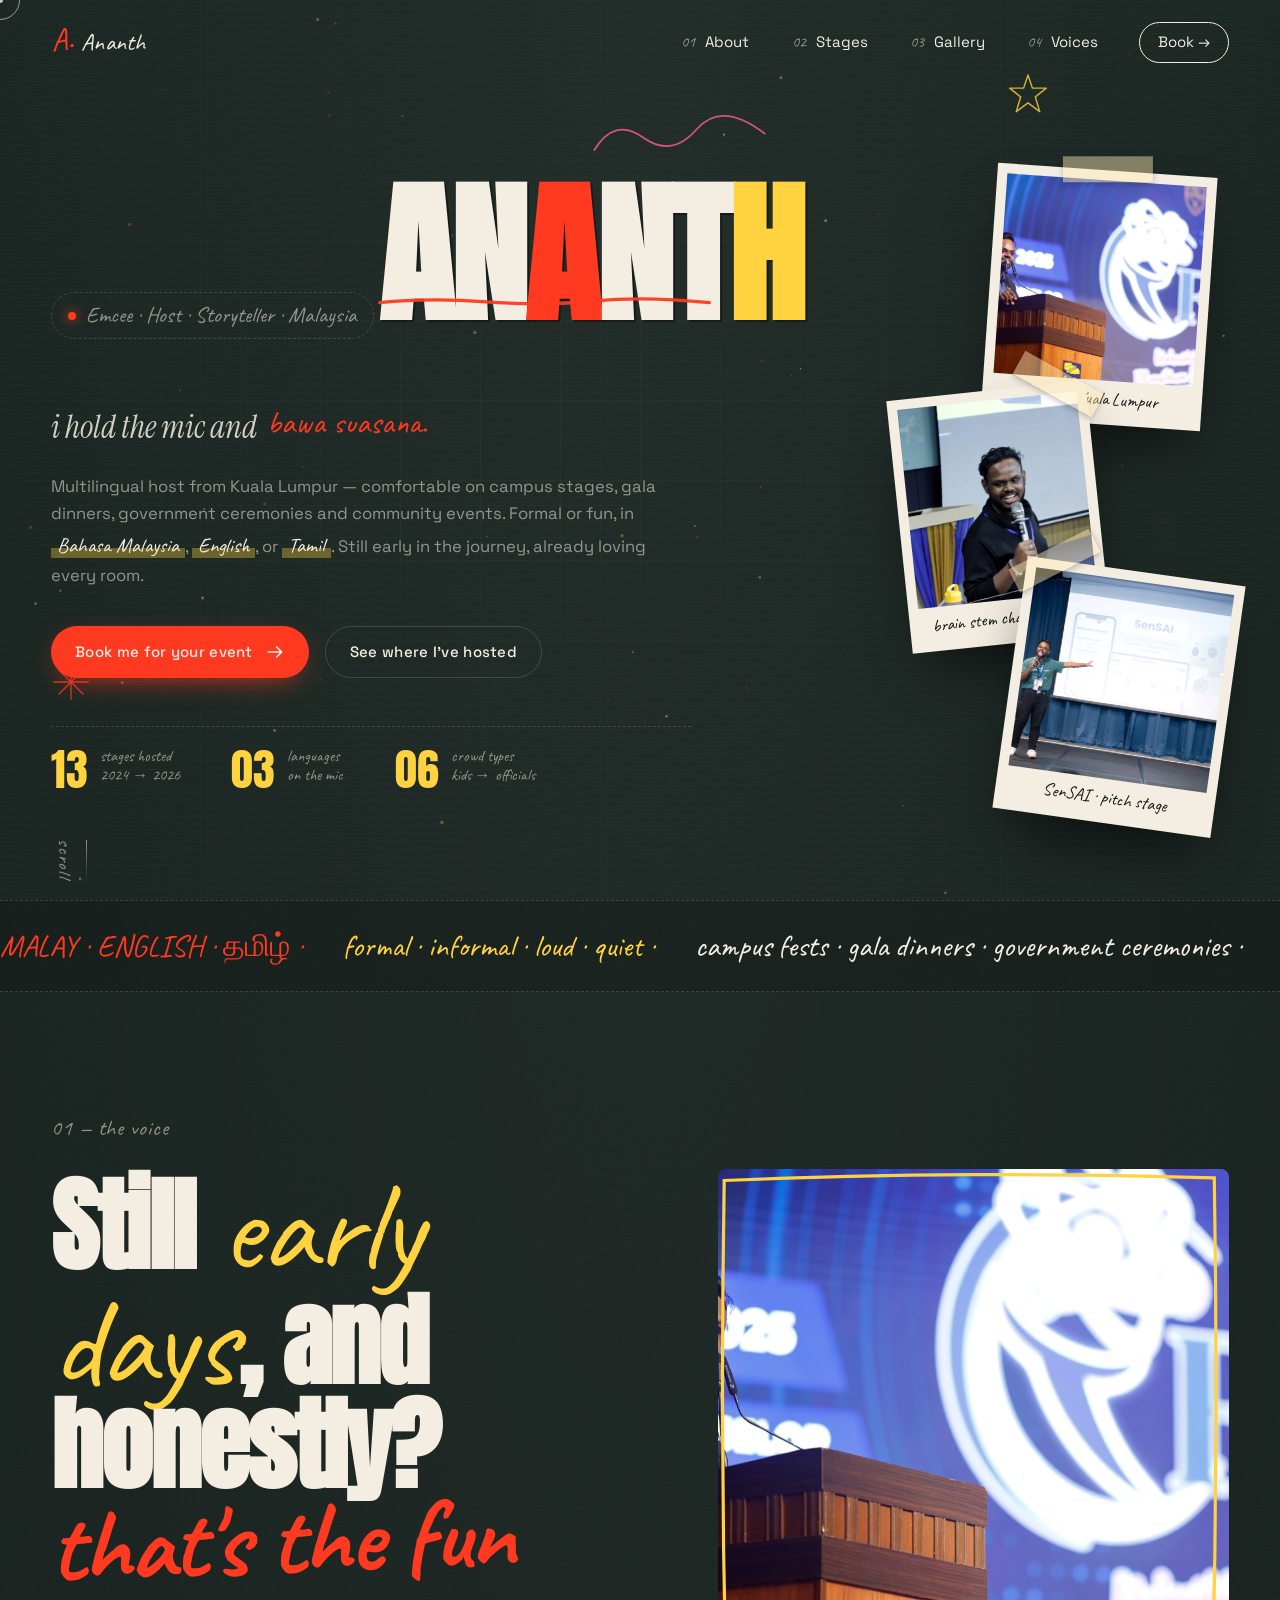
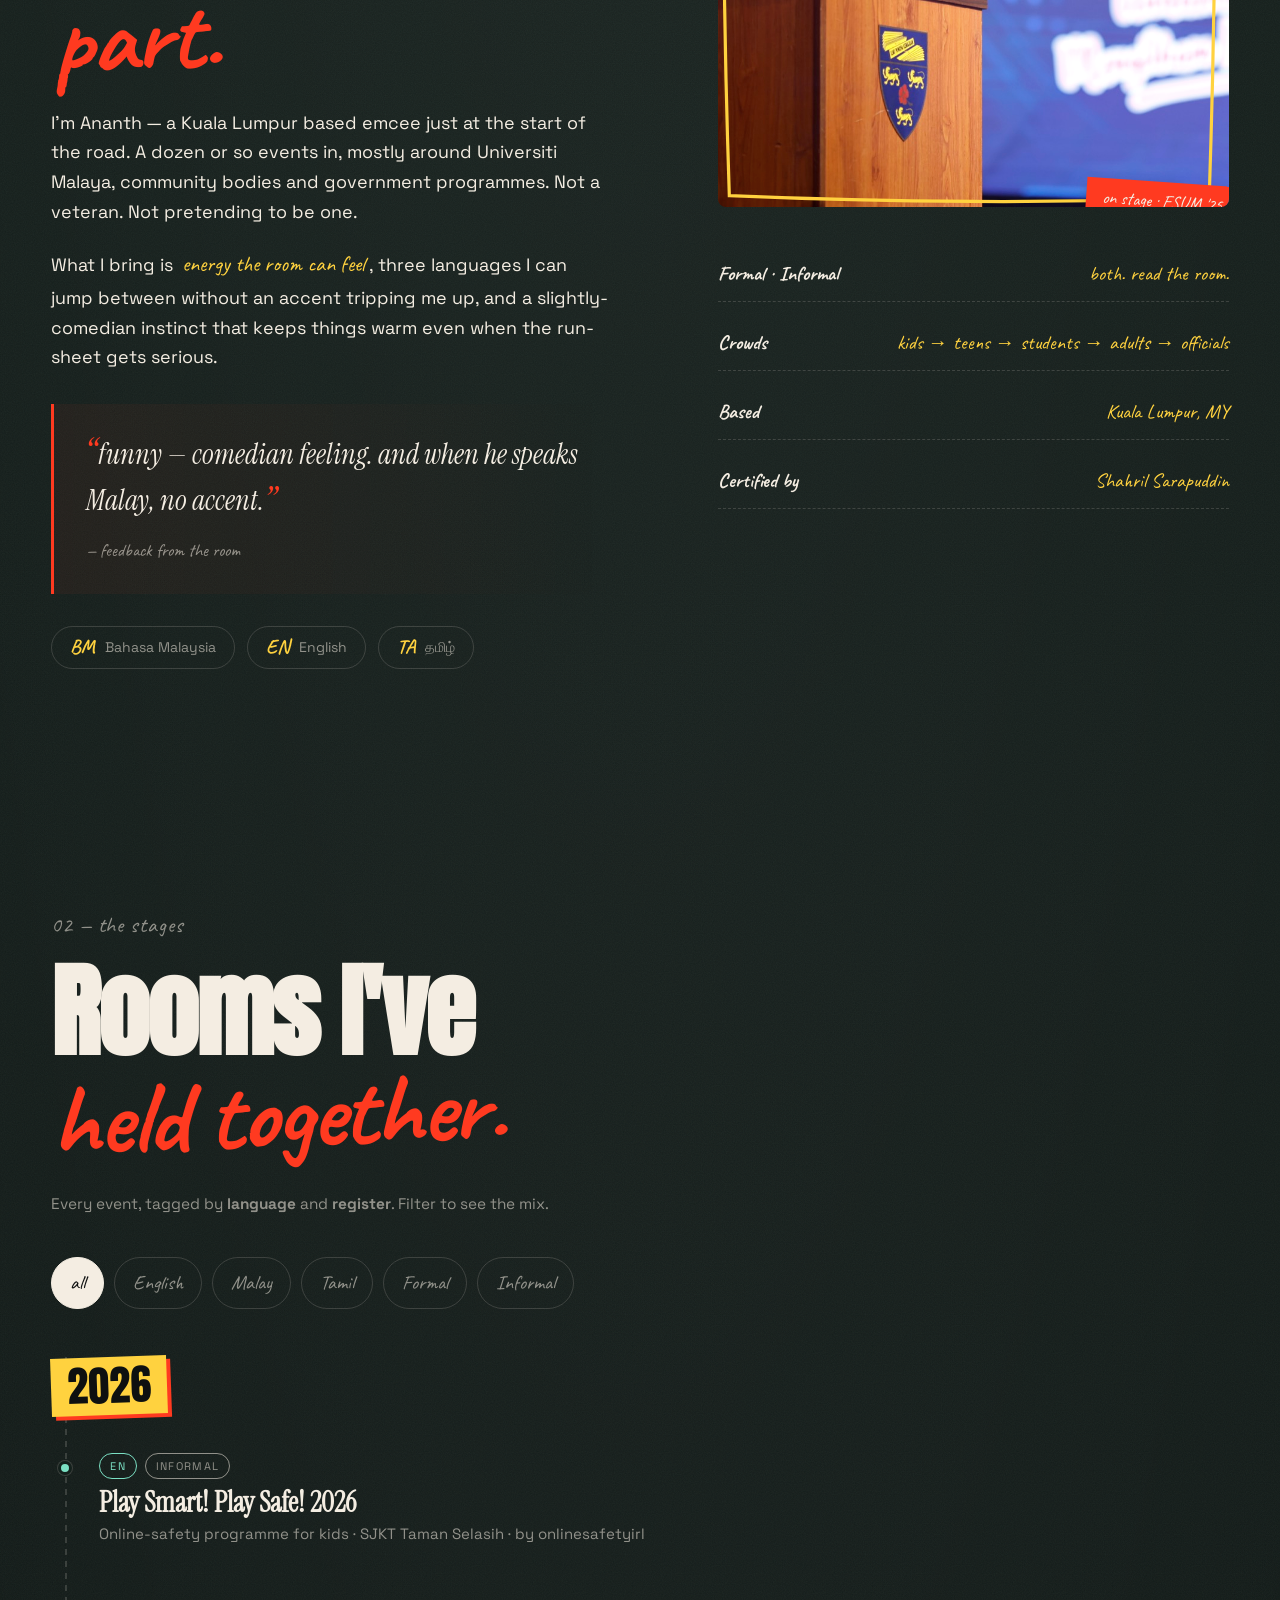
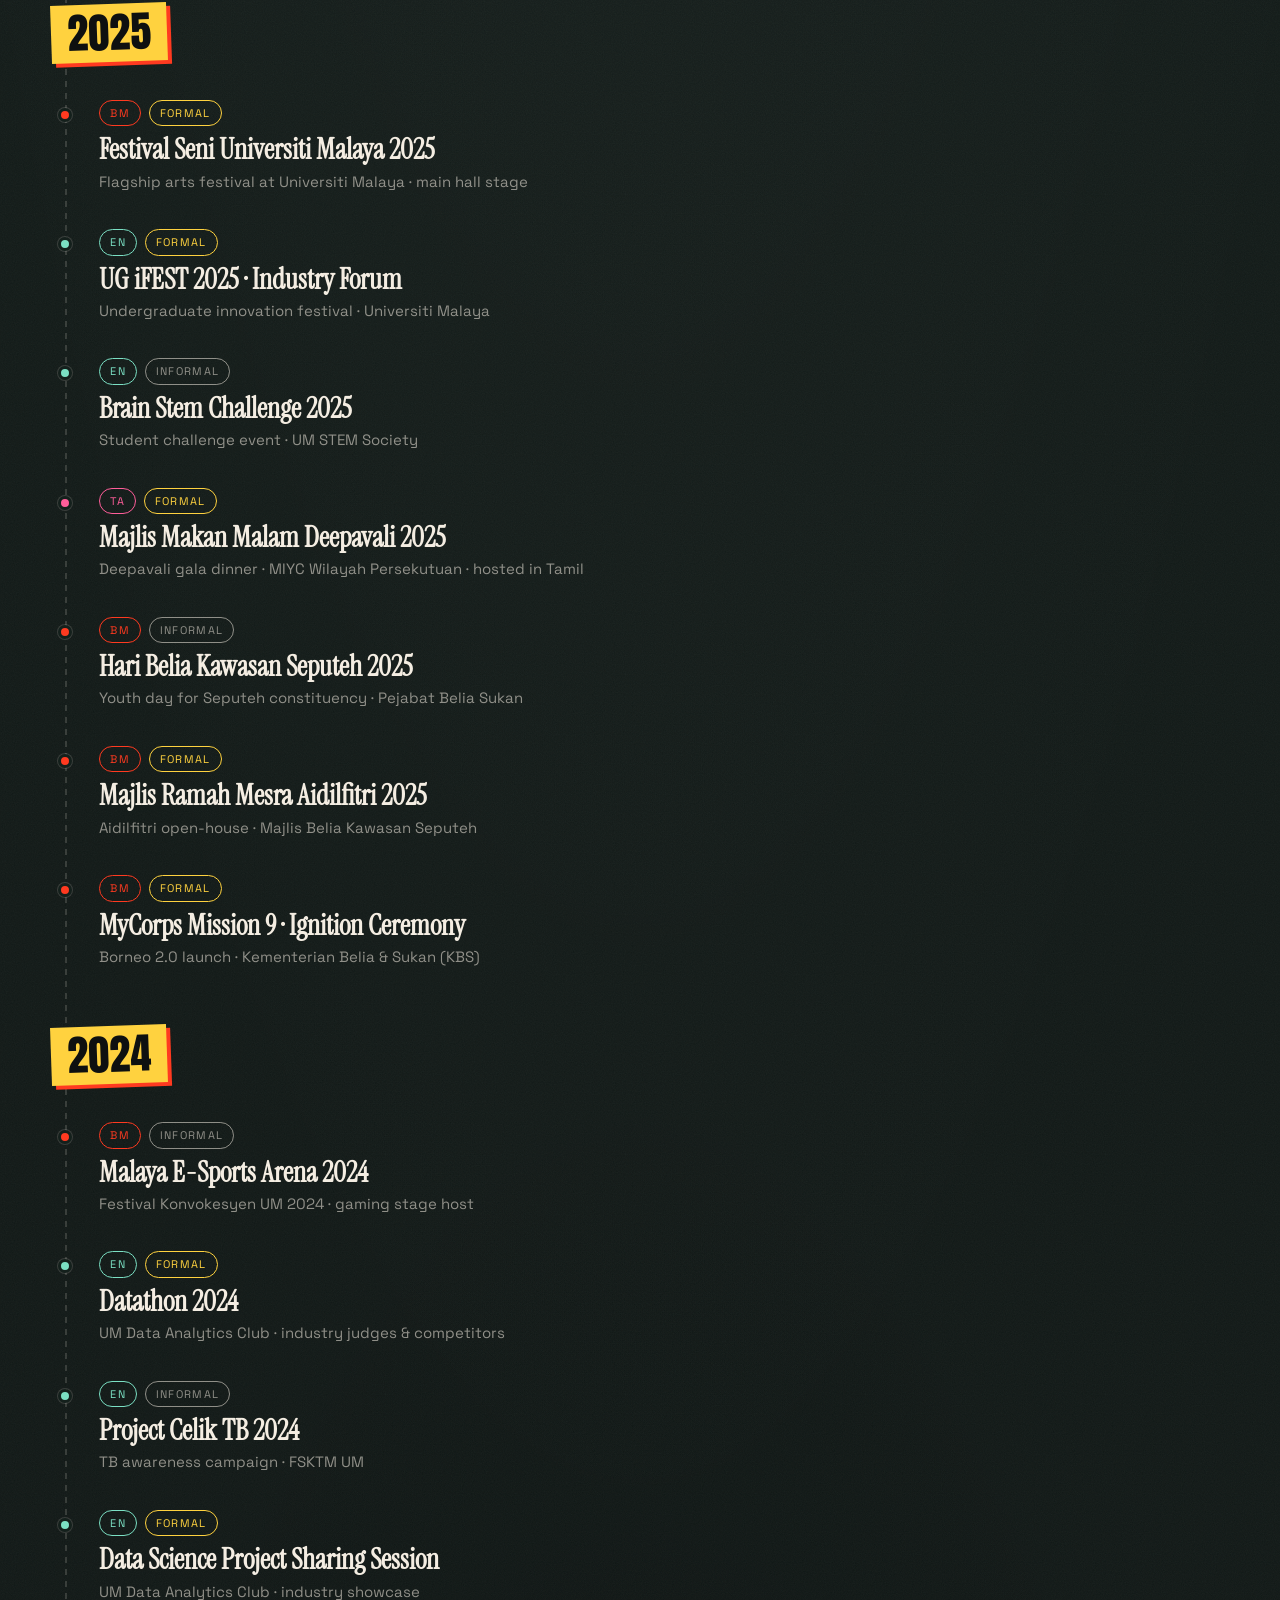
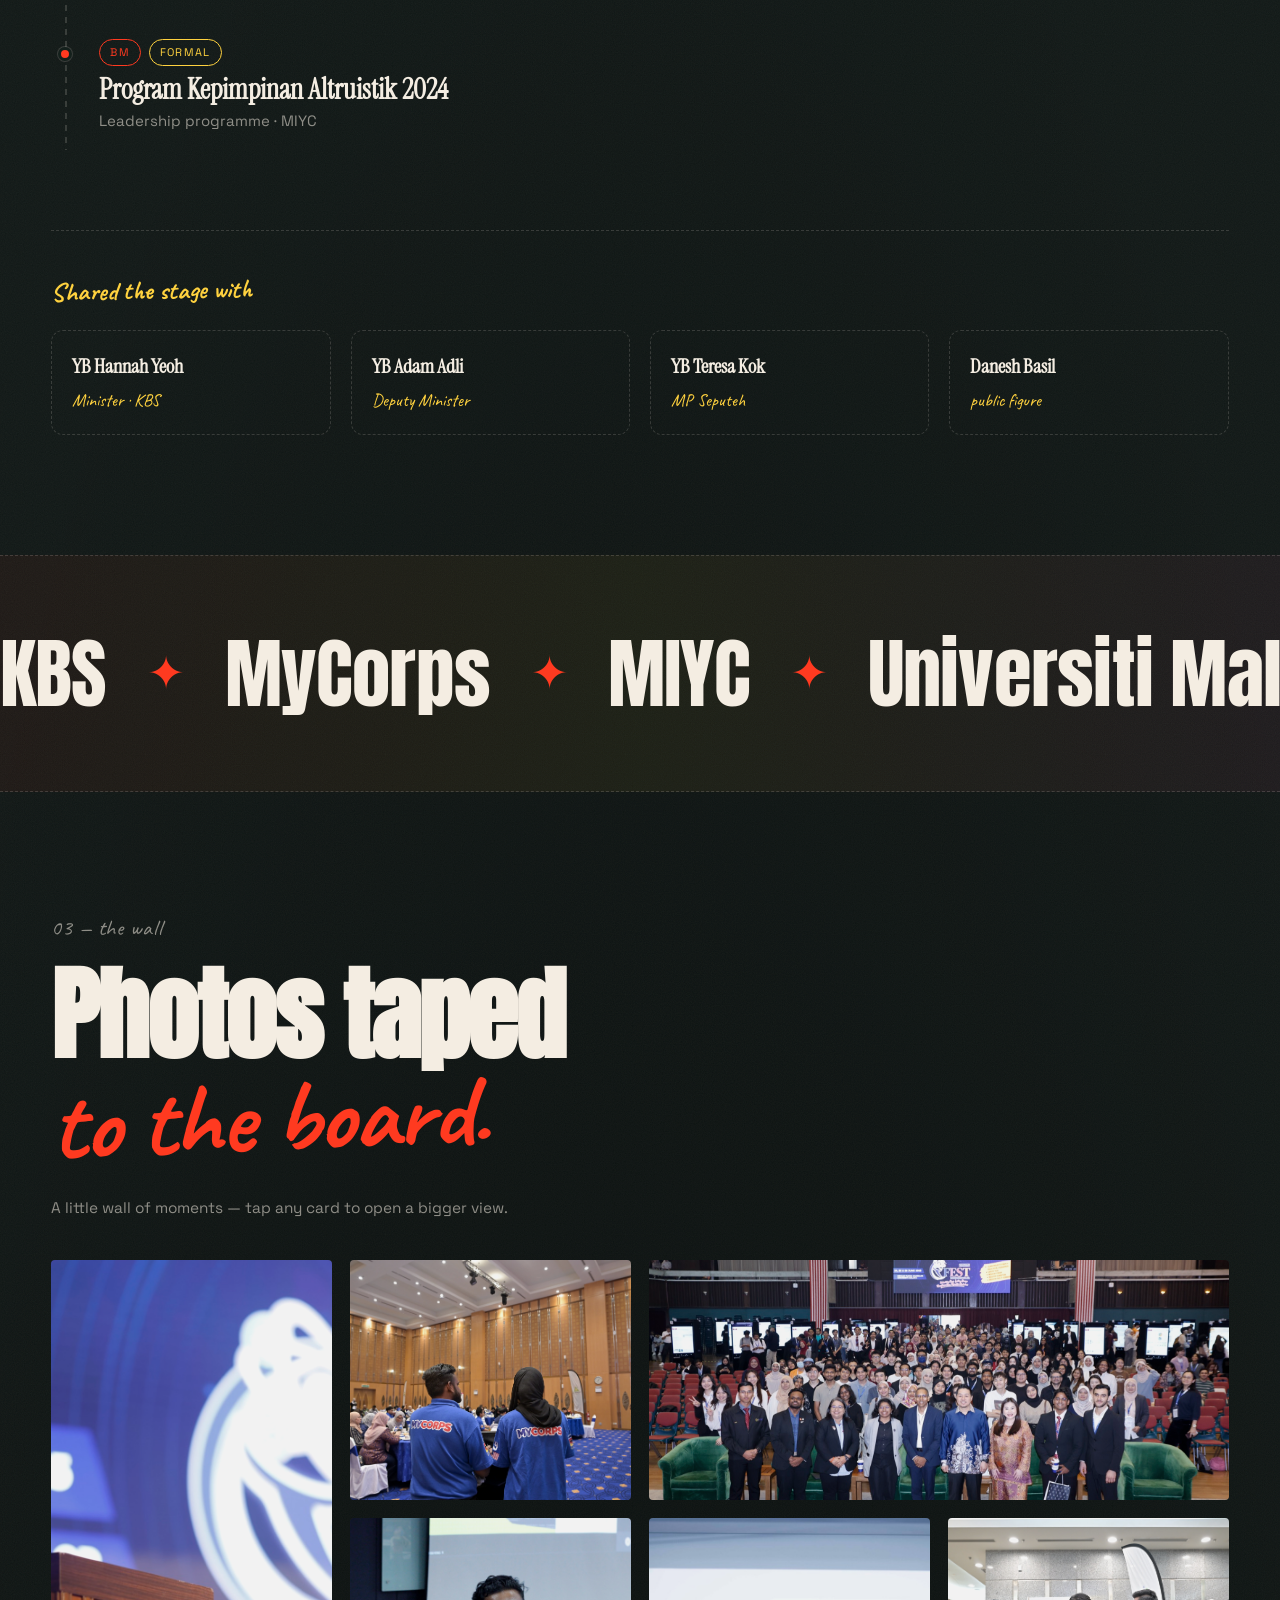
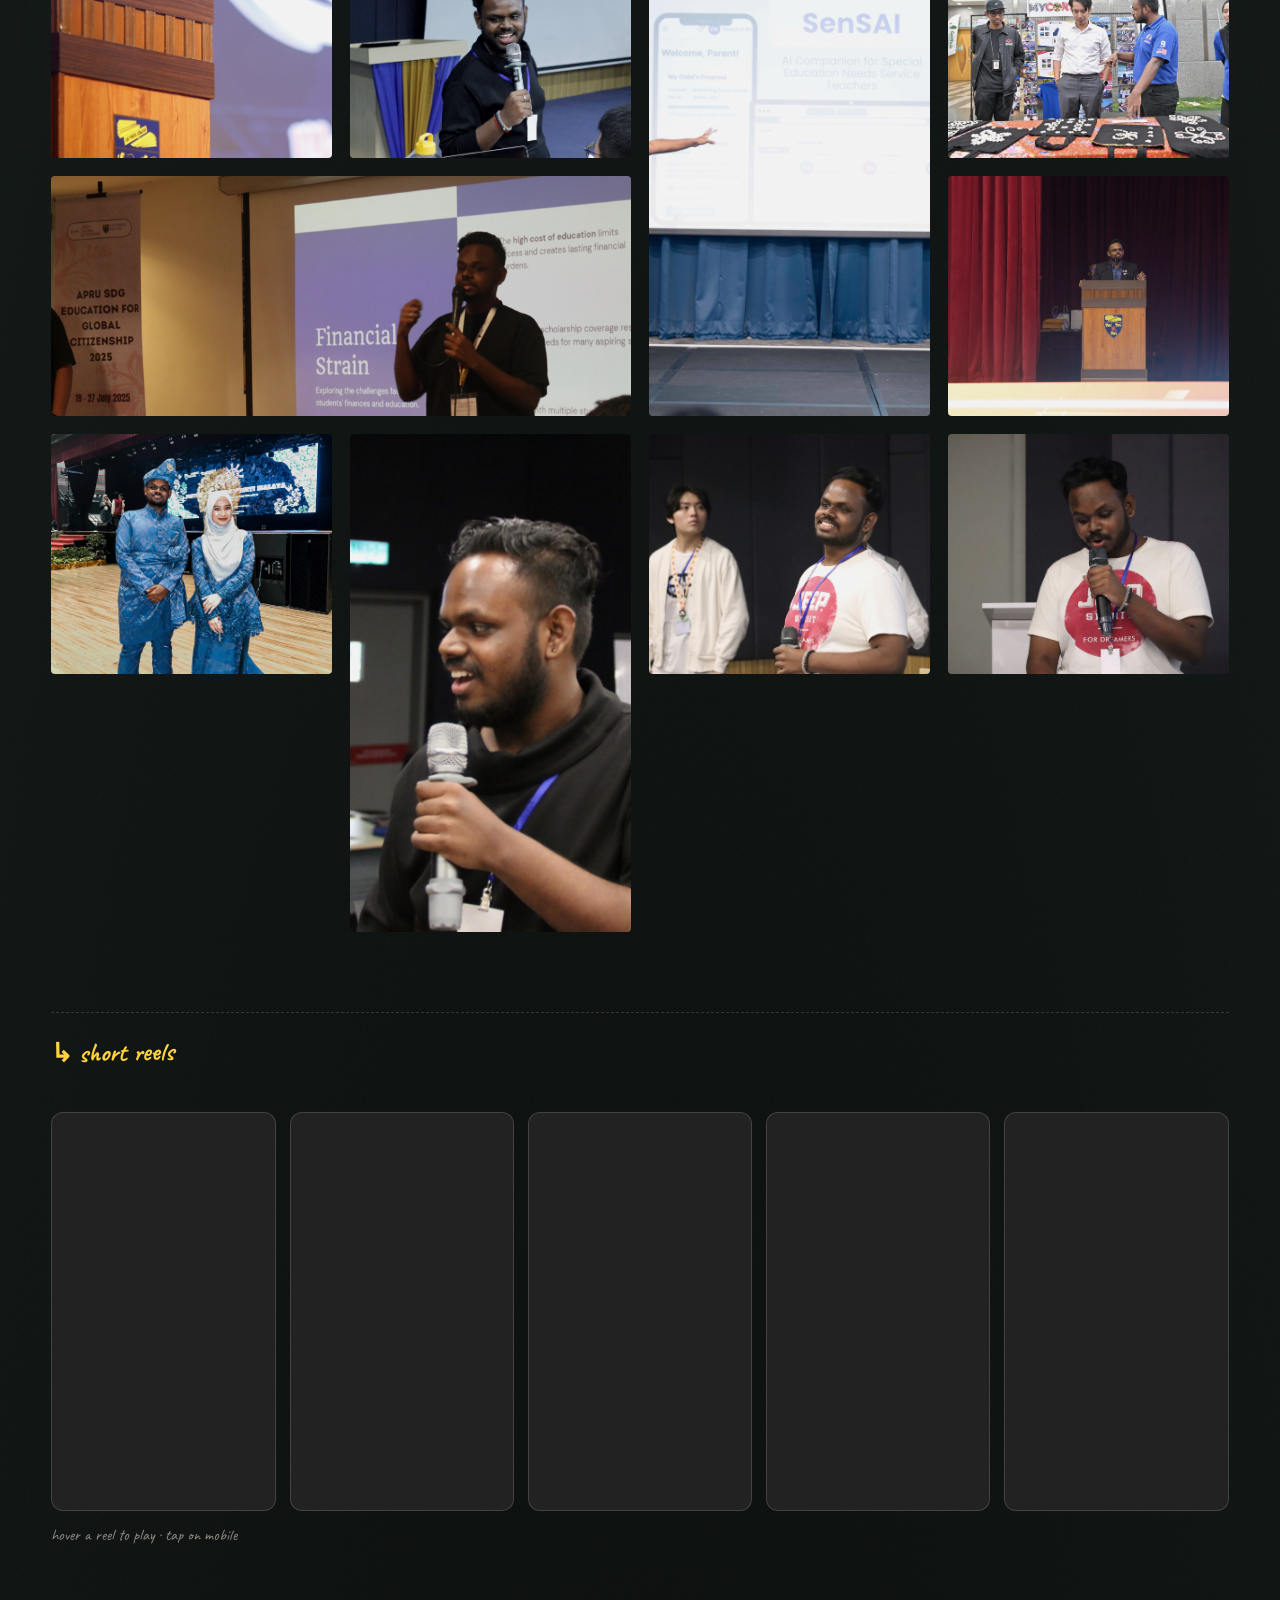
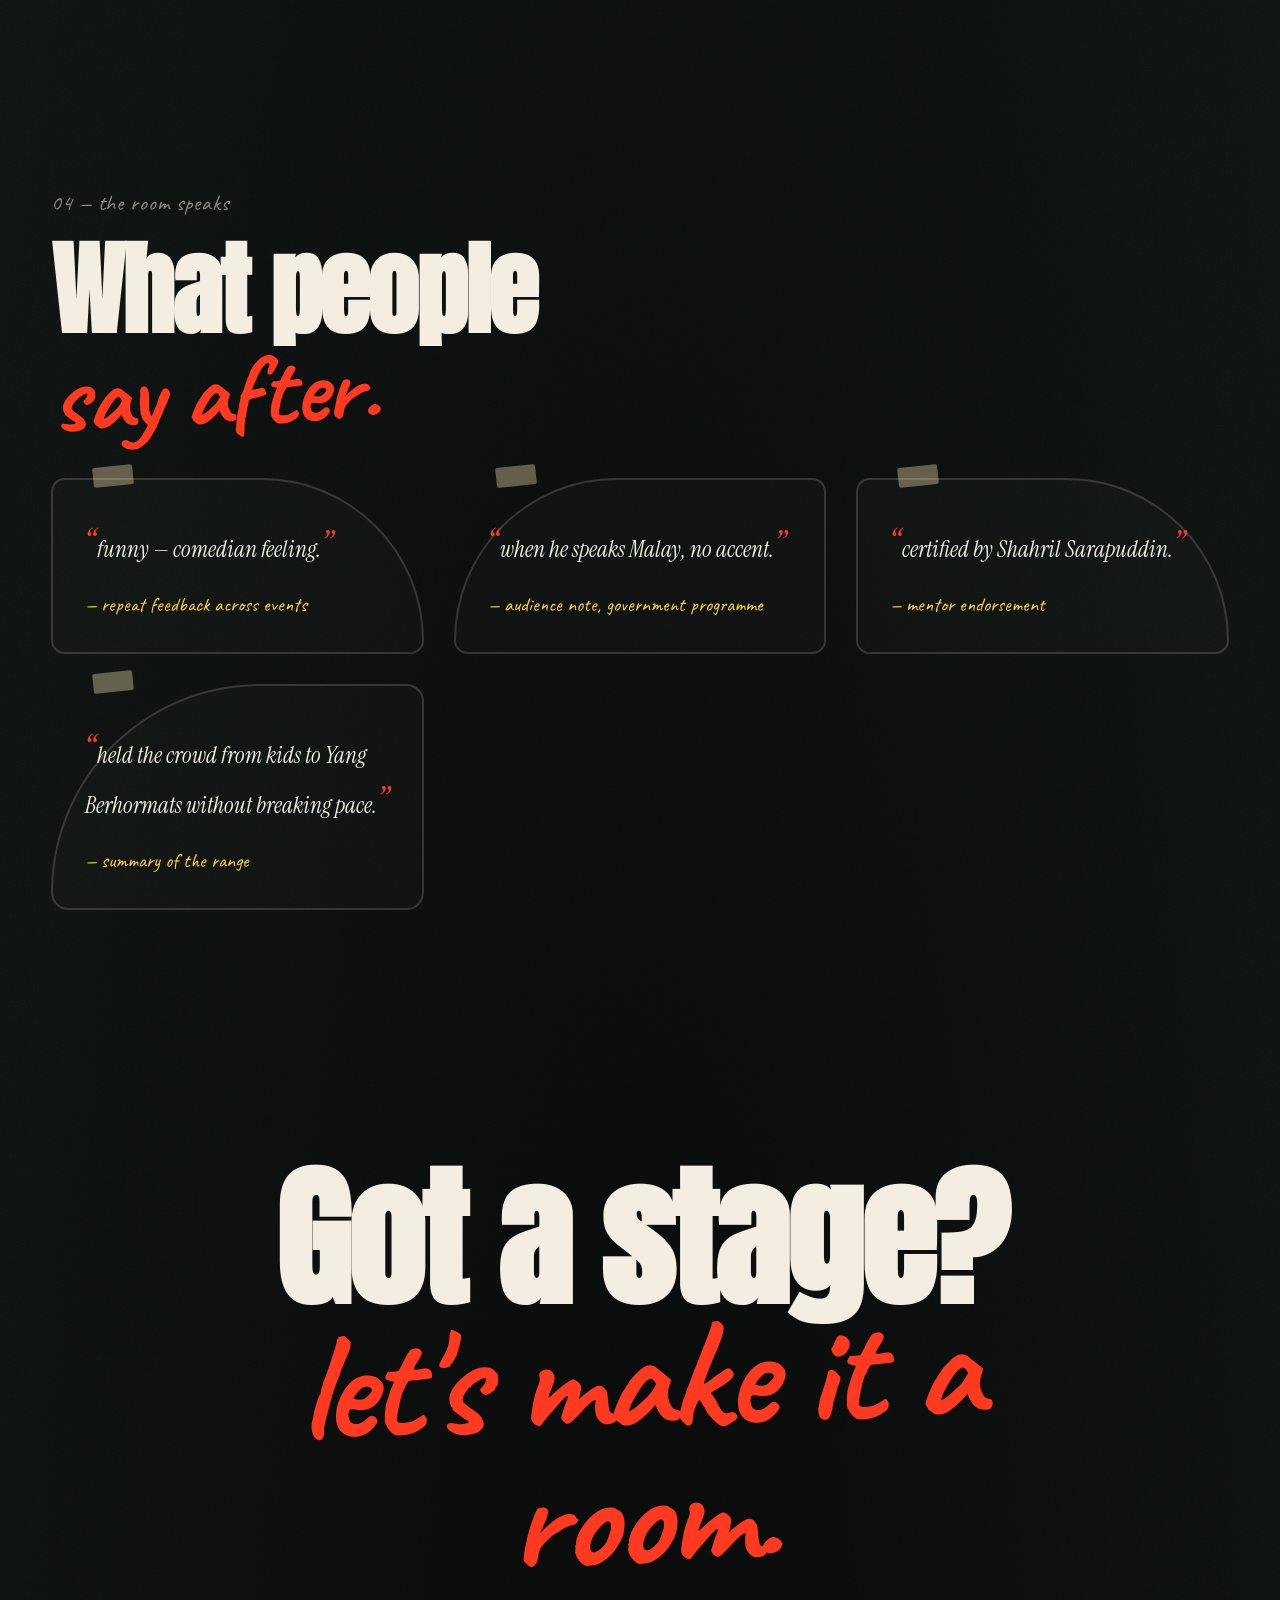
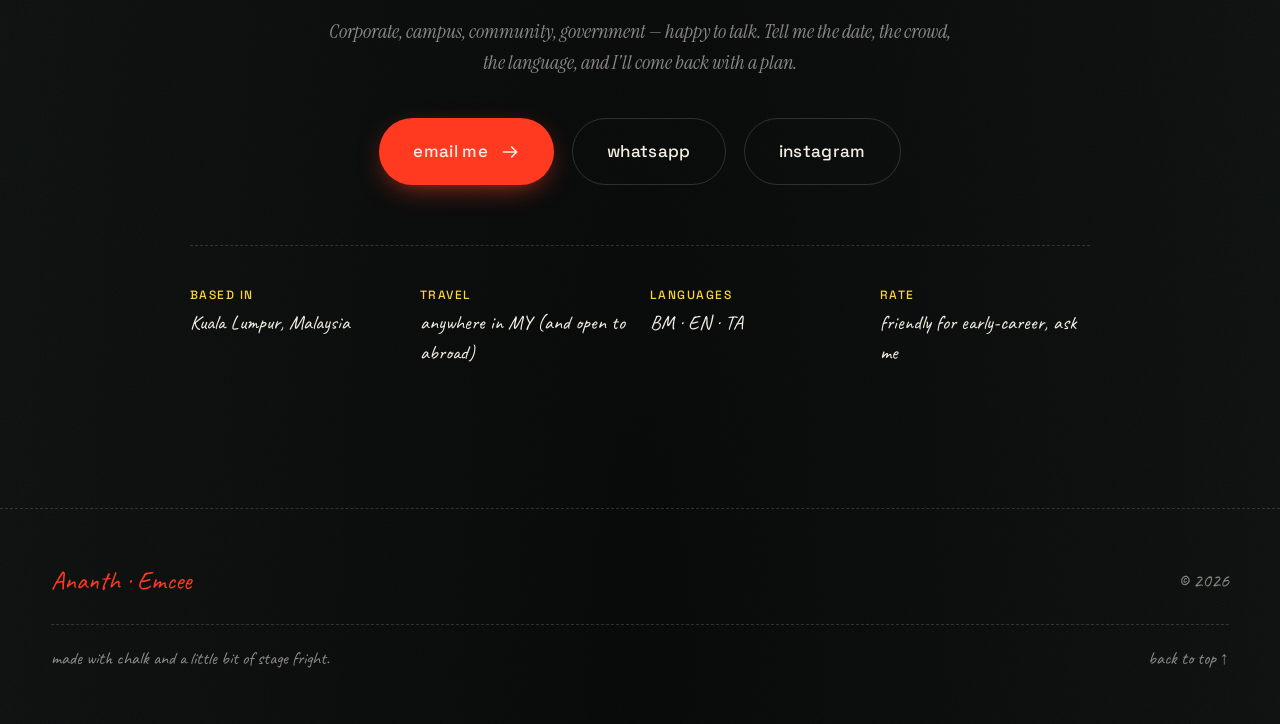
==== index.html @ 25a2ac73 "Build Ananth emcee portfolio site" ====
<!doctype html>
<html lang="en">
<head>
<meta charset="utf-8" />
<meta name="viewport" content="width=device-width,initial-scale=1,viewport-fit=cover" />
<meta name="theme-color" content="#0f1112" />
<title>Ananth — Emcee. Host. Storyteller.</title>
<meta name="description" content="Ananth is a multilingual emcee (Bahasa Malaysia · English · Tamil) hosting stages across Malaysia — from campus fests and gala dinners to government ceremonies." />
<link rel="preconnect" href="https://fonts.googleapis.com">
<link rel="preconnect" href="https://fonts.gstatic.com" crossorigin>
<link href="https://fonts.googleapis.com/css2?family=Caveat:wght@500;700&family=Permanent+Marker&family=Anton&family=Bebas+Neue&family=Instrument+Serif:ital@0;1&family=Space+Grotesk:wght@400;500;600&family=Noto+Sans+Tamil:wght@600;800&display=swap" rel="stylesheet">
<link rel="stylesheet" href="assets/css/styles.css" />
</head>
<body class="chalkboard">

<!-- ============ CHALK DUST CANVAS (background particles) ============ -->
<canvas id="dust" aria-hidden="true"></canvas>

<!-- ============ CUSTOM CURSOR ============ -->
<div class="cursor" id="cursor" aria-hidden="true">
  <span class="cursor__ring"></span>
  <span class="cursor__dot"></span>
</div>

<!-- ============ LOADER ============ -->
<div class="loader" id="loader" aria-hidden="true">
  <svg viewBox="0 0 800 240" class="loader__svg" preserveAspectRatio="xMidYMid meet">
    <text x="400" y="160" text-anchor="middle" class="loader__text">ANANTH</text>
  </svg>
  <span class="loader__sub">tuning the mic…</span>
</div>

<!-- ============ NAVIGATION ============ -->
<header class="nav" id="nav">
  <a href="#top" class="nav__brand" data-cursor="link">
    <span class="nav__chalk">A.</span>
    <span class="nav__word">Ananth</span>
  </a>
  <nav class="nav__links" aria-label="primary">
    <a href="#about" data-cursor="link"><span>01</span> About</a>
    <a href="#stages" data-cursor="link"><span>02</span> Stages</a>
    <a href="#gallery" data-cursor="link"><span>03</span> Gallery</a>
    <a href="#voices" data-cursor="link"><span>04</span> Voices</a>
    <a href="#book" class="nav__cta" data-cursor="link">Book →</a>
  </nav>
  <button class="nav__toggle" id="navToggle" aria-label="menu">
    <span></span><span></span><span></span>
  </button>
</header>

<!-- ============ HERO ============ -->
<section class="hero" id="top">
  <div class="hero__grid"></div>
  <div class="hero__scribbles" aria-hidden="true">
    <!-- decorative scribbles -->
    <svg viewBox="0 0 200 60" class="scribble scribble--1"><path d="M5 40 Q 30 5, 60 30 T 120 25 T 195 35" fill="none" stroke="currentColor" stroke-width="2" stroke-linecap="round"/></svg>
    <svg viewBox="0 0 60 60" class="scribble scribble--star"><path d="M30 4 L36 22 L55 22 L40 34 L46 54 L30 42 L14 54 L20 34 L5 22 L24 22 Z" fill="none" stroke="currentColor" stroke-width="2" stroke-linejoin="round"/></svg>
    <svg viewBox="0 0 60 60" class="scribble scribble--spark"><path d="M30 4 V56 M4 30 H56 M12 12 L48 48 M48 12 L12 48" fill="none" stroke="currentColor" stroke-width="2" stroke-linecap="round"/></svg>
    <svg viewBox="0 0 120 40" class="scribble scribble--underline"><path d="M4 30 Q 40 10, 60 25 T 116 20" fill="none" stroke="currentColor" stroke-width="3" stroke-linecap="round"/></svg>
  </div>

  <div class="hero__stage">
    <div class="hero__eyebrow">
      <span class="eyebrow-dot"></span>
      <span>Emcee · Host · Storyteller · Malaysia</span>
    </div>

    <h1 class="hero__title" aria-label="Ananth">
      <span class="letter" style="--i:0">A</span><span class="letter" style="--i:1">N</span><span class="letter" style="--i:2">A</span><span class="letter" style="--i:3">N</span><span class="letter" style="--i:4">T</span><span class="letter" style="--i:5">H</span>
      <span class="hero__title-stroke" aria-hidden="true"></span>
    </h1>

    <div class="hero__sub">
      <span class="hero__lead">i hold the mic and </span>
      <span class="hero__rotator" data-rotator>
        <span class="rot en">carry the room.</span>
        <span class="rot bm">bawa suasana.</span>
        <span class="rot ta">அரங்கை நகர்த்துகிறேன்.</span>
      </span>
    </div>

    <p class="hero__blurb">
      Multilingual host from Kuala Lumpur — comfortable on campus stages, gala dinners,
      government ceremonies and community events. Formal or fun, in
      <em>Bahasa Malaysia</em>, <em>English</em>, or <em>Tamil</em>. Still early in the journey,
      already loving every room.
    </p>

    <div class="hero__actions">
      <a href="#book" class="btn btn--primary" data-cursor="cta">
        <span>Book me for your event</span>
        <svg viewBox="0 0 24 24"><path d="M4 12h16m-6-6 6 6-6 6" fill="none" stroke="currentColor" stroke-width="2" stroke-linecap="round" stroke-linejoin="round"/></svg>
      </a>
      <a href="#stages" class="btn btn--ghost" data-cursor="link">See where I've hosted</a>
    </div>

    <div class="hero__meta">
      <div><span class="meta__num" data-count="13">13</span><span class="meta__lbl">stages hosted<br/>2024 → 2026</span></div>
      <div><span class="meta__num">03</span><span class="meta__lbl">languages<br/>on the mic</span></div>
      <div><span class="meta__num">06</span><span class="meta__lbl">crowd types<br/>kids → officials</span></div>
    </div>
  </div>

  <div class="hero__polaroids" aria-hidden="false">
    <figure class="polaroid polaroid--1">
      <img src="assets/images/_G8A3023.jpeg" alt="Ananth at podium — Festival Seni Universiti Malaya 2025" loading="eager"/>
      <figcaption>FSUM · Kuala Lumpur</figcaption>
      <span class="tape tape--top"></span>
    </figure>
    <figure class="polaroid polaroid--2">
      <img src="assets/images/_MG_6428.JPG" alt="Ananth close-up with microphone" loading="lazy"/>
      <figcaption>brain stem challenge · UM</figcaption>
      <span class="tape tape--right"></span>
    </figure>
    <figure class="polaroid polaroid--3">
      <img src="assets/images/IMG_8455.JPG" alt="Ananth presenting on stage" loading="lazy"/>
      <figcaption>SenSAI · pitch stage</figcaption>
      <span class="tape tape--left"></span>
    </figure>
  </div>

  <div class="hero__scroll" aria-hidden="true">
    <span>scroll</span>
    <span class="hero__scroll-line"></span>
  </div>
</section>

<!-- ============ MARQUEE ============ -->
<div class="marquee" aria-hidden="true">
  <div class="marquee__track">
    <span>MALAY · ENGLISH · தமிழ் ·</span>
    <span>formal · informal · loud · quiet ·</span>
    <span>campus fests · gala dinners · government ceremonies ·</span>
    <span>MALAY · ENGLISH · தமிழ் ·</span>
    <span>the room is the show ·</span>
    <span>MALAY · ENGLISH · தமிழ் ·</span>
    <span>formal · informal · loud · quiet ·</span>
    <span>campus fests · gala dinners · government ceremonies ·</span>
    <span>MALAY · ENGLISH · தமிழ் ·</span>
    <span>the room is the show ·</span>
  </div>
</div>

<!-- ============ ABOUT ============ -->
<section class="about" id="about">
  <div class="section-num" data-reveal>01 <span>— the voice</span></div>
  <div class="about__grid">
    <div class="about__col about__col--copy">
      <h2 class="section-title" data-reveal>
        Still <em>early days</em>, and honestly?<br/>
        <span class="ink">that's the fun part.</span>
      </h2>

      <p data-reveal>
        I'm Ananth — a Kuala Lumpur based emcee just at the start of the road.
        A dozen or so events in, mostly around Universiti Malaya, community bodies
        and government programmes. Not a veteran. Not pretending to be one.
      </p>

      <p data-reveal>
        What I bring is <em>energy the room can feel</em>, three languages I can jump
        between without an accent tripping me up, and a slightly-comedian instinct
        that keeps things warm even when the run-sheet gets serious.
      </p>

      <p data-reveal class="about__quote">
        <span class="quote-mark">“</span>funny — comedian feeling. and when he speaks Malay,
        no accent.<span class="quote-mark">”</span>
        <span class="about__quote-src">— feedback from the room</span>
      </p>

      <div class="chips" data-reveal>
        <span class="chip"><b>BM</b> Bahasa Malaysia</span>
        <span class="chip"><b>EN</b> English</span>
        <span class="chip"><b>TA</b> தமிழ்</span>
      </div>
    </div>

    <div class="about__col about__col--visual">
      <div class="about__portrait" data-reveal>
        <img src="assets/images/_G8A3024.jpeg" alt="Ananth on stage, hand raised" loading="lazy"/>
        <svg class="about__frame" viewBox="0 0 400 500" preserveAspectRatio="none" aria-hidden="true">
          <path d="M8 12 Q 200 4, 392 10 Q 396 250, 388 490 Q 200 496, 12 488 Q 4 250, 8 12 Z" fill="none" stroke="currentColor" stroke-width="2.5"/>
        </svg>
        <span class="about__portrait-tag">on stage · FSUM '25</span>
      </div>

      <ul class="about__stats" data-reveal>
        <li><b>Formal · Informal</b><span>both. read the room.</span></li>
        <li><b>Crowds</b><span>kids → teens → students → adults → officials</span></li>
        <li><b>Based</b><span>Kuala Lumpur, MY</span></li>
        <li><b>Certified by</b><span>Shahril Sarapuddin</span></li>
      </ul>
    </div>
  </div>
</section>

<!-- ============ STAGES / EXPERIENCE ============ -->
<section class="stages" id="stages">
  <div class="section-num" data-reveal>02 <span>— the stages</span></div>
  <h2 class="section-title" data-reveal>
    Rooms I've<br/>
    <span class="ink">held together.</span>
  </h2>
  <p class="section-lede" data-reveal>
    Every event, tagged by <b>language</b> and <b>register</b>. Filter to see the mix.
  </p>

  <div class="filters" data-reveal>
    <button class="filter is-active" data-filter="all"><span>all</span></button>
    <button class="filter" data-filter="EN"><span>English</span></button>
    <button class="filter" data-filter="BM"><span>Malay</span></button>
    <button class="filter" data-filter="TA"><span>Tamil</span></button>
    <button class="filter" data-filter="formal"><span>Formal</span></button>
    <button class="filter" data-filter="informal"><span>Informal</span></button>
  </div>

  <ol class="timeline" data-reveal>
    <!-- 2026 -->
    <li class="tl__year"><span>2026</span></li>
    <li class="tl__event" data-lang="EN" data-reg="informal">
      <span class="tl__dot"></span>
      <div class="tl__body">
        <div class="tl__tags"><span class="tag tag--en">EN</span><span class="tag tag--informal">informal</span></div>
        <h3>Play Smart! Play Safe! 2026</h3>
        <p>Online-safety programme for kids · SJKT Taman Selasih · by onlinesafetyirl</p>
      </div>
    </li>

    <!-- 2025 -->
    <li class="tl__year"><span>2025</span></li>
    <li class="tl__event" data-lang="BM" data-reg="formal">
      <span class="tl__dot"></span>
      <div class="tl__body">
        <div class="tl__tags"><span class="tag tag--bm">BM</span><span class="tag tag--formal">formal</span></div>
        <h3>Festival Seni Universiti Malaya 2025</h3>
        <p>Flagship arts festival at Universiti Malaya · main hall stage</p>
      </div>
    </li>
    <li class="tl__event" data-lang="EN" data-reg="formal">
      <span class="tl__dot"></span>
      <div class="tl__body">
        <div class="tl__tags"><span class="tag tag--en">EN</span><span class="tag tag--formal">formal</span></div>
        <h3>UG iFEST 2025 · Industry Forum</h3>
        <p>Undergraduate innovation festival · Universiti Malaya</p>
      </div>
    </li>
    <li class="tl__event" data-lang="EN" data-reg="informal">
      <span class="tl__dot"></span>
      <div class="tl__body">
        <div class="tl__tags"><span class="tag tag--en">EN</span><span class="tag tag--informal">informal</span></div>
        <h3>Brain Stem Challenge 2025</h3>
        <p>Student challenge event · UM STEM Society</p>
      </div>
    </li>
    <li class="tl__event" data-lang="TA" data-reg="formal">
      <span class="tl__dot"></span>
      <div class="tl__body">
        <div class="tl__tags"><span class="tag tag--ta">TA</span><span class="tag tag--formal">formal</span></div>
        <h3>Majlis Makan Malam Deepavali 2025</h3>
        <p>Deepavali gala dinner · MIYC Wilayah Persekutuan · hosted in Tamil</p>
      </div>
    </li>
    <li class="tl__event" data-lang="BM" data-reg="informal">
      <span class="tl__dot"></span>
      <div class="tl__body">
        <div class="tl__tags"><span class="tag tag--bm">BM</span><span class="tag tag--informal">informal</span></div>
        <h3>Hari Belia Kawasan Seputeh 2025</h3>
        <p>Youth day for Seputeh constituency · Pejabat Belia Sukan</p>
      </div>
    </li>
    <li class="tl__event" data-lang="BM" data-reg="formal">
      <span class="tl__dot"></span>
      <div class="tl__body">
        <div class="tl__tags"><span class="tag tag--bm">BM</span><span class="tag tag--formal">formal</span></div>
        <h3>Majlis Ramah Mesra Aidilfitri 2025</h3>
        <p>Aidilfitri open-house · Majlis Belia Kawasan Seputeh</p>
      </div>
    </li>
    <li class="tl__event" data-lang="BM" data-reg="formal">
      <span class="tl__dot"></span>
      <div class="tl__body">
        <div class="tl__tags"><span class="tag tag--bm">BM</span><span class="tag tag--formal">formal</span></div>
        <h3>MyCorps Mission 9 · Ignition Ceremony</h3>
        <p>Borneo 2.0 launch · Kementerian Belia &amp; Sukan (KBS)</p>
      </div>
    </li>

    <!-- 2024 -->
    <li class="tl__year"><span>2024</span></li>
    <li class="tl__event" data-lang="BM" data-reg="informal">
      <span class="tl__dot"></span>
      <div class="tl__body">
        <div class="tl__tags"><span class="tag tag--bm">BM</span><span class="tag tag--informal">informal</span></div>
        <h3>Malaya E-Sports Arena 2024</h3>
        <p>Festival Konvokesyen UM 2024 · gaming stage host</p>
      </div>
    </li>
    <li class="tl__event" data-lang="EN" data-reg="formal">
      <span class="tl__dot"></span>
      <div class="tl__body">
        <div class="tl__tags"><span class="tag tag--en">EN</span><span class="tag tag--formal">formal</span></div>
        <h3>Datathon 2024</h3>
        <p>UM Data Analytics Club · industry judges &amp; competitors</p>
      </div>
    </li>
    <li class="tl__event" data-lang="EN" data-reg="informal">
      <span class="tl__dot"></span>
      <div class="tl__body">
        <div class="tl__tags"><span class="tag tag--en">EN</span><span class="tag tag--informal">informal</span></div>
        <h3>Project Celik TB 2024</h3>
        <p>TB awareness campaign · FSKTM UM</p>
      </div>
    </li>
    <li class="tl__event" data-lang="EN" data-reg="formal">
      <span class="tl__dot"></span>
      <div class="tl__body">
        <div class="tl__tags"><span class="tag tag--en">EN</span><span class="tag tag--formal">formal</span></div>
        <h3>Data Science Project Sharing Session</h3>
        <p>UM Data Analytics Club · industry showcase</p>
      </div>
    </li>
    <li class="tl__event" data-lang="BM" data-reg="formal">
      <span class="tl__dot"></span>
      <div class="tl__body">
        <div class="tl__tags"><span class="tag tag--bm">BM</span><span class="tag tag--formal">formal</span></div>
        <h3>Program Kepimpinan Altruistik 2024</h3>
        <p>Leadership programme · MIYC</p>
      </div>
    </li>
  </ol>

  <!-- Key people met -->
  <div class="keypeople" data-reveal>
    <h3 class="section-mini">Shared the stage with</h3>
    <ul>
      <li><b>YB Hannah Yeoh</b><span>Minister · KBS</span></li>
      <li><b>YB Adam Adli</b><span>Deputy Minister</span></li>
      <li><b>YB Teresa Kok</b><span>MP Seputeh</span></li>
      <li><b>Danesh Basil</b><span>public figure</span></li>
    </ul>
  </div>
</section>

<!-- ============ CLIENTS ============ -->
<section class="clients" id="clients">
  <div class="clients__marquee">
    <div class="clients__track">
      <span>KBS</span><span class="dot">✦</span>
      <span>MyCorps</span><span class="dot">✦</span>
      <span>MIYC</span><span class="dot">✦</span>
      <span>Universiti Malaya</span><span class="dot">✦</span>
      <span>Online Safety IRL</span><span class="dot">✦</span>
      <span>Majlis Belia Kawasan Seputeh</span><span class="dot">✦</span>
      <span>UM Data Analytics Club</span><span class="dot">✦</span>
      <span>UM STEM Society</span><span class="dot">✦</span>
      <span>FSKTM UM</span><span class="dot">✦</span>
      <!-- duplicated for seamless loop -->
      <span>KBS</span><span class="dot">✦</span>
      <span>MyCorps</span><span class="dot">✦</span>
      <span>MIYC</span><span class="dot">✦</span>
      <span>Universiti Malaya</span><span class="dot">✦</span>
      <span>Online Safety IRL</span><span class="dot">✦</span>
      <span>Majlis Belia Kawasan Seputeh</span><span class="dot">✦</span>
      <span>UM Data Analytics Club</span><span class="dot">✦</span>
      <span>UM STEM Society</span><span class="dot">✦</span>
      <span>FSKTM UM</span><span class="dot">✦</span>
    </div>
  </div>
</section>

<!-- ============ GALLERY ============ -->
<section class="gallery" id="gallery">
  <div class="section-num" data-reveal>03 <span>— the wall</span></div>
  <h2 class="section-title" data-reveal>
    Photos taped<br/>
    <span class="ink">to the board.</span>
  </h2>
  <p class="section-lede" data-reveal>
    A little wall of moments — tap any card to open a bigger view.
  </p>

  <div class="wall">
    <figure class="wall__item wall__item--tall" data-reveal>
      <img src="assets/images/_G8A3023.jpeg" alt="Podium at Festival Seni Universiti Malaya" loading="lazy"/>
      <figcaption><b>Festival Seni UM</b><span>2025 · KL</span></figcaption>
    </figure>
    <figure class="wall__item" data-reveal>
      <img src="assets/images/UKK_7095.jpeg" alt="MyCorps Mission 9 event floor" loading="lazy"/>
      <figcaption><b>MyCorps · Ignition</b><span>Borneo 2.0 · KBS</span></figcaption>
    </figure>
    <figure class="wall__item wall__item--wide" data-reveal>
      <img src="assets/images/_G8A3258.jpeg" alt="UG iFEST 2025 group photo" loading="lazy"/>
      <figcaption><b>UG iFEST '25</b><span>Industry Forum · UM</span></figcaption>
    </figure>
    <figure class="wall__item" data-reveal>
      <img src="assets/images/_MG_6428.JPG" alt="Ananth speaking with microphone" loading="lazy"/>
      <figcaption><b>Brain Stem Challenge</b><span>UM STEM Society</span></figcaption>
    </figure>
    <figure class="wall__item wall__item--tall" data-reveal>
      <img src="assets/images/IMG_8455.JPG" alt="Ananth pointing at SenSAI on screen" loading="lazy"/>
      <figcaption><b>Pitch host</b><span>SenSAI · Entrepreneurship</span></figcaption>
    </figure>
    <figure class="wall__item" data-reveal>
      <img src="assets/images/UKK_7375.jpeg" alt="MyCorps team at Ignition Ceremony" loading="lazy"/>
      <figcaption><b>MyCorps Team</b><span>Ignition Ceremony</span></figcaption>
    </figure>
    <figure class="wall__item wall__item--wide" data-reveal>
      <img src="assets/images/IMG_9791.jpeg" alt="APRU SDG 2025" loading="lazy"/>
      <figcaption><b>APRU SDG</b><span>2025 · UM</span></figcaption>
    </figure>
    <figure class="wall__item" data-reveal>
      <img src="assets/images/_G8A3020.jpeg" alt="Ananth at Lai Kwan podium" loading="lazy"/>
      <figcaption><b>Wide stage</b><span>full-hall host</span></figcaption>
    </figure>
    <figure class="wall__item" data-reveal>
      <img src="assets/images/IMG_3526.jpg" alt="Traditional attire at Festival Seni UM" loading="lazy"/>
      <figcaption><b>Festival Seni UM</b><span>traditional segment</span></figcaption>
    </figure>
    <figure class="wall__item wall__item--tall" data-reveal>
      <img src="assets/images/IMG_4101.JPG" alt="Ananth mic close-up" loading="lazy"/>
      <figcaption><b>Portrait</b><span>Brain Stem Challenge</span></figcaption>
    </figure>
    <figure class="wall__item" data-reveal>
      <img src="assets/images/IMG_6727.JPG" alt="Casual host moment" loading="lazy"/>
      <figcaption><b>Deep summit</b><span>candid</span></figcaption>
    </figure>
    <figure class="wall__item" data-reveal>
      <img src="assets/images/IMG_6733.JPG" alt="Event host" loading="lazy"/>
      <figcaption><b>Deep summit</b><span>on stage</span></figcaption>
    </figure>
  </div>

  <!-- Reels row -->
  <div class="reels" data-reveal>
    <h3 class="section-mini">↳ short reels</h3>
    <div class="reels__row">
      <video class="reel" src="assets/videos/b38c407d-648d-4bc8-b7bb-7f610688a7ad.mp4" muted loop playsinline preload="metadata" data-cursor="play"></video>
      <video class="reel" src="assets/videos/6bf4fd62-28fb-47df-bb2c-901e1420a85b.mp4" muted loop playsinline preload="metadata" data-cursor="play"></video>
      <video class="reel" src="assets/videos/a49ebbec-352b-49b3-8e93-b79957e85ab8.mp4" muted loop playsinline preload="metadata" data-cursor="play"></video>
      <video class="reel" src="assets/videos/57c7e163-e07d-4d18-9a96-db71300db92e.mp4" muted loop playsinline preload="metadata" data-cursor="play"></video>
      <video class="reel" src="assets/videos/1986dfb14f9a4897aae723c08f701d64.mp4" muted loop playsinline preload="metadata" data-cursor="play"></video>
    </div>
    <span class="reels__hint">hover a reel to play · tap on mobile</span>
  </div>
</section>

<!-- ============ VOICES / TESTIMONIALS ============ -->
<section class="voices" id="voices">
  <div class="section-num" data-reveal>04 <span>— the room speaks</span></div>
  <h2 class="section-title" data-reveal>
    What people<br/>
    <span class="ink">say after.</span>
  </h2>

  <div class="voice-grid">
    <blockquote class="voice v1" data-reveal>
      <p><span class="qm">“</span>funny — comedian feeling.<span class="qm">”</span></p>
      <cite>— repeat feedback across events</cite>
    </blockquote>
    <blockquote class="voice v2" data-reveal>
      <p><span class="qm">“</span>when he speaks Malay, no accent.<span class="qm">”</span></p>
      <cite>— audience note, government programme</cite>
    </blockquote>
    <blockquote class="voice v3" data-reveal>
      <p><span class="qm">“</span>certified by Shahril Sarapuddin.<span class="qm">”</span></p>
      <cite>— mentor endorsement</cite>
    </blockquote>
    <blockquote class="voice v4" data-reveal>
      <p><span class="qm">“</span>held the crowd from kids to Yang Berhormats without breaking pace.<span class="qm">”</span></p>
      <cite>— summary of the range</cite>
    </blockquote>
  </div>
</section>

<!-- ============ BOOK / CONTACT ============ -->
<section class="book" id="book">
  <div class="book__inner">
    <h2 class="book__title" data-reveal>
      Got a stage?<br/>
      <span class="ink">let's make it a room.</span>
    </h2>
    <p class="book__lede" data-reveal>
      Corporate, campus, community, government — happy to talk. Tell me the date,
      the crowd, the language, and I'll come back with a plan.
    </p>

    <div class="book__actions" data-reveal>
      <a href="mailto:hello@ananth.emcee?subject=Booking%20enquiry" class="btn btn--primary btn--big" data-cursor="cta">
        <span>email me</span>
        <svg viewBox="0 0 24 24"><path d="M4 12h16m-6-6 6 6-6 6" fill="none" stroke="currentColor" stroke-width="2" stroke-linecap="round" stroke-linejoin="round"/></svg>
      </a>
      <a href="https://wa.me/60000000000?text=Hi%20Ananth%2C%20I%27d%20like%20to%20check%20your%20availability%20for%20" class="btn btn--ghost btn--big" data-cursor="link">whatsapp</a>
      <a href="https://instagram.com/" class="btn btn--ghost btn--big" data-cursor="link">instagram</a>
    </div>

    <ul class="book__facts" data-reveal>
      <li><b>Based in</b> Kuala Lumpur, Malaysia</li>
      <li><b>Travel</b> anywhere in MY (and open to abroad)</li>
      <li><b>Languages</b> BM · EN · TA</li>
      <li><b>Rate</b> friendly for early-career, ask me</li>
    </ul>
  </div>
</section>

<!-- ============ FOOTER ============ -->
<footer class="foot">
  <div class="foot__row">
    <span class="foot__sig">Ananth · Emcee</span>
    <span class="foot__year">© <span id="yr">2026</span></span>
  </div>
  <div class="foot__row foot__row--small">
    <span>made with chalk and a little bit of stage fright.</span>
    <a href="#top" data-cursor="link">back to top ↑</a>
  </div>
</footer>

<!-- ============ LIGHTBOX ============ -->
<div class="lightbox" id="lightbox" aria-hidden="true">
  <button class="lightbox__close" id="lbClose" aria-label="close">×</button>
  <img id="lbImg" alt="" />
  <div id="lbCap" class="lightbox__cap"></div>
</div>

<script src="assets/js/main.js"></script>
</body>
</html>
---- assets/css/styles.css ----
/* =========================================================
   ANANTH · EMCEE PORTFOLIO
   Concept: chalkboard stage. Dark textured base, chalk-drawn
   lettering, taped polaroids, vibrant red/yellow/pink accents.
   ========================================================= */

/* -------- TOKENS -------- */
:root {
  --bg-0: #0e1010;
  --bg-1: #14201c;                 /* slate green board */
  --chalk: #f4ede2;
  --chalk-dim: rgba(244, 237, 226, 0.55);
  --chalk-faint: rgba(244, 237, 226, 0.16);
  --red: #ff3a20;
  --red-deep: #cc2a15;
  --yellow: #ffd23f;
  --pink: #ff5e9a;
  --mint: #7be0c4;

  --font-hand: "Caveat", "Kalam", cursive;
  --font-marker: "Permanent Marker", "Caveat", cursive;
  --font-display: "Anton", "Bebas Neue", Impact, sans-serif;
  --font-serif: "Instrument Serif", "Playfair Display", serif;
  --font-body: "Space Grotesk", "Inter", system-ui, sans-serif;
  --font-tamil: "Noto Sans Tamil", sans-serif;

  --shadow-hard: 0 20px 40px -20px rgba(0, 0, 0, .8);
  --tape: rgba(255, 236, 179, 0.45);

  --gutter: clamp(16px, 4vw, 56px);
  --maxw: 1440px;
}

/* -------- RESET -------- */
*, *::before, *::after { box-sizing: border-box; }
html, body { margin: 0; padding: 0; }
html { scroll-behavior: smooth; -webkit-text-size-adjust: 100%; }
body {
  font-family: var(--font-body);
  color: var(--chalk);
  background: var(--bg-0);
  overflow-x: hidden;
  min-height: 100vh;
  line-height: 1.5;
  -webkit-font-smoothing: antialiased;
  -moz-osx-font-smoothing: grayscale;
}
img, video, svg { display: block; max-width: 100%; }
button { font: inherit; color: inherit; background: none; border: 0; cursor: pointer; }
a { color: inherit; text-decoration: none; }
ol, ul { list-style: none; margin: 0; padding: 0; }

::selection { background: var(--red); color: var(--chalk); }

/* -------- CHALKBOARD SURFACE -------- */
.chalkboard {
  background:
    /* soft vignette */
    radial-gradient(120% 80% at 50% 0%, rgba(255,255,255,0.04), transparent 60%),
    radial-gradient(140% 100% at 50% 100%, rgba(0,0,0,0.55), transparent 60%),
    /* chalk grain noise */
    url("data:image/svg+xml;utf8,<svg xmlns='http://www.w3.org/2000/svg' width='240' height='240'><filter id='n'><feTurbulence type='fractalNoise' baseFrequency='0.9' numOctaves='2' stitchTiles='stitch'/><feColorMatrix type='matrix' values='0 0 0 0 0.95 0 0 0 0 0.92 0 0 0 0 0.86 0 0 0 0.05 0'/></filter><rect width='100%25' height='100%25' filter='url(%23n)'/></svg>"),
    linear-gradient(180deg, var(--bg-1) 0%, #101816 40%, #0d1211 100%);
  background-size: auto, auto, 240px 240px, auto;
  position: relative;
}
/* subtle horizontal chalk-streaks across whole page */
.chalkboard::before {
  content: "";
  position: fixed; inset: 0;
  pointer-events: none;
  background:
    repeating-linear-gradient(0deg, transparent 0 2px, rgba(255,255,255,0.02) 2px 3px, transparent 3px 8px),
    repeating-linear-gradient(90deg, transparent 0 200px, rgba(255,255,255,0.015) 200px 201px, transparent 201px 400px);
  mix-blend-mode: screen;
  z-index: 1;
}

/* -------- CANVAS DUST -------- */
#dust {
  position: fixed;
  inset: 0;
  z-index: 2;
  pointer-events: none;
  opacity: 0.7;
}

/* -------- CURSOR -------- */
.cursor {
  position: fixed;
  top: 0; left: 0;
  width: 40px; height: 40px;
  pointer-events: none;
  z-index: 9999;
  mix-blend-mode: difference;
  transform: translate(-50%, -50%);
  transition: transform .18s ease-out;
}
.cursor__ring {
  position: absolute;
  inset: 0;
  border: 1.5px solid var(--chalk);
  border-radius: 999px;
  opacity: 0.7;
  transition: transform .2s ease-out, border-color .2s;
}
.cursor__dot {
  position: absolute;
  top: 50%; left: 50%;
  width: 6px; height: 6px;
  background: var(--chalk);
  border-radius: 999px;
  transform: translate(-50%, -50%);
}
.cursor.is-link .cursor__ring { transform: scale(1.4); border-color: var(--yellow); }
.cursor.is-cta  .cursor__ring { transform: scale(1.8); border-color: var(--red); background: rgba(255,58,32,0.15); }
.cursor.is-play .cursor__ring { transform: scale(2.0); border-color: var(--pink); }
@media (hover: none) { .cursor { display: none; } }

/* -------- LOADER (only shows if JS is running) -------- */
.loader { display: none !important; }
.js-anim .loader {
  display: grid !important;
  position: fixed;
  inset: 0;
  z-index: 10000;
  display: grid;
  place-items: center;
  background: var(--bg-0);
  transition: opacity .8s ease, visibility .8s;
}
.js-anim .loader.is-done { opacity: 0; visibility: hidden; pointer-events: none; }
.loader__svg {
  width: min(78vw, 640px);
}
.loader__text {
  font-family: var(--font-marker);
  font-size: 200px;
  fill: none;
  stroke: var(--chalk);
  stroke-width: 2.5;
  stroke-dasharray: 2200;
  stroke-dashoffset: 2200;
  animation: chalkdraw 1.6s ease-out .1s forwards;
  paint-order: stroke;
}
.loader.is-done .loader__text { animation: chalkfill .5s ease .1s forwards; }
.loader__sub {
  position: absolute;
  bottom: 12vh;
  font-family: var(--font-hand);
  font-size: 26px;
  color: var(--chalk-dim);
  letter-spacing: .06em;
}
@keyframes chalkdraw { to { stroke-dashoffset: 0; } }
@keyframes chalkfill { to { fill: var(--chalk); stroke-width: 0; } }

/* -------- NAV -------- */
.nav {
  position: fixed;
  top: 0; left: 0; right: 0;
  padding: 22px var(--gutter);
  display: flex;
  align-items: center;
  justify-content: space-between;
  z-index: 100;
  transition: background .3s, backdrop-filter .3s, padding .3s;
}
.nav.is-scrolled {
  padding: 12px var(--gutter);
  background: rgba(14, 16, 16, 0.6);
  backdrop-filter: blur(14px) saturate(1.1);
  -webkit-backdrop-filter: blur(14px) saturate(1.1);
  border-bottom: 1px solid rgba(255,255,255,0.05);
}
.nav__brand {
  display: inline-flex;
  align-items: baseline;
  gap: 8px;
  color: var(--chalk);
}
.nav__chalk {
  font-family: var(--font-marker);
  font-size: 32px;
  line-height: 1;
  color: var(--red);
  transform: rotate(-6deg);
  display: inline-block;
}
.nav__word {
  font-family: var(--font-hand);
  font-size: 24px;
  letter-spacing: .01em;
}
.nav__links {
  display: flex;
  align-items: center;
  gap: clamp(16px, 3vw, 40px);
  font-family: var(--font-body);
  font-size: 15px;
}
.nav__links a { position: relative; padding: 6px 2px; }
.nav__links a span {
  font-family: var(--font-hand);
  font-size: 16px;
  color: var(--chalk-dim);
  margin-right: 6px;
}
.nav__links a:hover { color: var(--yellow); }
.nav__cta {
  border: 1.5px solid var(--chalk);
  padding: 8px 18px !important;
  border-radius: 999px;
  transition: background .25s, color .25s, border-color .25s, transform .25s;
}
.nav__cta:hover { background: var(--red); border-color: var(--red); color: var(--chalk); transform: translateY(-2px); }

.nav__toggle {
  display: none;
  flex-direction: column;
  gap: 6px;
  padding: 8px;
}
.nav__toggle span { width: 26px; height: 2px; background: var(--chalk); border-radius: 2px; transition: transform .25s, opacity .25s; }
.nav.is-open .nav__toggle span:nth-child(1) { transform: translateY(8px) rotate(45deg); }
.nav.is-open .nav__toggle span:nth-child(2) { opacity: 0; }
.nav.is-open .nav__toggle span:nth-child(3) { transform: translateY(-8px) rotate(-45deg); }

@media (max-width: 820px) {
  .nav__toggle { display: flex; }
  .nav__links {
    position: fixed;
    top: 0; right: 0;
    height: 100dvh;
    width: min(80vw, 340px);
    flex-direction: column;
    align-items: flex-start;
    justify-content: center;
    padding: 40px 32px;
    gap: 22px;
    background: rgba(20, 32, 28, 0.96);
    backdrop-filter: blur(20px);
    transform: translateX(105%);
    transition: transform .35s ease;
    font-size: 22px;
  }
  .nav__links a span { font-size: 20px; }
  .nav.is-open .nav__links { transform: translateX(0); }
}

/* -------- HERO -------- */
.hero {
  position: relative;
  min-height: 100dvh;
  padding: 140px var(--gutter) 60px;
  display: grid;
  grid-template-columns: minmax(0, 1fr) minmax(0, 340px);
  gap: 40px;
  align-items: center;
  z-index: 3;
  overflow: hidden;
  max-width: var(--maxw);
  margin: 0 auto;
}
.hero__grid {
  position: absolute;
  inset: 0;
  background-image:
    linear-gradient(rgba(255,255,255,0.03) 1px, transparent 1px),
    linear-gradient(90deg, rgba(255,255,255,0.03) 1px, transparent 1px);
  background-size: 80px 80px;
  mask-image: radial-gradient(60% 50% at 40% 50%, black, transparent 80%);
  pointer-events: none;
}
.hero__scribbles {
  position: absolute;
  inset: 0;
  pointer-events: none;
  color: var(--yellow);
}
.scribble { position: absolute; opacity: .8; }
.scribble--1 { top: 12%; left: 46%; width: 180px; color: var(--pink); transform: rotate(-4deg); }
.scribble--star { top: 8%; right: 18%; width: 44px; color: var(--yellow); animation: spin 22s linear infinite; }
.scribble--spark { bottom: 22%; left: 4%; width: 40px; color: var(--red); animation: pulse 3s ease-in-out infinite; }
.scribble--underline { bottom: 26%; left: 8%; width: 160px; color: var(--yellow); transform: rotate(-3deg); }
@keyframes spin { to { transform: rotate(360deg); } }
@keyframes pulse { 0%,100% { transform: scale(1); opacity: .7; } 50% { transform: scale(1.15); opacity: 1; } }

.hero__stage { position: relative; z-index: 2; }

.hero__eyebrow {
  display: inline-flex;
  align-items: center;
  gap: 10px;
  font-family: var(--font-hand);
  font-size: 22px;
  color: var(--chalk-dim);
  padding: 6px 16px;
  border: 1px dashed var(--chalk-faint);
  border-radius: 999px;
  margin-bottom: 28px;
}
.eyebrow-dot {
  width: 8px; height: 8px;
  border-radius: 999px;
  background: var(--red);
  box-shadow: 0 0 12px var(--red);
  animation: pulse 1.6s ease-in-out infinite;
}

.hero__title {
  font-family: var(--font-display);
  font-size: clamp(72px, 12vw, 180px);
  line-height: 0.86;
  margin: 0;
  letter-spacing: -0.02em;
  color: var(--chalk);
  position: relative;
  display: inline-block;
  text-shadow: 2px 2px 0 rgba(0,0,0,0.4);
}
.hero__title .letter {
  display: inline-block;
  transition: transform .3s ease;
}
.hero__title:hover .letter { transform: translateY(-6px) rotate(-2deg); }
.hero__title:hover .letter:nth-child(even) { transform: translateY(-10px) rotate(3deg); }
.hero__title .letter:nth-child(3) { color: var(--red); }
.hero__title .letter:nth-child(6) { color: var(--yellow); }
.hero__title-stroke {
  position: absolute;
  bottom: 0.1em;
  left: 0;
  width: 100%;
  height: 10px;
  background:
    url("data:image/svg+xml;utf8,<svg xmlns='http://www.w3.org/2000/svg' viewBox='0 0 400 12'><path d='M2 8 Q 60 2, 130 7 T 260 6 T 398 8' stroke='%23ff3a20' stroke-width='4' fill='none' stroke-linecap='round'/></svg>") left center/contain no-repeat;
  transform-origin: left center;
  opacity: .95;
}
@keyframes letterIn { to { transform: translateY(0); opacity: 1; } }
@keyframes strokeIn { to { transform: scaleX(1); } }

.hero__sub {
  margin: 32px 0 22px;
  font-family: var(--font-serif);
  font-style: italic;
  font-size: clamp(20px, 2.6vw, 32px);
  color: var(--chalk);
  display: flex;
  flex-wrap: wrap;
  align-items: baseline;
  gap: 10px;
}
.hero__lead { opacity: .85; }
.hero__rotator {
  position: relative;
  display: inline-block;
  min-width: 320px;
  height: 1.2em;
  overflow: hidden;
  vertical-align: bottom;
}
.hero__rotator .rot {
  position: absolute;
  inset: 0;
  opacity: 0;
  transform: translateY(100%);
  transition: opacity .5s, transform .5s;
  font-family: var(--font-marker);
  font-style: normal;
  font-size: 1em;
  color: var(--yellow);
  white-space: nowrap;
}
.hero__rotator .rot.ta { font-family: var(--font-tamil); font-weight: 800; color: var(--pink); }
.hero__rotator .rot.bm { color: var(--red); }
.hero__rotator .rot.is-in { opacity: 1; transform: translateY(0); }
.hero__rotator .rot.is-out { opacity: 0; transform: translateY(-100%); }

.hero__blurb {
  max-width: 620px;
  font-size: clamp(15px, 1.3vw, 18px);
  line-height: 1.65;
  color: var(--chalk-dim);
  margin: 0 0 36px;
}
.hero__blurb em {
  font-family: var(--font-hand);
  font-style: normal;
  font-size: 1.25em;
  color: var(--chalk);
  padding: 0 6px;
  background: linear-gradient(180deg, transparent 62%, rgba(255,210,63,0.35) 62%);
}

.hero__actions {
  display: flex;
  flex-wrap: wrap;
  gap: 16px;
  margin-bottom: 48px;
}

.btn {
  display: inline-flex;
  align-items: center;
  gap: 12px;
  padding: 14px 24px;
  border-radius: 999px;
  font-family: var(--font-body);
  font-weight: 500;
  font-size: 15px;
  letter-spacing: .02em;
  transition: transform .25s, background .25s, border-color .25s, color .25s;
  position: relative;
  overflow: hidden;
}
.btn svg { width: 20px; height: 20px; }
.btn--primary {
  background: var(--red);
  color: var(--chalk);
  box-shadow: 0 8px 30px -12px var(--red);
}
.btn--primary:hover {
  background: var(--red-deep);
  transform: translateY(-2px) rotate(-1deg);
}
.btn--primary::after {
  content: "";
  position: absolute; inset: 0;
  border-radius: inherit;
  border: 2px dashed rgba(255,255,255,0.35);
  transform: scale(1.05);
  opacity: 0;
  transition: opacity .3s;
}
.btn--primary:hover::after { opacity: 1; }
.btn--ghost {
  border: 1.5px solid var(--chalk-faint);
  color: var(--chalk);
}
.btn--ghost:hover { border-color: var(--yellow); color: var(--yellow); transform: translateY(-2px); }
.btn--big { padding: 20px 34px; font-size: 17px; }

.hero__meta {
  display: flex;
  gap: clamp(24px, 4vw, 60px);
  padding-top: 20px;
  border-top: 1px dashed var(--chalk-faint);
  max-width: 640px;
}
.hero__meta > div { display: flex; align-items: flex-start; gap: 12px; }
.meta__num {
  font-family: var(--font-display);
  font-size: 44px;
  color: var(--yellow);
  line-height: 1;
}
.meta__lbl {
  font-family: var(--font-hand);
  font-size: 16px;
  color: var(--chalk-dim);
  line-height: 1.2;
}

/* Hero polaroids column */
.hero__polaroids {
  position: relative;
  height: 640px;
  display: none; /* shown on wide screens */
}
@media (min-width: 1100px) { .hero__polaroids { display: block; } }

.polaroid {
  position: absolute;
  background: var(--chalk);
  padding: 10px 10px 44px;
  margin: 0;
  box-shadow: 0 30px 60px -20px rgba(0,0,0,.7);
  transition: transform .35s ease;
}
.polaroid img { width: 100%; height: 220px; object-fit: cover; filter: contrast(1.02) saturate(0.92); }
.polaroid figcaption {
  position: absolute;
  bottom: 12px; left: 12px; right: 12px;
  font-family: var(--font-hand);
  font-size: 18px;
  color: #1a1a1a;
  text-align: center;
}
.polaroid:hover { transform: scale(1.04) rotate(0deg) !important; z-index: 5; }

.tape {
  position: absolute;
  background: var(--tape);
  width: 90px; height: 26px;
  box-shadow: 0 2px 6px rgba(0,0,0,0.25);
}
.tape--top { top: -14px; left: 50%; transform: translateX(-50%) rotate(-4deg); }
.tape--right { top: -12px; right: -18px; transform: rotate(35deg); }
.tape--left { top: -12px; left: -18px; transform: rotate(-35deg); }

.polaroid--1 { top: 0; right: 20px; width: 220px; transform: rotate(4deg); }
.polaroid--2 { top: 220px; right: 130px; width: 200px; transform: rotate(-6deg); }
.polaroid--3 { top: 400px; right: 0; width: 220px; transform: rotate(8deg); }
.polaroid img { height: 200px; }

.hero__scroll {
  position: absolute;
  bottom: 20px; left: var(--gutter);
  display: flex; flex-direction: column; align-items: center; gap: 8px;
  font-family: var(--font-hand);
  font-size: 18px;
  color: var(--chalk-dim);
  writing-mode: vertical-lr;
  letter-spacing: .1em;
}
.hero__scroll-line {
  writing-mode: horizontal-tb;
  width: 1px; height: 40px;
  background: linear-gradient(180deg, var(--chalk-dim), transparent);
  animation: scrollLine 2s ease-in-out infinite;
}
@keyframes scrollLine { 0%,100% { transform: translateY(0); opacity: .8; } 50% { transform: translateY(10px); opacity: .3; } }

@media (max-width: 1099px) {
  .hero { grid-template-columns: 1fr; padding-top: 120px; }
}

/* -------- MARQUEE -------- */
.marquee {
  position: relative;
  z-index: 3;
  border-block: 1px dashed var(--chalk-faint);
  padding: 22px 0;
  overflow: hidden;
  background: rgba(0,0,0,0.15);
}
.marquee__track {
  display: flex;
  gap: 40px;
  white-space: nowrap;
  animation: marquee 40s linear infinite;
  font-family: var(--font-marker);
  font-size: clamp(22px, 2.4vw, 34px);
  color: var(--chalk);
}
.marquee__track span:nth-child(3n+1) { color: var(--red); }
.marquee__track span:nth-child(3n+2) { color: var(--yellow); }
.marquee__track span:nth-child(3n) { color: var(--chalk); }
@keyframes marquee { to { transform: translateX(-50%); } }

/* -------- SHARED SECTION -------- */
.section-num {
  font-family: var(--font-hand);
  font-size: 22px;
  color: var(--chalk-dim);
  margin-bottom: 24px;
  letter-spacing: .04em;
}
.section-num span { color: var(--chalk-dim); }
.section-title {
  font-family: var(--font-display);
  font-size: clamp(48px, 8vw, 120px);
  line-height: .9;
  margin: 0 0 32px;
  letter-spacing: -0.02em;
}
.section-title em {
  font-family: var(--font-serif);
  font-style: italic;
  font-weight: normal;
  color: var(--yellow);
}
.section-title .ink {
  color: var(--red);
  font-family: var(--font-marker);
  display: inline-block;
  transform: rotate(-2deg);
  padding-right: 8px;
}
.section-lede {
  max-width: 620px;
  font-size: clamp(15px, 1.2vw, 18px);
  color: var(--chalk-dim);
  margin-bottom: 40px;
  line-height: 1.6;
}
.section-mini {
  font-family: var(--font-marker);
  font-size: 26px;
  color: var(--yellow);
  margin: 0 0 20px;
  transform: rotate(-1deg);
  display: inline-block;
}

/* Reveal (progressive: visible by default; JS hides them, IO reveals) */
[data-reveal] { /* visible by default when no JS */ }
.js-anim [data-reveal] {
  opacity: 0;
  transform: translateY(30px);
  transition: opacity .8s cubic-bezier(.2,.8,.2,1), transform .8s cubic-bezier(.2,.8,.2,1);
}
.js-anim [data-reveal].is-in { opacity: 1; transform: none; }

/* -------- ABOUT -------- */
.about {
  position: relative;
  z-index: 3;
  padding: 120px var(--gutter);
  max-width: var(--maxw);
  margin: 0 auto;
}
.about__grid {
  display: grid;
  grid-template-columns: 1.15fr 1fr;
  gap: 80px;
  align-items: start;
}
@media (max-width: 900px) { .about__grid { grid-template-columns: 1fr; gap: 60px; } }

.about__col--copy p {
  font-size: clamp(17px, 1.4vw, 20px);
  line-height: 1.65;
  color: var(--chalk);
  margin: 0 0 20px;
  max-width: 560px;
}
.about__col--copy em {
  font-family: var(--font-hand);
  font-style: normal;
  font-size: 1.25em;
  color: var(--yellow);
  padding: 0 4px;
}
.about__quote {
  font-family: var(--font-serif) !important;
  font-style: italic;
  font-size: clamp(22px, 2.2vw, 28px) !important;
  padding: 28px 32px !important;
  border-left: 3px solid var(--red);
  background: linear-gradient(90deg, rgba(255,58,32,0.06), transparent);
  border-radius: 0 12px 12px 0;
  margin: 32px 0 !important;
}
.about__quote-src {
  display: block;
  font-family: var(--font-hand);
  font-style: normal;
  font-size: 18px;
  color: var(--chalk-dim);
  margin-top: 12px;
}
.quote-mark { color: var(--red); font-size: 1.4em; line-height: 0; vertical-align: -0.1em; }

.chips {
  display: flex;
  flex-wrap: wrap;
  gap: 12px;
  margin-top: 24px;
}
.chip {
  display: inline-flex;
  align-items: center;
  gap: 10px;
  padding: 10px 18px;
  border: 1.5px solid var(--chalk-faint);
  border-radius: 999px;
  font-family: var(--font-body);
  font-size: 14px;
  color: var(--chalk-dim);
  transition: border-color .25s, color .25s, transform .25s;
}
.chip b {
  font-family: var(--font-marker);
  color: var(--yellow);
  font-size: 20px;
  line-height: 1;
}
.chip:hover { border-color: var(--yellow); color: var(--chalk); transform: translateY(-2px); }

.about__col--visual {
  position: sticky;
  top: 100px;
}
.about__portrait {
  position: relative;
  border-radius: 8px;
  overflow: hidden;
  transform: rotate(-2deg);
  margin-bottom: 40px;
  aspect-ratio: 4/5;
}
.about__portrait img {
  width: 100%; height: 100%;
  object-fit: cover;
  filter: contrast(1.05) saturate(0.9);
}
.about__frame {
  position: absolute;
  inset: -4px;
  width: calc(100% + 8px);
  height: calc(100% + 8px);
  color: var(--yellow);
  pointer-events: none;
}
.about__portrait-tag {
  position: absolute;
  bottom: -14px; right: -10px;
  background: var(--red);
  color: var(--chalk);
  padding: 6px 16px;
  font-family: var(--font-marker);
  font-size: 18px;
  transform: rotate(4deg);
  box-shadow: 0 6px 16px -6px rgba(0,0,0,.5);
}
.about__stats {
  display: grid;
  gap: 14px;
}
.about__stats li {
  display: flex; align-items: baseline; justify-content: space-between;
  padding: 12px 0;
  border-bottom: 1px dashed var(--chalk-faint);
  gap: 20px;
}
.about__stats b {
  font-family: var(--font-marker);
  font-size: 20px;
  color: var(--chalk);
}
.about__stats span {
  font-family: var(--font-hand);
  font-size: 20px;
  color: var(--yellow);
  text-align: right;
}

/* -------- STAGES / TIMELINE -------- */
.stages {
  position: relative;
  z-index: 3;
  padding: 120px var(--gutter);
  max-width: var(--maxw);
  margin: 0 auto;
}
.filters {
  display: flex;
  flex-wrap: wrap;
  gap: 10px;
  margin-bottom: 48px;
}
.filter {
  padding: 10px 18px;
  border: 1.5px solid var(--chalk-faint);
  border-radius: 999px;
  color: var(--chalk-dim);
  font-family: var(--font-hand);
  font-size: 20px;
  transition: all .25s;
}
.filter:hover { color: var(--chalk); border-color: var(--yellow); }
.filter.is-active { background: var(--chalk); color: var(--bg-0); border-color: var(--chalk); }

.timeline {
  position: relative;
  padding-left: 40px;
}
.timeline::before {
  content: "";
  position: absolute;
  top: 0; bottom: 0; left: 14px;
  width: 2px;
  background: repeating-linear-gradient(180deg, var(--chalk-faint) 0 6px, transparent 6px 12px);
}
.tl__year {
  position: relative;
  font-family: var(--font-display);
  font-size: 42px;
  line-height: 1;
  margin: 40px 0 20px -40px;
  padding-left: 0;
}
.tl__year span {
  display: inline-block;
  padding: 8px 16px;
  background: var(--yellow);
  color: var(--bg-0);
  transform: rotate(-2deg);
  box-shadow: 4px 4px 0 var(--red);
}
.tl__event {
  position: relative;
  padding: 18px 0 18px 8px;
  transition: opacity .3s;
}
.tl__event.is-filtered-out { opacity: .15; }
.tl__dot {
  position: absolute;
  top: 26px; left: -33px;
  width: 14px; height: 14px;
  border-radius: 999px;
  background: var(--chalk);
  border: 3px solid var(--bg-1);
  box-shadow: 0 0 0 1px var(--chalk-faint);
}
.tl__event[data-lang="EN"] .tl__dot { background: var(--mint); }
.tl__event[data-lang="BM"] .tl__dot { background: var(--red); }
.tl__event[data-lang="TA"] .tl__dot { background: var(--pink); }
.tl__body { transition: transform .25s; }
.tl__event:hover .tl__body { transform: translateX(8px); }

.tl__tags { display: flex; gap: 8px; margin-bottom: 8px; }
.tag {
  font-family: var(--font-body);
  font-size: 11px;
  letter-spacing: .12em;
  text-transform: uppercase;
  padding: 4px 10px;
  border-radius: 999px;
  border: 1px solid currentColor;
}
.tag--en { color: var(--mint); }
.tag--bm { color: var(--red); }
.tag--ta { color: var(--pink); }
.tag--formal { color: var(--yellow); }
.tag--informal { color: var(--chalk-dim); }

.tl__event h3 {
  font-family: var(--font-serif);
  font-size: clamp(22px, 2.2vw, 28px);
  margin: 0 0 4px;
  color: var(--chalk);
  line-height: 1.15;
}
.tl__event p {
  font-family: var(--font-body);
  font-size: 15px;
  color: var(--chalk-dim);
  margin: 0;
}

.keypeople {
  margin-top: 80px;
  padding-top: 40px;
  border-top: 1px dashed var(--chalk-faint);
}
.keypeople ul {
  display: grid;
  grid-template-columns: repeat(auto-fit, minmax(180px, 1fr));
  gap: 20px;
}
.keypeople li {
  padding: 20px;
  border: 1px dashed var(--chalk-faint);
  border-radius: 12px;
  transition: transform .25s, border-color .25s;
}
.keypeople li:hover { transform: translateY(-4px) rotate(-1deg); border-color: var(--yellow); }
.keypeople b {
  display: block;
  font-family: var(--font-serif);
  font-size: 20px;
  color: var(--chalk);
  margin-bottom: 6px;
}
.keypeople span {
  font-family: var(--font-hand);
  font-size: 18px;
  color: var(--yellow);
}

/* -------- CLIENTS MARQUEE -------- */
.clients {
  position: relative;
  z-index: 3;
  padding: 60px 0;
  overflow: hidden;
  background: linear-gradient(90deg, rgba(255,58,32,0.06), rgba(255,210,63,0.06), rgba(255,94,154,0.06));
  border-block: 1px dashed var(--chalk-faint);
}
.clients__track {
  display: flex;
  gap: 40px;
  align-items: center;
  white-space: nowrap;
  animation: marquee 50s linear infinite;
  font-family: var(--font-display);
  font-size: clamp(40px, 6vw, 80px);
  color: var(--chalk);
  letter-spacing: -0.01em;
}
.clients__track .dot {
  color: var(--red);
  font-family: var(--font-body);
  font-size: 0.6em;
}
.clients__track span:not(.dot) { transition: color .3s; }
.clients__track span:not(.dot):hover { color: var(--yellow); }

/* -------- GALLERY -------- */
.gallery {
  position: relative;
  z-index: 3;
  padding: 120px var(--gutter);
  max-width: var(--maxw);
  margin: 0 auto;
}
.wall {
  display: grid;
  grid-template-columns: repeat(4, 1fr);
  grid-auto-rows: 240px;
  gap: 18px;
  margin-bottom: 80px;
}
@media (max-width: 900px) { .wall { grid-template-columns: repeat(2, 1fr); grid-auto-rows: 200px; } }
@media (max-width: 520px) { .wall { grid-template-columns: 1fr; grid-auto-rows: 260px; } }

.wall__item {
  position: relative;
  overflow: hidden;
  border-radius: 4px;
  margin: 0;
  cursor: pointer;
  background: #222;
  transition: transform .4s cubic-bezier(.2,.8,.2,1);
}
.wall__item--tall { grid-row: span 2; }
.wall__item--wide { grid-column: span 2; }
@media (max-width: 900px) { .wall__item--wide { grid-column: span 2; } }
@media (max-width: 520px) { .wall__item--wide, .wall__item--tall { grid-column: auto; grid-row: auto; } }

.wall__item img {
  width: 100%; height: 100%;
  object-fit: cover;
  transition: transform .8s cubic-bezier(.2,.8,.2,1), filter .4s;
  filter: contrast(1.02) saturate(0.9) brightness(.95);
}
.wall__item:hover img { transform: scale(1.06); filter: contrast(1.05) saturate(1.1) brightness(1); }
.wall__item:hover { transform: translateY(-4px); box-shadow: 0 30px 60px -20px rgba(0,0,0,.7); z-index: 4; }

.wall__item figcaption {
  position: absolute;
  bottom: 0; left: 0; right: 0;
  padding: 16px;
  background: linear-gradient(0deg, rgba(0,0,0,0.75), transparent);
  transform: translateY(10px);
  opacity: 0;
  transition: transform .3s, opacity .3s;
}
.wall__item:hover figcaption { transform: translateY(0); opacity: 1; }
.wall__item figcaption b {
  display: block;
  font-family: var(--font-marker);
  font-size: 22px;
  color: var(--chalk);
}
.wall__item figcaption span {
  font-family: var(--font-hand);
  font-size: 16px;
  color: var(--yellow);
}

/* Reels */
.reels {
  padding-top: 20px;
  border-top: 1px dashed var(--chalk-faint);
}
.reels__row {
  display: grid;
  grid-template-columns: repeat(auto-fit, minmax(160px, 1fr));
  gap: 14px;
  margin: 20px 0 12px;
}
.reel {
  width: 100%;
  aspect-ratio: 9/16;
  object-fit: cover;
  border-radius: 12px;
  background: #222;
  cursor: pointer;
  transition: transform .3s;
  border: 1px solid var(--chalk-faint);
}
.reel:hover { transform: translateY(-4px) scale(1.02); border-color: var(--yellow); }
.reels__hint {
  font-family: var(--font-hand);
  color: var(--chalk-dim);
  font-size: 16px;
}

/* -------- VOICES -------- */
.voices {
  position: relative;
  z-index: 3;
  padding: 120px var(--gutter);
  max-width: var(--maxw);
  margin: 0 auto;
}
.voice-grid {
  display: grid;
  grid-template-columns: repeat(auto-fit, minmax(280px, 1fr));
  gap: 30px;
  margin-top: 40px;
}
.voice {
  position: relative;
  padding: 40px 32px 32px;
  margin: 0;
  border: 2px solid var(--chalk-faint);
  border-radius: 20px 240px 20px 20px;
  transform: rotate(-1deg);
  background: rgba(255,255,255,0.02);
  transition: transform .3s, border-color .3s;
}
.voice:nth-child(2n) { transform: rotate(1deg); border-radius: 240px 20px 20px 20px; }
.voice:hover { transform: rotate(0) translateY(-4px); border-color: var(--yellow); }
.voice p {
  font-family: var(--font-serif);
  font-style: italic;
  font-size: clamp(20px, 1.8vw, 26px);
  line-height: 1.35;
  color: var(--chalk);
  margin: 0 0 20px;
}
.voice .qm { color: var(--red); font-size: 1.6em; }
.voice cite {
  font-family: var(--font-hand);
  font-size: 20px;
  color: var(--yellow);
  font-style: normal;
}
.voice::before {
  content: "";
  position: absolute;
  top: -14px; left: 40px;
  width: 40px; height: 20px;
  background: var(--tape);
  transform: rotate(-6deg);
  border-radius: 2px;
  opacity: .8;
}

/* -------- BOOK -------- */
.book {
  position: relative;
  z-index: 3;
  padding: 140px var(--gutter);
  max-width: var(--maxw);
  margin: 0 auto;
  text-align: center;
}
.book__inner { max-width: 900px; margin: 0 auto; }
.book__title {
  font-family: var(--font-display);
  font-size: clamp(60px, 12vw, 180px);
  line-height: .9;
  margin: 0 0 32px;
  letter-spacing: -0.02em;
}
.book__title .ink {
  color: var(--red);
  font-family: var(--font-marker);
  transform: rotate(-2deg);
  display: inline-block;
}
.book__lede {
  font-family: var(--font-serif);
  font-style: italic;
  font-size: clamp(18px, 1.6vw, 24px);
  color: var(--chalk-dim);
  margin: 0 auto 40px;
  max-width: 640px;
  line-height: 1.5;
}
.book__actions {
  display: flex;
  flex-wrap: wrap;
  justify-content: center;
  gap: 18px;
  margin-bottom: 60px;
}
.book__facts {
  display: grid;
  grid-template-columns: repeat(auto-fit, minmax(180px, 1fr));
  gap: 20px;
  padding-top: 40px;
  border-top: 1px dashed var(--chalk-faint);
  text-align: left;
}
.book__facts li {
  font-family: var(--font-hand);
  font-size: 20px;
  color: var(--chalk);
}
.book__facts b {
  display: block;
  font-family: var(--font-body);
  font-size: 12px;
  letter-spacing: .12em;
  text-transform: uppercase;
  color: var(--yellow);
  margin-bottom: 4px;
  font-weight: 500;
}

/* -------- FOOTER -------- */
.foot {
  position: relative;
  z-index: 3;
  padding: 40px var(--gutter);
  max-width: var(--maxw);
  margin: 0 auto;
  border-top: 1px dashed var(--chalk-faint);
}
.foot__row {
  display: flex;
  justify-content: space-between;
  align-items: center;
  padding: 12px 0;
  gap: 20px;
  flex-wrap: wrap;
}
.foot__sig { font-family: var(--font-marker); font-size: 26px; color: var(--red); }
.foot__year { font-family: var(--font-hand); font-size: 20px; color: var(--chalk-dim); }
.foot__row--small {
  font-family: var(--font-hand);
  color: var(--chalk-dim);
  font-size: 18px;
  border-top: 1px dashed var(--chalk-faint);
  margin-top: 12px;
  padding-top: 20px;
}

/* -------- LIGHTBOX -------- */
.lightbox {
  position: fixed;
  inset: 0;
  z-index: 9998;
  background: rgba(8, 10, 10, 0.92);
  backdrop-filter: blur(20px);
  display: grid;
  place-items: center;
  opacity: 0;
  visibility: hidden;
  transition: opacity .3s, visibility .3s;
  padding: 40px;
}
.lightbox.is-open { opacity: 1; visibility: visible; }
.lightbox img {
  max-width: 90vw;
  max-height: 82vh;
  object-fit: contain;
  border-radius: 4px;
  box-shadow: 0 40px 80px -20px rgba(0,0,0,.9);
}
.lightbox__close {
  position: absolute;
  top: 24px; right: 32px;
  width: 44px; height: 44px;
  border-radius: 999px;
  border: 1px solid var(--chalk-faint);
  color: var(--chalk);
  font-size: 28px;
  line-height: 1;
  display: grid;
  place-items: center;
  transition: background .25s, border-color .25s;
}
.lightbox__close:hover { background: var(--red); border-color: var(--red); }
.lightbox__cap {
  position: absolute;
  bottom: 30px; left: 50%;
  transform: translateX(-50%);
  font-family: var(--font-hand);
  font-size: 22px;
  color: var(--chalk);
  padding: 6px 16px;
  background: rgba(0,0,0,0.4);
  border-radius: 999px;
}

/* -------- REDUCED MOTION -------- */
@media (prefers-reduced-motion: reduce) {
  *, *::before, *::after {
    animation-duration: 0.001ms !important;
    animation-iteration-count: 1 !important;
    transition-duration: 0.001ms !important;
  }
  [data-reveal] { opacity: 1; transform: none; }
  .hero__title .letter { opacity: 1; transform: none; }
  .marquee__track, .clients__track { animation: none; }
}
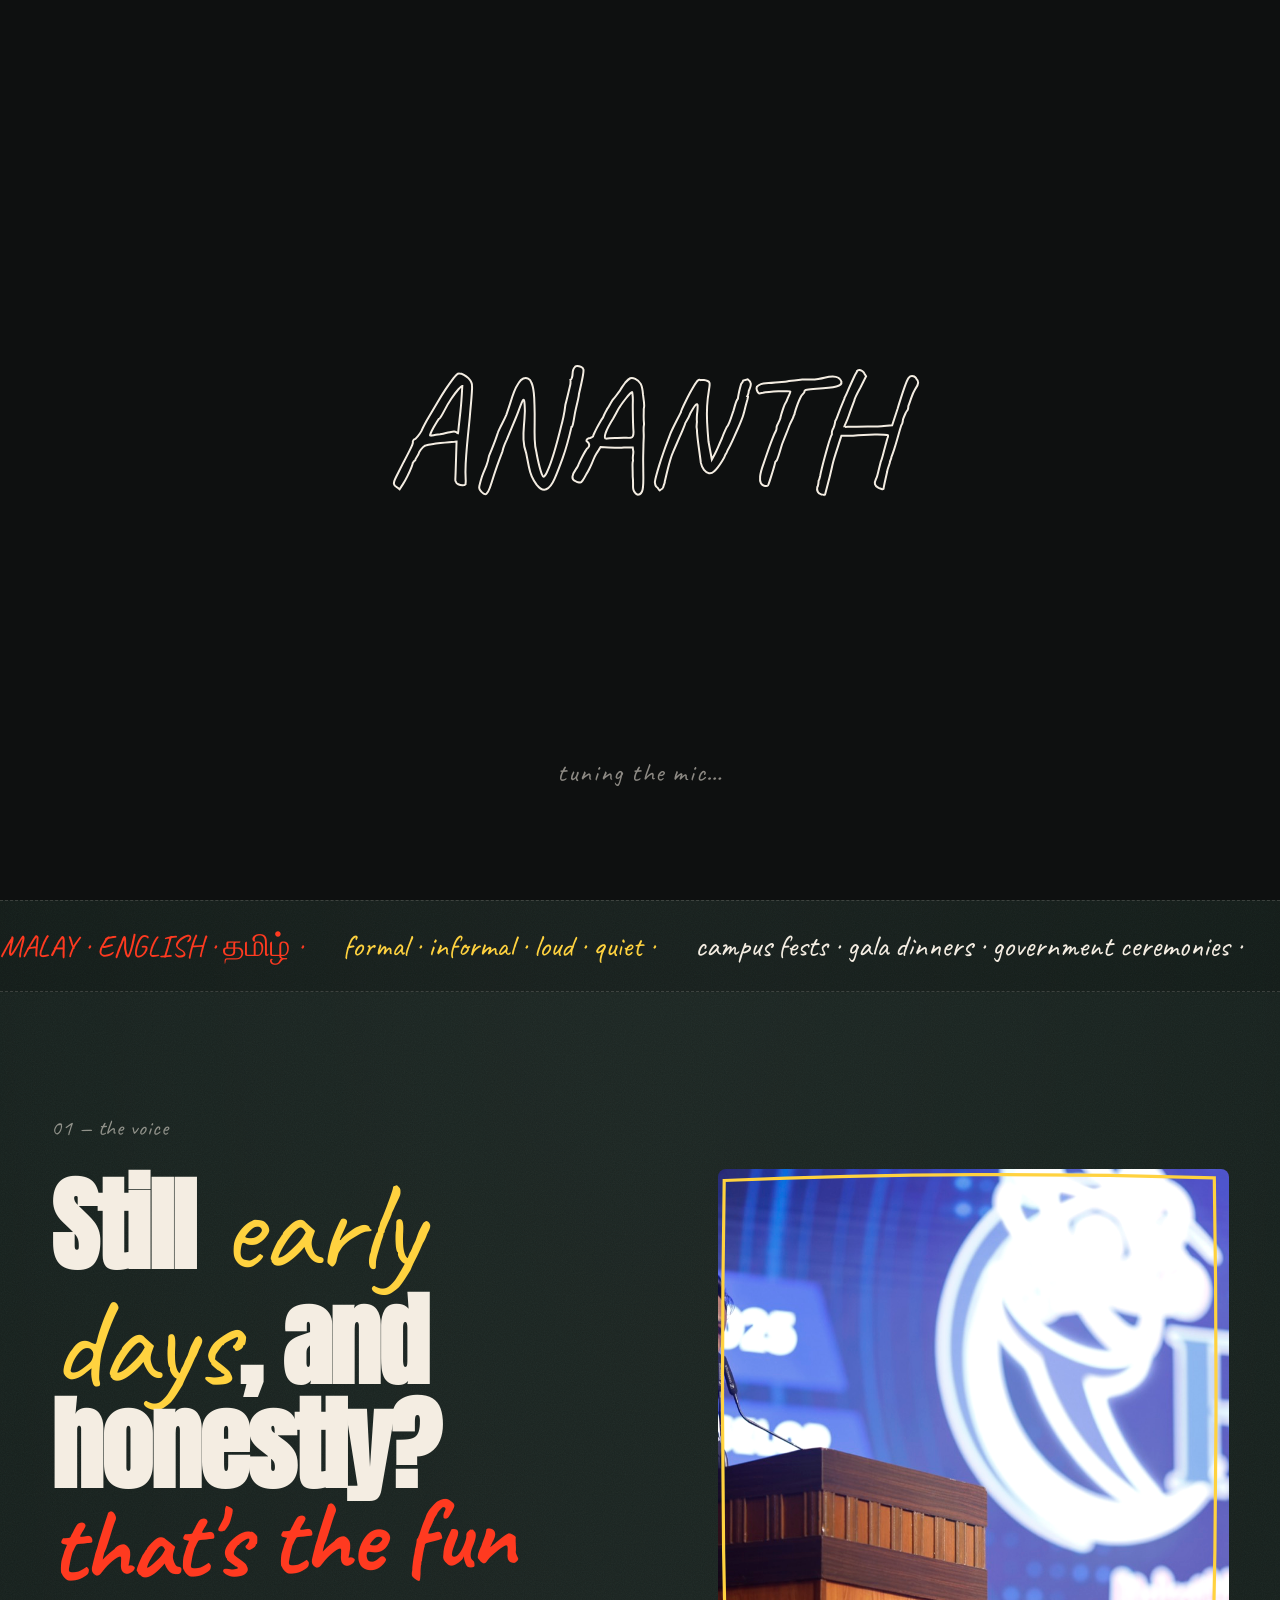
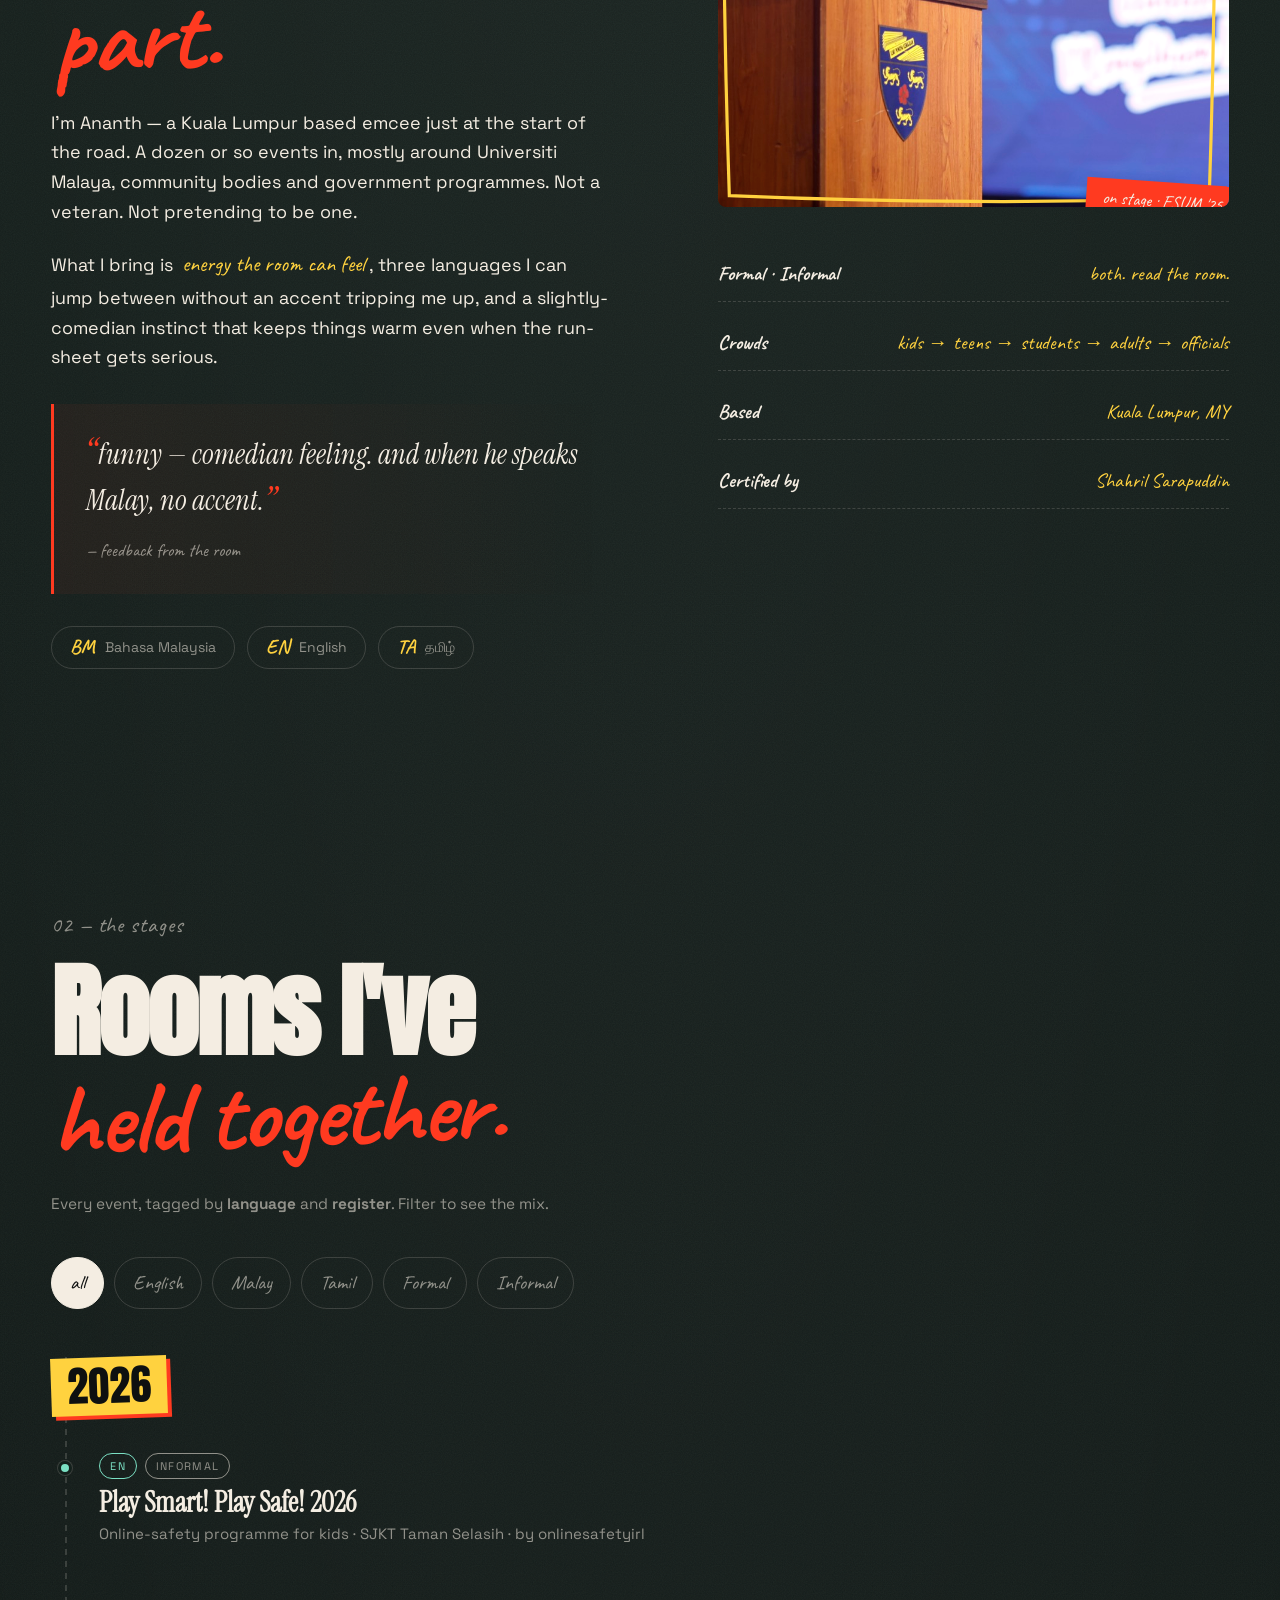
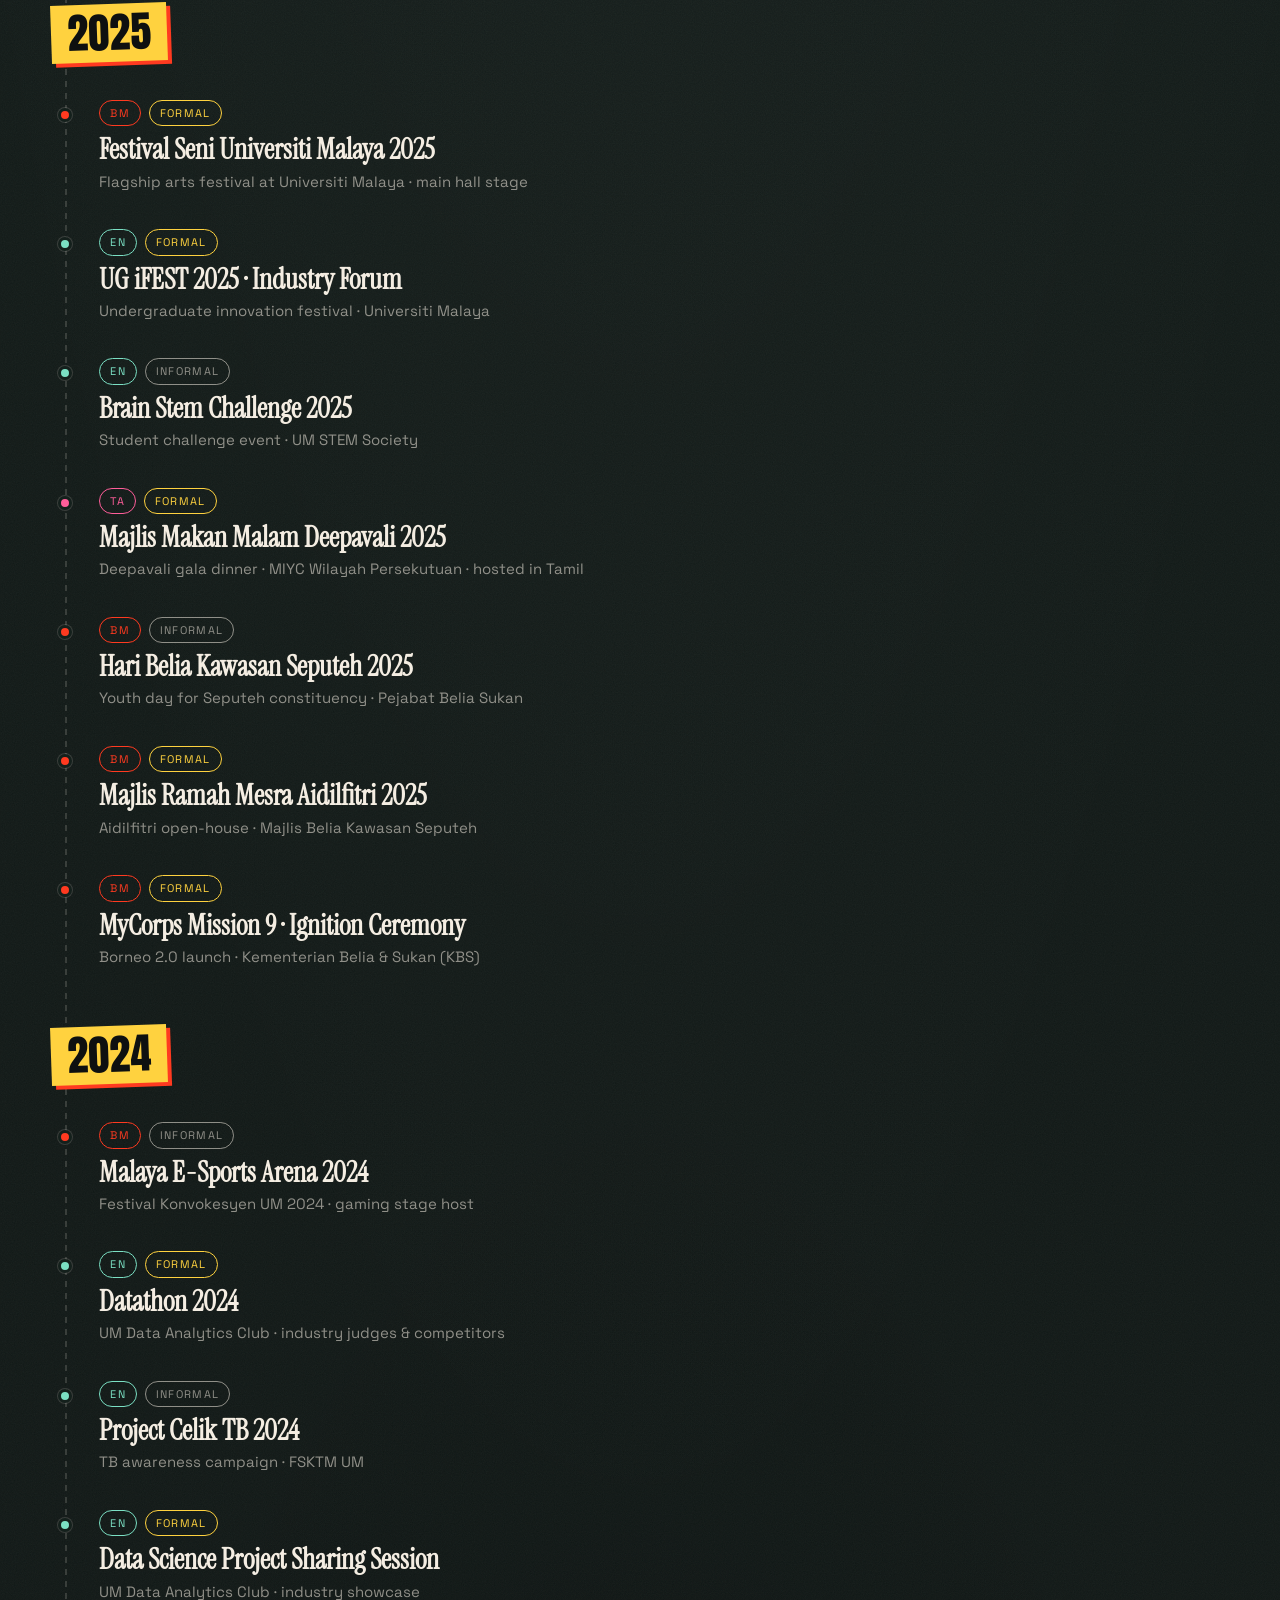
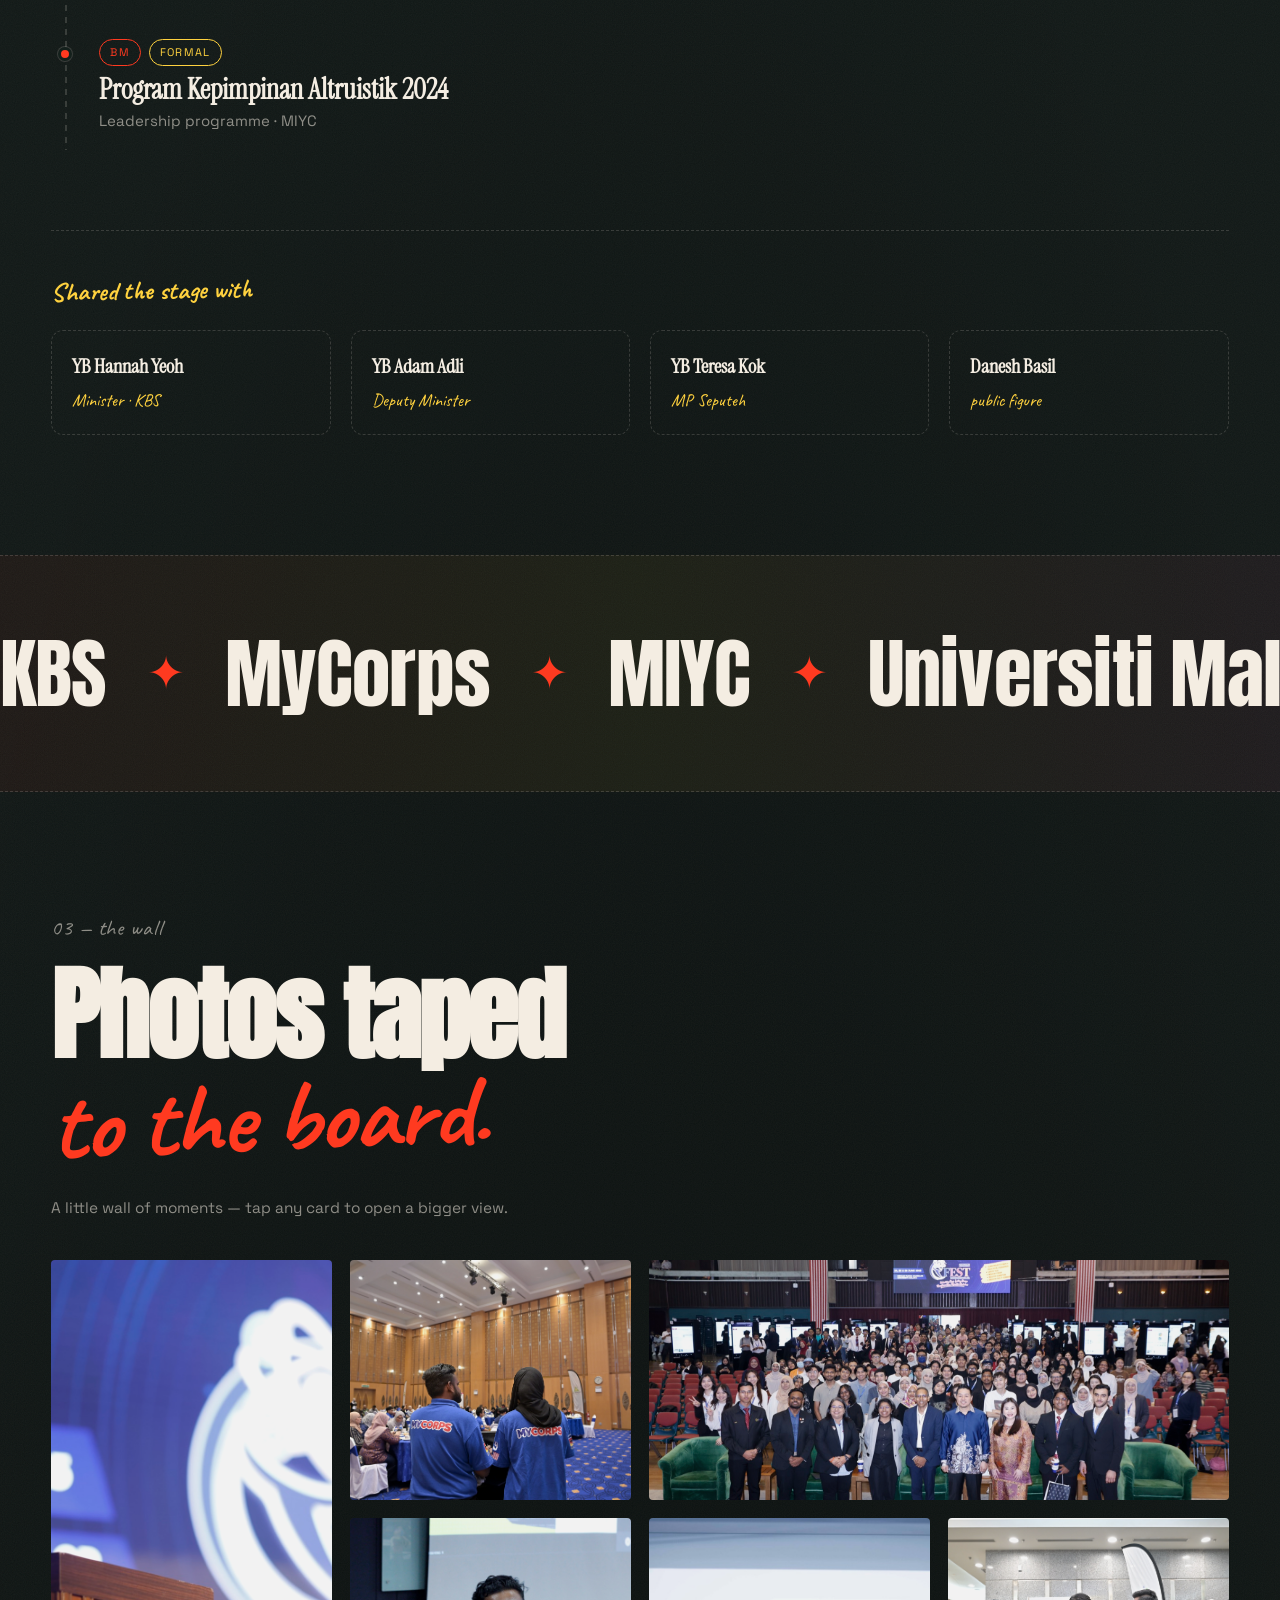
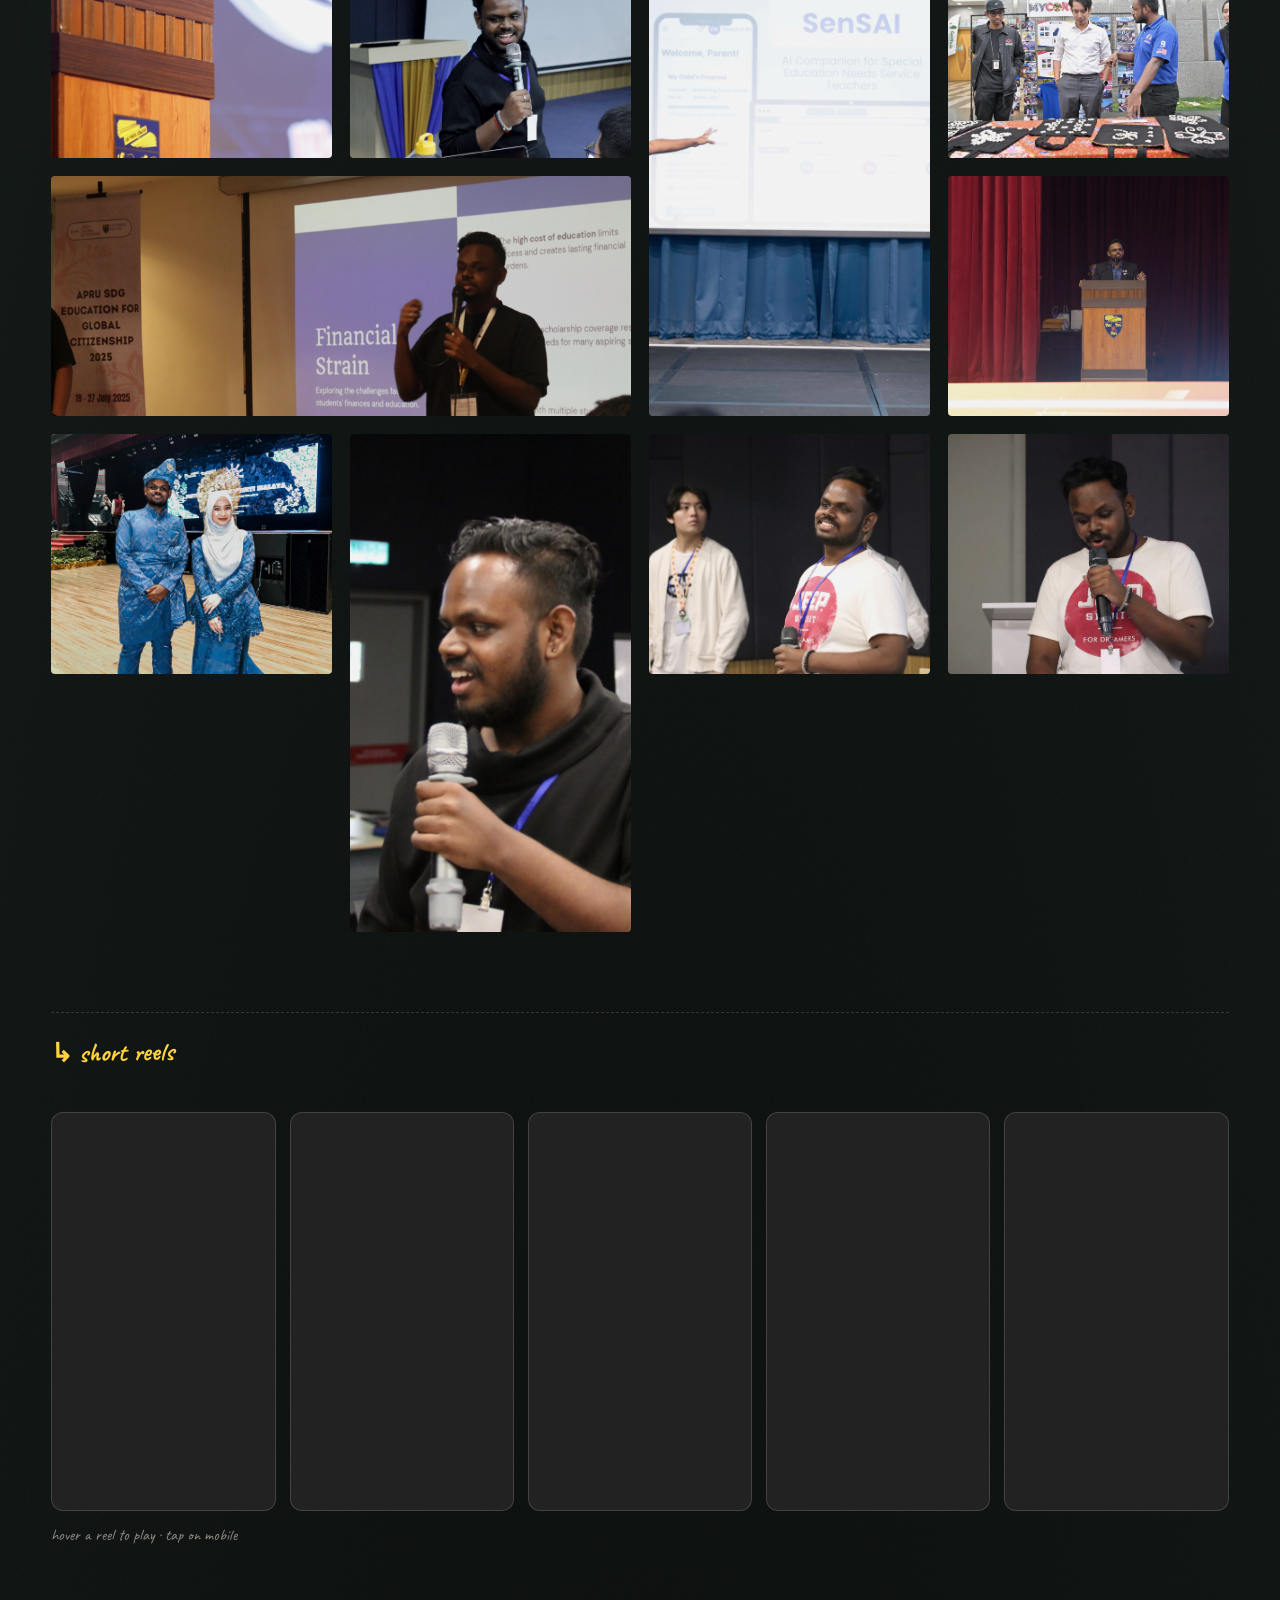
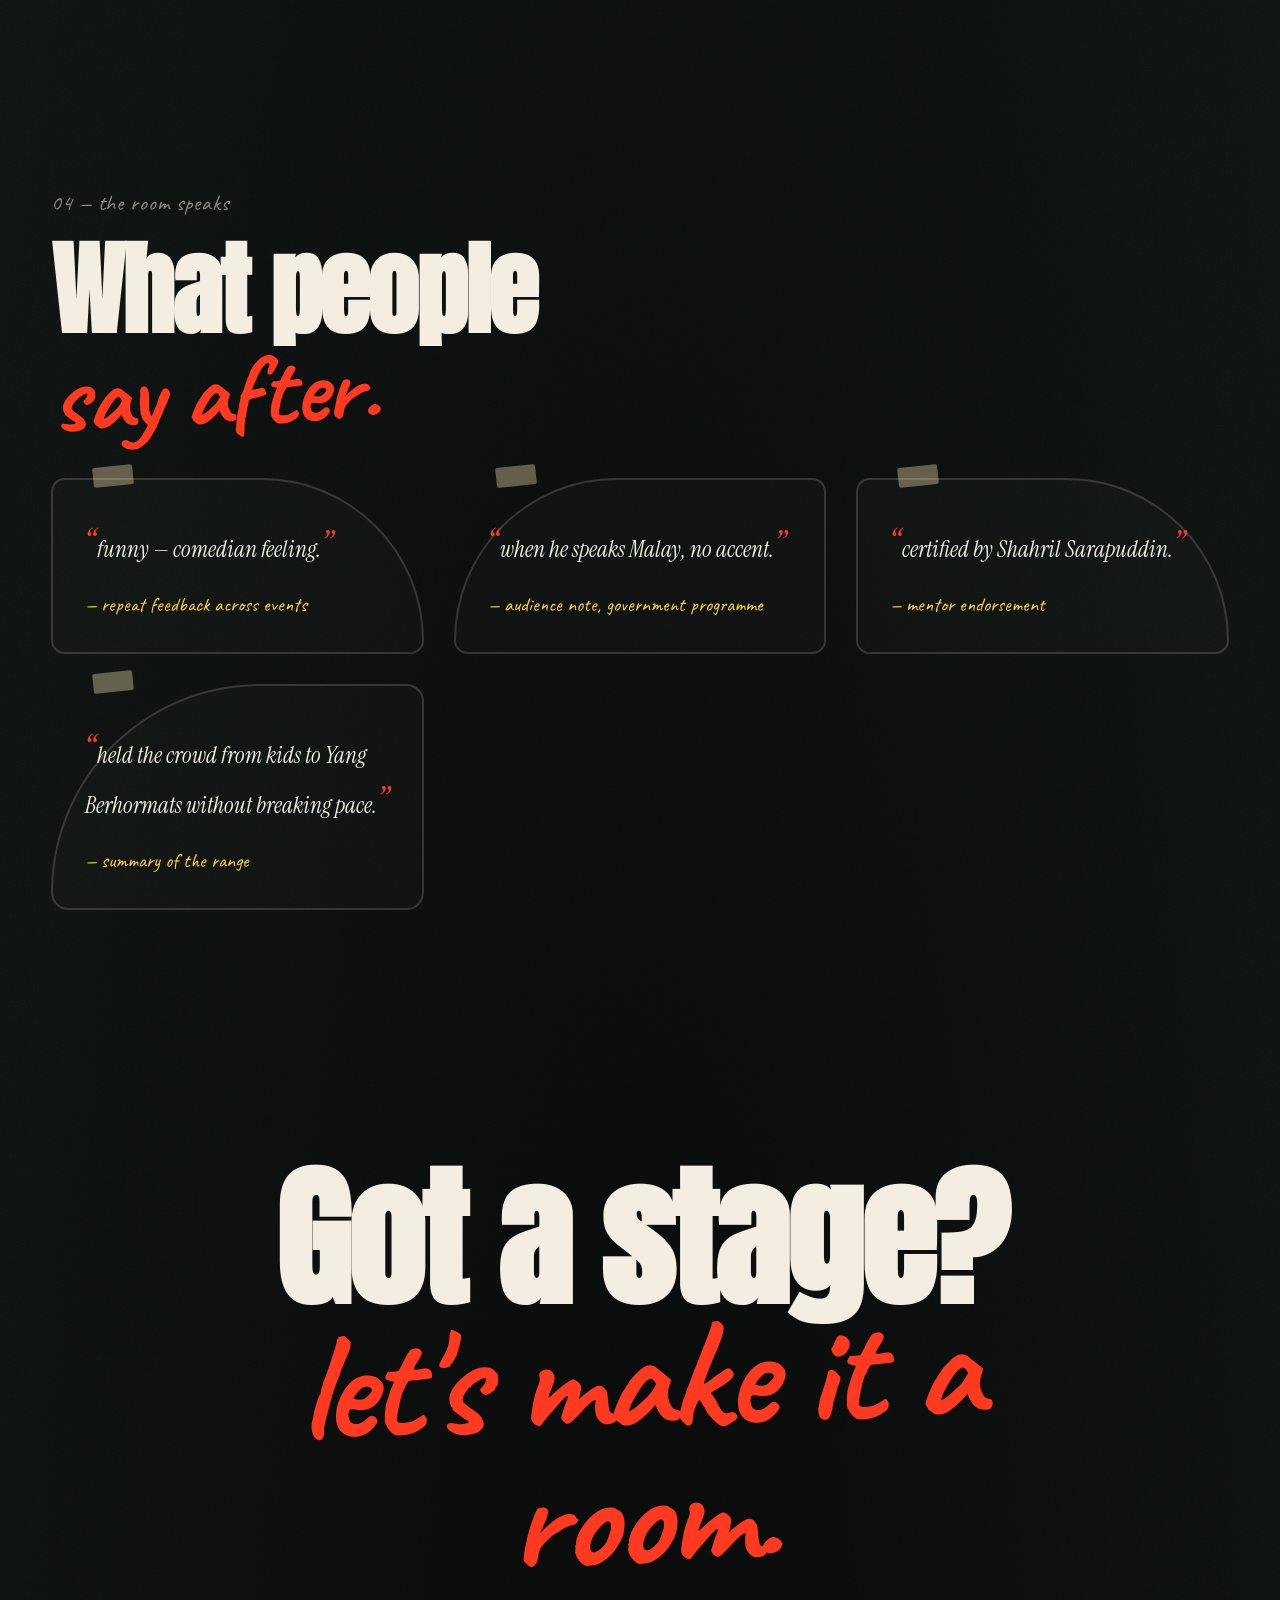
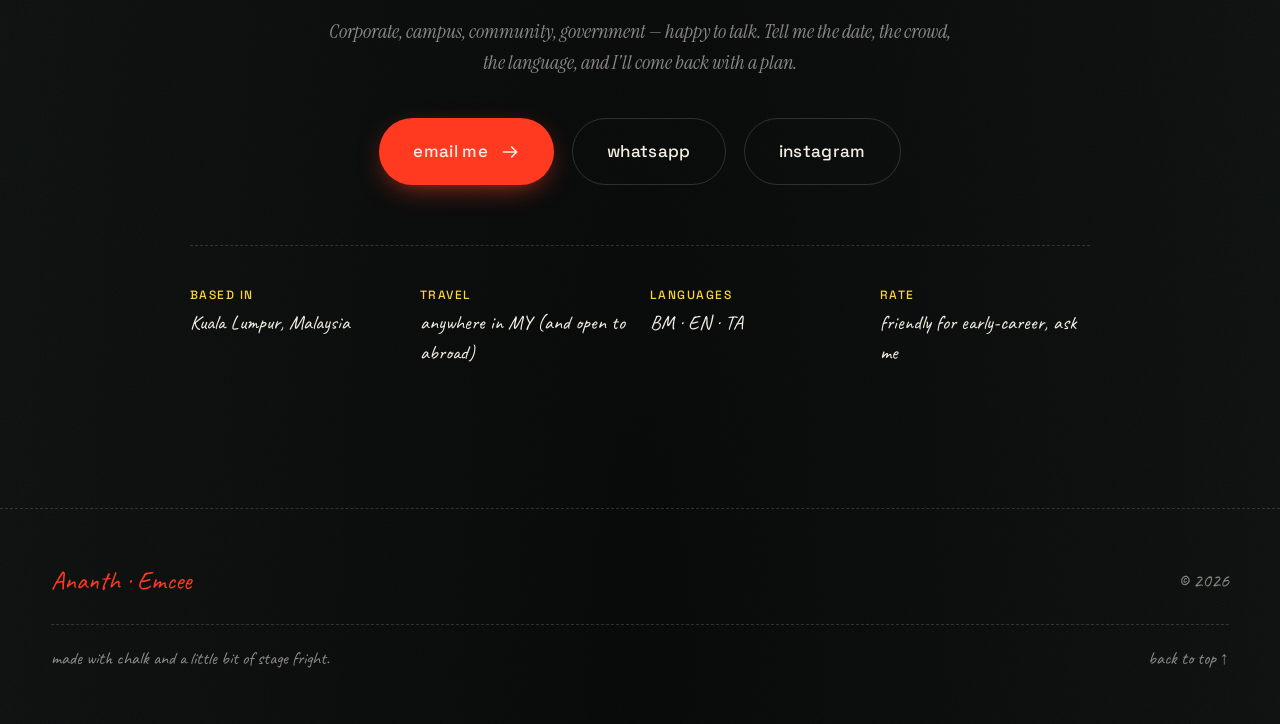
==== commit 7fa90a32: "admin: add admin editor + refactor to render from content.json" ====
--- a/index.html
+++ b/index.html
@@ -4,8 +4,8 @@
 <meta charset="utf-8" />
 <meta name="viewport" content="width=device-width,initial-scale=1,viewport-fit=cover" />
 <meta name="theme-color" content="#0f1112" />
-<title>Ananth — Emcee. Host. Storyteller.</title>
-<meta name="description" content="Ananth is a multilingual emcee (Bahasa Malaysia · English · Tamil) hosting stages across Malaysia — from campus fests and gala dinners to government ceremonies." />
+<title data-hydrate="meta.site_title">Ananth — Emcee. Host. Storyteller.</title>
+<meta name="description" data-hydrate="meta.description" content="Ananth is a multilingual emcee (Bahasa Malaysia · English · Tamil) hosting stages across Malaysia — from campus fests and gala dinners to government ceremonies." />
 <link rel="preconnect" href="https://fonts.googleapis.com">
 <link rel="preconnect" href="https://fonts.gstatic.com" crossorigin>
 <link href="https://fonts.googleapis.com/css2?family=Caveat:wght@500;700&family=Permanent+Marker&family=Anton&family=Bebas+Neue&family=Instrument+Serif:ital@0;1&family=Space+Grotesk:wght@400;500;600&family=Noto+Sans+Tamil:wght@600;800&display=swap" rel="stylesheet">
@@ -13,16 +13,16 @@
 </head>
 <body class="chalkboard">
 
-<!-- ============ CHALK DUST CANVAS (background particles) ============ -->
+<!-- Chalk dust canvas -->
 <canvas id="dust" aria-hidden="true"></canvas>
 
-<!-- ============ CUSTOM CURSOR ============ -->
+<!-- Custom cursor -->
 <div class="cursor" id="cursor" aria-hidden="true">
   <span class="cursor__ring"></span>
   <span class="cursor__dot"></span>
 </div>
 
-<!-- ============ LOADER ============ -->
+<!-- Loader -->
 <div class="loader" id="loader" aria-hidden="true">
   <svg viewBox="0 0 800 240" class="loader__svg" preserveAspectRatio="xMidYMid meet">
     <text x="400" y="160" text-anchor="middle" class="loader__text">ANANTH</text>
@@ -30,498 +30,44 @@
   <span class="loader__sub">tuning the mic…</span>
 </div>
 
-<!-- ============ NAVIGATION ============ -->
-<header class="nav" id="nav">
-  <a href="#top" class="nav__brand" data-cursor="link">
-    <span class="nav__chalk">A.</span>
-    <span class="nav__word">Ananth</span>
-  </a>
-  <nav class="nav__links" aria-label="primary">
-    <a href="#about" data-cursor="link"><span>01</span> About</a>
-    <a href="#stages" data-cursor="link"><span>02</span> Stages</a>
-    <a href="#gallery" data-cursor="link"><span>03</span> Gallery</a>
-    <a href="#voices" data-cursor="link"><span>04</span> Voices</a>
-    <a href="#book" class="nav__cta" data-cursor="link">Book →</a>
-  </nav>
-  <button class="nav__toggle" id="navToggle" aria-label="menu">
-    <span></span><span></span><span></span>
-  </button>
-</header>
+<!-- Navigation -->
+<header class="nav" id="nav" data-render="nav"></header>
 
-<!-- ============ HERO ============ -->
-<section class="hero" id="top">
-  <div class="hero__grid"></div>
-  <div class="hero__scribbles" aria-hidden="true">
-    <!-- decorative scribbles -->
-    <svg viewBox="0 0 200 60" class="scribble scribble--1"><path d="M5 40 Q 30 5, 60 30 T 120 25 T 195 35" fill="none" stroke="currentColor" stroke-width="2" stroke-linecap="round"/></svg>
-    <svg viewBox="0 0 60 60" class="scribble scribble--star"><path d="M30 4 L36 22 L55 22 L40 34 L46 54 L30 42 L14 54 L20 34 L5 22 L24 22 Z" fill="none" stroke="currentColor" stroke-width="2" stroke-linejoin="round"/></svg>
-    <svg viewBox="0 0 60 60" class="scribble scribble--spark"><path d="M30 4 V56 M4 30 H56 M12 12 L48 48 M48 12 L12 48" fill="none" stroke="currentColor" stroke-width="2" stroke-linecap="round"/></svg>
-    <svg viewBox="0 0 120 40" class="scribble scribble--underline"><path d="M4 30 Q 40 10, 60 25 T 116 20" fill="none" stroke="currentColor" stroke-width="3" stroke-linecap="round"/></svg>
-  </div>
+<!-- Hero -->
+<section class="hero" id="top" data-render="hero"></section>
 
-  <div class="hero__stage">
-    <div class="hero__eyebrow">
-      <span class="eyebrow-dot"></span>
-      <span>Emcee · Host · Storyteller · Malaysia</span>
-    </div>
+<!-- Marquee band -->
+<div class="marquee" aria-hidden="true" data-render="marquee"></div>
 
-    <h1 class="hero__title" aria-label="Ananth">
-      <span class="letter" style="--i:0">A</span><span class="letter" style="--i:1">N</span><span class="letter" style="--i:2">A</span><span class="letter" style="--i:3">N</span><span class="letter" style="--i:4">T</span><span class="letter" style="--i:5">H</span>
-      <span class="hero__title-stroke" aria-hidden="true"></span>
-    </h1>
+<!-- About -->
+<section class="about" id="about" data-render="about"></section>
 
-    <div class="hero__sub">
-      <span class="hero__lead">i hold the mic and </span>
-      <span class="hero__rotator" data-rotator>
-        <span class="rot en">carry the room.</span>
-        <span class="rot bm">bawa suasana.</span>
-        <span class="rot ta">அரங்கை நகர்த்துகிறேன்.</span>
-      </span>
-    </div>
+<!-- Stages / Experience -->
+<section class="stages" id="stages" data-render="stages"></section>
 
-    <p class="hero__blurb">
-      Multilingual host from Kuala Lumpur — comfortable on campus stages, gala dinners,
-      government ceremonies and community events. Formal or fun, in
-      <em>Bahasa Malaysia</em>, <em>English</em>, or <em>Tamil</em>. Still early in the journey,
-      already loving every room.
-    </p>
+<!-- Clients marquee -->
+<section class="clients" id="clients" data-render="clients"></section>
 
-    <div class="hero__actions">
-      <a href="#book" class="btn btn--primary" data-cursor="cta">
-        <span>Book me for your event</span>
-        <svg viewBox="0 0 24 24"><path d="M4 12h16m-6-6 6 6-6 6" fill="none" stroke="currentColor" stroke-width="2" stroke-linecap="round" stroke-linejoin="round"/></svg>
-      </a>
-      <a href="#stages" class="btn btn--ghost" data-cursor="link">See where I've hosted</a>
-    </div>
+<!-- Gallery -->
+<section class="gallery" id="gallery" data-render="gallery"></section>
 
-    <div class="hero__meta">
-      <div><span class="meta__num" data-count="13">13</span><span class="meta__lbl">stages hosted<br/>2024 → 2026</span></div>
-      <div><span class="meta__num">03</span><span class="meta__lbl">languages<br/>on the mic</span></div>
-      <div><span class="meta__num">06</span><span class="meta__lbl">crowd types<br/>kids → officials</span></div>
-    </div>
-  </div>
+<!-- Voices -->
+<section class="voices" id="voices" data-render="voices"></section>
 
-  <div class="hero__polaroids" aria-hidden="false">
-    <figure class="polaroid polaroid--1">
-      <img src="assets/images/_G8A3023.jpeg" alt="Ananth at podium — Festival Seni Universiti Malaya 2025" loading="eager"/>
-      <figcaption>FSUM · Kuala Lumpur</figcaption>
-      <span class="tape tape--top"></span>
-    </figure>
-    <figure class="polaroid polaroid--2">
-      <img src="assets/images/_MG_6428.JPG" alt="Ananth close-up with microphone" loading="lazy"/>
-      <figcaption>brain stem challenge · UM</figcaption>
-      <span class="tape tape--right"></span>
-    </figure>
-    <figure class="polaroid polaroid--3">
-      <img src="assets/images/IMG_8455.JPG" alt="Ananth presenting on stage" loading="lazy"/>
-      <figcaption>SenSAI · pitch stage</figcaption>
-      <span class="tape tape--left"></span>
-    </figure>
-  </div>
+<!-- Book -->
+<section class="book" id="book" data-render="book"></section>
 
-  <div class="hero__scroll" aria-hidden="true">
-    <span>scroll</span>
-    <span class="hero__scroll-line"></span>
-  </div>
-</section>
+<!-- Footer -->
+<footer class="foot" data-render="footer"></footer>
 
-<!-- ============ MARQUEE ============ -->
-<div class="marquee" aria-hidden="true">
-  <div class="marquee__track">
-    <span>MALAY · ENGLISH · தமிழ் ·</span>
-    <span>formal · informal · loud · quiet ·</span>
-    <span>campus fests · gala dinners · government ceremonies ·</span>
-    <span>MALAY · ENGLISH · தமிழ் ·</span>
-    <span>the room is the show ·</span>
-    <span>MALAY · ENGLISH · தமிழ் ·</span>
-    <span>formal · informal · loud · quiet ·</span>
-    <span>campus fests · gala dinners · government ceremonies ·</span>
-    <span>MALAY · ENGLISH · தமிழ் ·</span>
-    <span>the room is the show ·</span>
-  </div>
-</div>
-
-<!-- ============ ABOUT ============ -->
-<section class="about" id="about">
-  <div class="section-num" data-reveal>01 <span>— the voice</span></div>
-  <div class="about__grid">
-    <div class="about__col about__col--copy">
-      <h2 class="section-title" data-reveal>
-        Still <em>early days</em>, and honestly?<br/>
-        <span class="ink">that's the fun part.</span>
-      </h2>
-
-      <p data-reveal>
-        I'm Ananth — a Kuala Lumpur based emcee just at the start of the road.
-        A dozen or so events in, mostly around Universiti Malaya, community bodies
-        and government programmes. Not a veteran. Not pretending to be one.
-      </p>
-
-      <p data-reveal>
-        What I bring is <em>energy the room can feel</em>, three languages I can jump
-        between without an accent tripping me up, and a slightly-comedian instinct
-        that keeps things warm even when the run-sheet gets serious.
-      </p>
-
-      <p data-reveal class="about__quote">
-        <span class="quote-mark">“</span>funny — comedian feeling. and when he speaks Malay,
-        no accent.<span class="quote-mark">”</span>
-        <span class="about__quote-src">— feedback from the room</span>
-      </p>
-
-      <div class="chips" data-reveal>
-        <span class="chip"><b>BM</b> Bahasa Malaysia</span>
-        <span class="chip"><b>EN</b> English</span>
-        <span class="chip"><b>TA</b> தமிழ்</span>
-      </div>
-    </div>
-
-    <div class="about__col about__col--visual">
-      <div class="about__portrait" data-reveal>
-        <img src="assets/images/_G8A3024.jpeg" alt="Ananth on stage, hand raised" loading="lazy"/>
-        <svg class="about__frame" viewBox="0 0 400 500" preserveAspectRatio="none" aria-hidden="true">
-          <path d="M8 12 Q 200 4, 392 10 Q 396 250, 388 490 Q 200 496, 12 488 Q 4 250, 8 12 Z" fill="none" stroke="currentColor" stroke-width="2.5"/>
-        </svg>
-        <span class="about__portrait-tag">on stage · FSUM '25</span>
-      </div>
-
-      <ul class="about__stats" data-reveal>
-        <li><b>Formal · Informal</b><span>both. read the room.</span></li>
-        <li><b>Crowds</b><span>kids → teens → students → adults → officials</span></li>
-        <li><b>Based</b><span>Kuala Lumpur, MY</span></li>
-        <li><b>Certified by</b><span>Shahril Sarapuddin</span></li>
-      </ul>
-    </div>
-  </div>
-</section>
-
-<!-- ============ STAGES / EXPERIENCE ============ -->
-<section class="stages" id="stages">
-  <div class="section-num" data-reveal>02 <span>— the stages</span></div>
-  <h2 class="section-title" data-reveal>
-    Rooms I've<br/>
-    <span class="ink">held together.</span>
-  </h2>
-  <p class="section-lede" data-reveal>
-    Every event, tagged by <b>language</b> and <b>register</b>. Filter to see the mix.
-  </p>
-
-  <div class="filters" data-reveal>
-    <button class="filter is-active" data-filter="all"><span>all</span></button>
-    <button class="filter" data-filter="EN"><span>English</span></button>
-    <button class="filter" data-filter="BM"><span>Malay</span></button>
-    <button class="filter" data-filter="TA"><span>Tamil</span></button>
-    <button class="filter" data-filter="formal"><span>Formal</span></button>
-    <button class="filter" data-filter="informal"><span>Informal</span></button>
-  </div>
-
-  <ol class="timeline" data-reveal>
-    <!-- 2026 -->
-    <li class="tl__year"><span>2026</span></li>
-    <li class="tl__event" data-lang="EN" data-reg="informal">
-      <span class="tl__dot"></span>
-      <div class="tl__body">
-        <div class="tl__tags"><span class="tag tag--en">EN</span><span class="tag tag--informal">informal</span></div>
-        <h3>Play Smart! Play Safe! 2026</h3>
-        <p>Online-safety programme for kids · SJKT Taman Selasih · by onlinesafetyirl</p>
-      </div>
-    </li>
-
-    <!-- 2025 -->
-    <li class="tl__year"><span>2025</span></li>
-    <li class="tl__event" data-lang="BM" data-reg="formal">
-      <span class="tl__dot"></span>
-      <div class="tl__body">
-        <div class="tl__tags"><span class="tag tag--bm">BM</span><span class="tag tag--formal">formal</span></div>
-        <h3>Festival Seni Universiti Malaya 2025</h3>
-        <p>Flagship arts festival at Universiti Malaya · main hall stage</p>
-      </div>
-    </li>
-    <li class="tl__event" data-lang="EN" data-reg="formal">
-      <span class="tl__dot"></span>
-      <div class="tl__body">
-        <div class="tl__tags"><span class="tag tag--en">EN</span><span class="tag tag--formal">formal</span></div>
-        <h3>UG iFEST 2025 · Industry Forum</h3>
-        <p>Undergraduate innovation festival · Universiti Malaya</p>
-      </div>
-    </li>
-    <li class="tl__event" data-lang="EN" data-reg="informal">
-      <span class="tl__dot"></span>
-      <div class="tl__body">
-        <div class="tl__tags"><span class="tag tag--en">EN</span><span class="tag tag--informal">informal</span></div>
-        <h3>Brain Stem Challenge 2025</h3>
-        <p>Student challenge event · UM STEM Society</p>
-      </div>
-    </li>
-    <li class="tl__event" data-lang="TA" data-reg="formal">
-      <span class="tl__dot"></span>
-      <div class="tl__body">
-        <div class="tl__tags"><span class="tag tag--ta">TA</span><span class="tag tag--formal">formal</span></div>
-        <h3>Majlis Makan Malam Deepavali 2025</h3>
-        <p>Deepavali gala dinner · MIYC Wilayah Persekutuan · hosted in Tamil</p>
-      </div>
-    </li>
-    <li class="tl__event" data-lang="BM" data-reg="informal">
-      <span class="tl__dot"></span>
-      <div class="tl__body">
-        <div class="tl__tags"><span class="tag tag--bm">BM</span><span class="tag tag--informal">informal</span></div>
-        <h3>Hari Belia Kawasan Seputeh 2025</h3>
-        <p>Youth day for Seputeh constituency · Pejabat Belia Sukan</p>
-      </div>
-    </li>
-    <li class="tl__event" data-lang="BM" data-reg="formal">
-      <span class="tl__dot"></span>
-      <div class="tl__body">
-        <div class="tl__tags"><span class="tag tag--bm">BM</span><span class="tag tag--formal">formal</span></div>
-        <h3>Majlis Ramah Mesra Aidilfitri 2025</h3>
-        <p>Aidilfitri open-house · Majlis Belia Kawasan Seputeh</p>
-      </div>
-    </li>
-    <li class="tl__event" data-lang="BM" data-reg="formal">
-      <span class="tl__dot"></span>
-      <div class="tl__body">
-        <div class="tl__tags"><span class="tag tag--bm">BM</span><span class="tag tag--formal">formal</span></div>
-        <h3>MyCorps Mission 9 · Ignition Ceremony</h3>
-        <p>Borneo 2.0 launch · Kementerian Belia &amp; Sukan (KBS)</p>
-      </div>
-    </li>
-
-    <!-- 2024 -->
-    <li class="tl__year"><span>2024</span></li>
-    <li class="tl__event" data-lang="BM" data-reg="informal">
-      <span class="tl__dot"></span>
-      <div class="tl__body">
-        <div class="tl__tags"><span class="tag tag--bm">BM</span><span class="tag tag--informal">informal</span></div>
-        <h3>Malaya E-Sports Arena 2024</h3>
-        <p>Festival Konvokesyen UM 2024 · gaming stage host</p>
-      </div>
-    </li>
-    <li class="tl__event" data-lang="EN" data-reg="formal">
-      <span class="tl__dot"></span>
-      <div class="tl__body">
-        <div class="tl__tags"><span class="tag tag--en">EN</span><span class="tag tag--formal">formal</span></div>
-        <h3>Datathon 2024</h3>
-        <p>UM Data Analytics Club · industry judges &amp; competitors</p>
-      </div>
-    </li>
-    <li class="tl__event" data-lang="EN" data-reg="informal">
-      <span class="tl__dot"></span>
-      <div class="tl__body">
-        <div class="tl__tags"><span class="tag tag--en">EN</span><span class="tag tag--informal">informal</span></div>
-        <h3>Project Celik TB 2024</h3>
-        <p>TB awareness campaign · FSKTM UM</p>
-      </div>
-    </li>
-    <li class="tl__event" data-lang="EN" data-reg="formal">
-      <span class="tl__dot"></span>
-      <div class="tl__body">
-        <div class="tl__tags"><span class="tag tag--en">EN</span><span class="tag tag--formal">formal</span></div>
-        <h3>Data Science Project Sharing Session</h3>
-        <p>UM Data Analytics Club · industry showcase</p>
-      </div>
-    </li>
-    <li class="tl__event" data-lang="BM" data-reg="formal">
-      <span class="tl__dot"></span>
-      <div class="tl__body">
-        <div class="tl__tags"><span class="tag tag--bm">BM</span><span class="tag tag--formal">formal</span></div>
-        <h3>Program Kepimpinan Altruistik 2024</h3>
-        <p>Leadership programme · MIYC</p>
-      </div>
-    </li>
-  </ol>
-
-  <!-- Key people met -->
-  <div class="keypeople" data-reveal>
-    <h3 class="section-mini">Shared the stage with</h3>
-    <ul>
-      <li><b>YB Hannah Yeoh</b><span>Minister · KBS</span></li>
-      <li><b>YB Adam Adli</b><span>Deputy Minister</span></li>
-      <li><b>YB Teresa Kok</b><span>MP Seputeh</span></li>
-      <li><b>Danesh Basil</b><span>public figure</span></li>
-    </ul>
-  </div>
-</section>
-
-<!-- ============ CLIENTS ============ -->
-<section class="clients" id="clients">
-  <div class="clients__marquee">
-    <div class="clients__track">
-      <span>KBS</span><span class="dot">✦</span>
-      <span>MyCorps</span><span class="dot">✦</span>
-      <span>MIYC</span><span class="dot">✦</span>
-      <span>Universiti Malaya</span><span class="dot">✦</span>
-      <span>Online Safety IRL</span><span class="dot">✦</span>
-      <span>Majlis Belia Kawasan Seputeh</span><span class="dot">✦</span>
-      <span>UM Data Analytics Club</span><span class="dot">✦</span>
-      <span>UM STEM Society</span><span class="dot">✦</span>
-      <span>FSKTM UM</span><span class="dot">✦</span>
-      <!-- duplicated for seamless loop -->
-      <span>KBS</span><span class="dot">✦</span>
-      <span>MyCorps</span><span class="dot">✦</span>
-      <span>MIYC</span><span class="dot">✦</span>
-      <span>Universiti Malaya</span><span class="dot">✦</span>
-      <span>Online Safety IRL</span><span class="dot">✦</span>
-      <span>Majlis Belia Kawasan Seputeh</span><span class="dot">✦</span>
-      <span>UM Data Analytics Club</span><span class="dot">✦</span>
-      <span>UM STEM Society</span><span class="dot">✦</span>
-      <span>FSKTM UM</span><span class="dot">✦</span>
-    </div>
-  </div>
-</section>
-
-<!-- ============ GALLERY ============ -->
-<section class="gallery" id="gallery">
-  <div class="section-num" data-reveal>03 <span>— the wall</span></div>
-  <h2 class="section-title" data-reveal>
-    Photos taped<br/>
-    <span class="ink">to the board.</span>
-  </h2>
-  <p class="section-lede" data-reveal>
-    A little wall of moments — tap any card to open a bigger view.
-  </p>
-
-  <div class="wall">
-    <figure class="wall__item wall__item--tall" data-reveal>
-      <img src="assets/images/_G8A3023.jpeg" alt="Podium at Festival Seni Universiti Malaya" loading="lazy"/>
-      <figcaption><b>Festival Seni UM</b><span>2025 · KL</span></figcaption>
-    </figure>
-    <figure class="wall__item" data-reveal>
-      <img src="assets/images/UKK_7095.jpeg" alt="MyCorps Mission 9 event floor" loading="lazy"/>
-      <figcaption><b>MyCorps · Ignition</b><span>Borneo 2.0 · KBS</span></figcaption>
-    </figure>
-    <figure class="wall__item wall__item--wide" data-reveal>
-      <img src="assets/images/_G8A3258.jpeg" alt="UG iFEST 2025 group photo" loading="lazy"/>
-      <figcaption><b>UG iFEST '25</b><span>Industry Forum · UM</span></figcaption>
-    </figure>
-    <figure class="wall__item" data-reveal>
-      <img src="assets/images/_MG_6428.JPG" alt="Ananth speaking with microphone" loading="lazy"/>
-      <figcaption><b>Brain Stem Challenge</b><span>UM STEM Society</span></figcaption>
-    </figure>
-    <figure class="wall__item wall__item--tall" data-reveal>
-      <img src="assets/images/IMG_8455.JPG" alt="Ananth pointing at SenSAI on screen" loading="lazy"/>
-      <figcaption><b>Pitch host</b><span>SenSAI · Entrepreneurship</span></figcaption>
-    </figure>
-    <figure class="wall__item" data-reveal>
-      <img src="assets/images/UKK_7375.jpeg" alt="MyCorps team at Ignition Ceremony" loading="lazy"/>
-      <figcaption><b>MyCorps Team</b><span>Ignition Ceremony</span></figcaption>
-    </figure>
-    <figure class="wall__item wall__item--wide" data-reveal>
-      <img src="assets/images/IMG_9791.jpeg" alt="APRU SDG 2025" loading="lazy"/>
-      <figcaption><b>APRU SDG</b><span>2025 · UM</span></figcaption>
-    </figure>
-    <figure class="wall__item" data-reveal>
-      <img src="assets/images/_G8A3020.jpeg" alt="Ananth at Lai Kwan podium" loading="lazy"/>
-      <figcaption><b>Wide stage</b><span>full-hall host</span></figcaption>
-    </figure>
-    <figure class="wall__item" data-reveal>
-      <img src="assets/images/IMG_3526.jpg" alt="Traditional attire at Festival Seni UM" loading="lazy"/>
-      <figcaption><b>Festival Seni UM</b><span>traditional segment</span></figcaption>
-    </figure>
-    <figure class="wall__item wall__item--tall" data-reveal>
-      <img src="assets/images/IMG_4101.JPG" alt="Ananth mic close-up" loading="lazy"/>
-      <figcaption><b>Portrait</b><span>Brain Stem Challenge</span></figcaption>
-    </figure>
-    <figure class="wall__item" data-reveal>
-      <img src="assets/images/IMG_6727.JPG" alt="Casual host moment" loading="lazy"/>
-      <figcaption><b>Deep summit</b><span>candid</span></figcaption>
-    </figure>
-    <figure class="wall__item" data-reveal>
-      <img src="assets/images/IMG_6733.JPG" alt="Event host" loading="lazy"/>
-      <figcaption><b>Deep summit</b><span>on stage</span></figcaption>
-    </figure>
-  </div>
-
-  <!-- Reels row -->
-  <div class="reels" data-reveal>
-    <h3 class="section-mini">↳ short reels</h3>
-    <div class="reels__row">
-      <video class="reel" src="assets/videos/b38c407d-648d-4bc8-b7bb-7f610688a7ad.mp4" muted loop playsinline preload="metadata" data-cursor="play"></video>
-      <video class="reel" src="assets/videos/6bf4fd62-28fb-47df-bb2c-901e1420a85b.mp4" muted loop playsinline preload="metadata" data-cursor="play"></video>
-      <video class="reel" src="assets/videos/a49ebbec-352b-49b3-8e93-b79957e85ab8.mp4" muted loop playsinline preload="metadata" data-cursor="play"></video>
-      <video class="reel" src="assets/videos/57c7e163-e07d-4d18-9a96-db71300db92e.mp4" muted loop playsinline preload="metadata" data-cursor="play"></video>
-      <video class="reel" src="assets/videos/1986dfb14f9a4897aae723c08f701d64.mp4" muted loop playsinline preload="metadata" data-cursor="play"></video>
-    </div>
-    <span class="reels__hint">hover a reel to play · tap on mobile</span>
-  </div>
-</section>
-
-<!-- ============ VOICES / TESTIMONIALS ============ -->
-<section class="voices" id="voices">
-  <div class="section-num" data-reveal>04 <span>— the room speaks</span></div>
-  <h2 class="section-title" data-reveal>
-    What people<br/>
-    <span class="ink">say after.</span>
-  </h2>
-
-  <div class="voice-grid">
-    <blockquote class="voice v1" data-reveal>
-      <p><span class="qm">“</span>funny — comedian feeling.<span class="qm">”</span></p>
-      <cite>— repeat feedback across events</cite>
-    </blockquote>
-    <blockquote class="voice v2" data-reveal>
-      <p><span class="qm">“</span>when he speaks Malay, no accent.<span class="qm">”</span></p>
-      <cite>— audience note, government programme</cite>
-    </blockquote>
-    <blockquote class="voice v3" data-reveal>
-      <p><span class="qm">“</span>certified by Shahril Sarapuddin.<span class="qm">”</span></p>
-      <cite>— mentor endorsement</cite>
-    </blockquote>
-    <blockquote class="voice v4" data-reveal>
-      <p><span class="qm">“</span>held the crowd from kids to Yang Berhormats without breaking pace.<span class="qm">”</span></p>
-      <cite>— summary of the range</cite>
-    </blockquote>
-  </div>
-</section>
-
-<!-- ============ BOOK / CONTACT ============ -->
-<section class="book" id="book">
-  <div class="book__inner">
-    <h2 class="book__title" data-reveal>
-      Got a stage?<br/>
-      <span class="ink">let's make it a room.</span>
-    </h2>
-    <p class="book__lede" data-reveal>
-      Corporate, campus, community, government — happy to talk. Tell me the date,
-      the crowd, the language, and I'll come back with a plan.
-    </p>
-
-    <div class="book__actions" data-reveal>
-      <a href="mailto:hello@ananth.emcee?subject=Booking%20enquiry" class="btn btn--primary btn--big" data-cursor="cta">
-        <span>email me</span>
-        <svg viewBox="0 0 24 24"><path d="M4 12h16m-6-6 6 6-6 6" fill="none" stroke="currentColor" stroke-width="2" stroke-linecap="round" stroke-linejoin="round"/></svg>
-      </a>
-      <a href="https://wa.me/60000000000?text=Hi%20Ananth%2C%20I%27d%20like%20to%20check%20your%20availability%20for%20" class="btn btn--ghost btn--big" data-cursor="link">whatsapp</a>
-      <a href="https://instagram.com/" class="btn btn--ghost btn--big" data-cursor="link">instagram</a>
-    </div>
-
-    <ul class="book__facts" data-reveal>
-      <li><b>Based in</b> Kuala Lumpur, Malaysia</li>
-      <li><b>Travel</b> anywhere in MY (and open to abroad)</li>
-      <li><b>Languages</b> BM · EN · TA</li>
-      <li><b>Rate</b> friendly for early-career, ask me</li>
-    </ul>
-  </div>
-</section>
-
-<!-- ============ FOOTER ============ -->
-<footer class="foot">
-  <div class="foot__row">
-    <span class="foot__sig">Ananth · Emcee</span>
-    <span class="foot__year">© <span id="yr">2026</span></span>
-  </div>
-  <div class="foot__row foot__row--small">
-    <span>made with chalk and a little bit of stage fright.</span>
-    <a href="#top" data-cursor="link">back to top ↑</a>
-  </div>
-</footer>
-
-<!-- ============ LIGHTBOX ============ -->
+<!-- Lightbox -->
 <div class="lightbox" id="lightbox" aria-hidden="true">
   <button class="lightbox__close" id="lbClose" aria-label="close">×</button>
   <img id="lbImg" alt="" />
   <div id="lbCap" class="lightbox__cap"></div>
 </div>
 
+<script src="assets/js/render.js"></script>
 <script src="assets/js/main.js"></script>
 </body>
 </html>
--- a/assets/css/styles.css
+++ b/assets/css/styles.css
@@ -505,6 +505,22 @@
 .polaroid--2 { top: 220px; right: 130px; width: 200px; transform: rotate(-6deg); }
 .polaroid--3 { top: 400px; right: 0; width: 220px; transform: rotate(8deg); }
 .polaroid img { height: 200px; }
+/* If the image fails to load, make the state visible so it doesn't look like design. */
+.polaroid.is-broken img { display: none; }
+.polaroid.is-broken::before {
+  content: "photo missing";
+  position: absolute; top: 10px; left: 10px; right: 10px; height: 200px;
+  display: grid; place-items: center;
+  background: repeating-linear-gradient(45deg, #fee2e2, #fee2e2 8px, #fecaca 8px 16px);
+  color: #7f1d1d; font-family: var(--font-hand); font-size: 20px;
+}
+.about__portrait.is-broken img { display: none; }
+.about__portrait.is-broken::after {
+  content: "portrait missing"; position: absolute; inset: 0;
+  display: grid; place-items: center;
+  background: repeating-linear-gradient(45deg, rgba(255,58,32,.15), rgba(255,58,32,.15) 12px, rgba(255,58,32,.3) 12px 24px);
+  color: var(--red); font-family: var(--font-marker); font-size: 22px;
+}
 
 .hero__scroll {
   position: absolute;
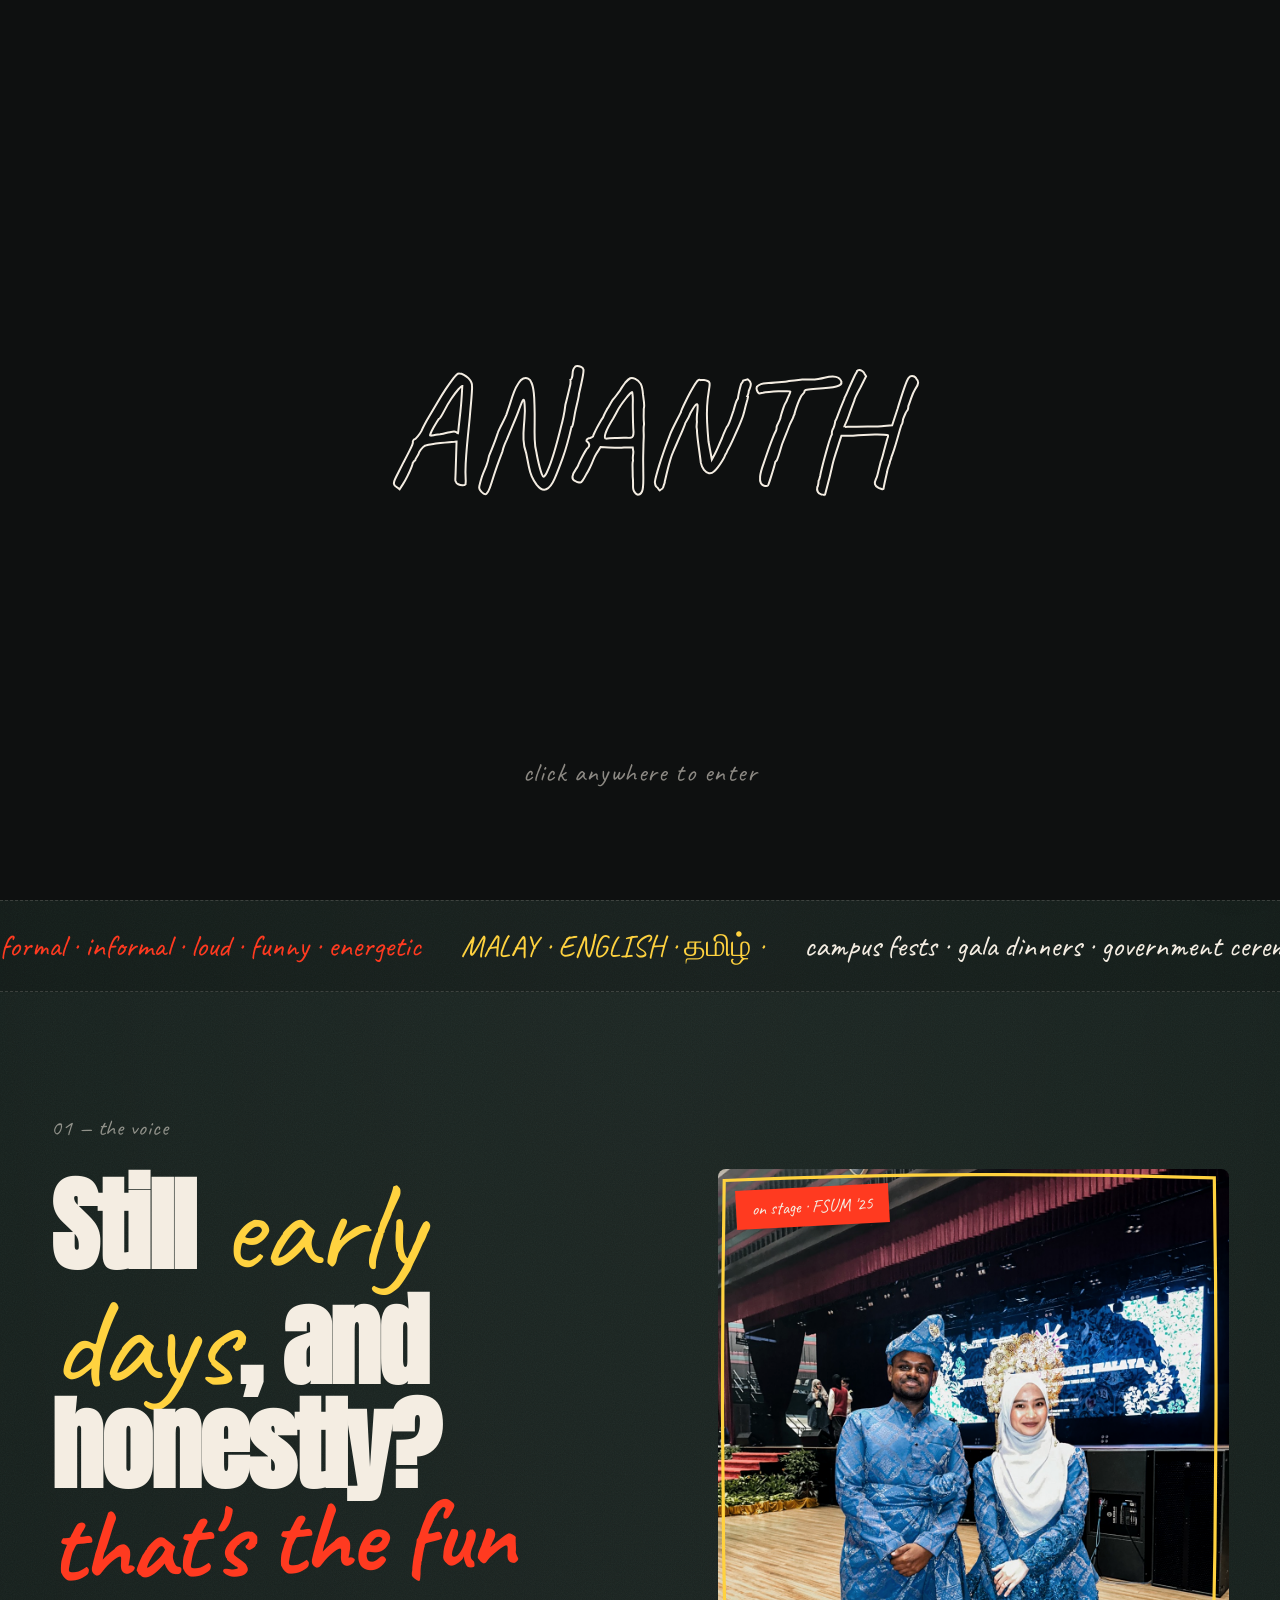
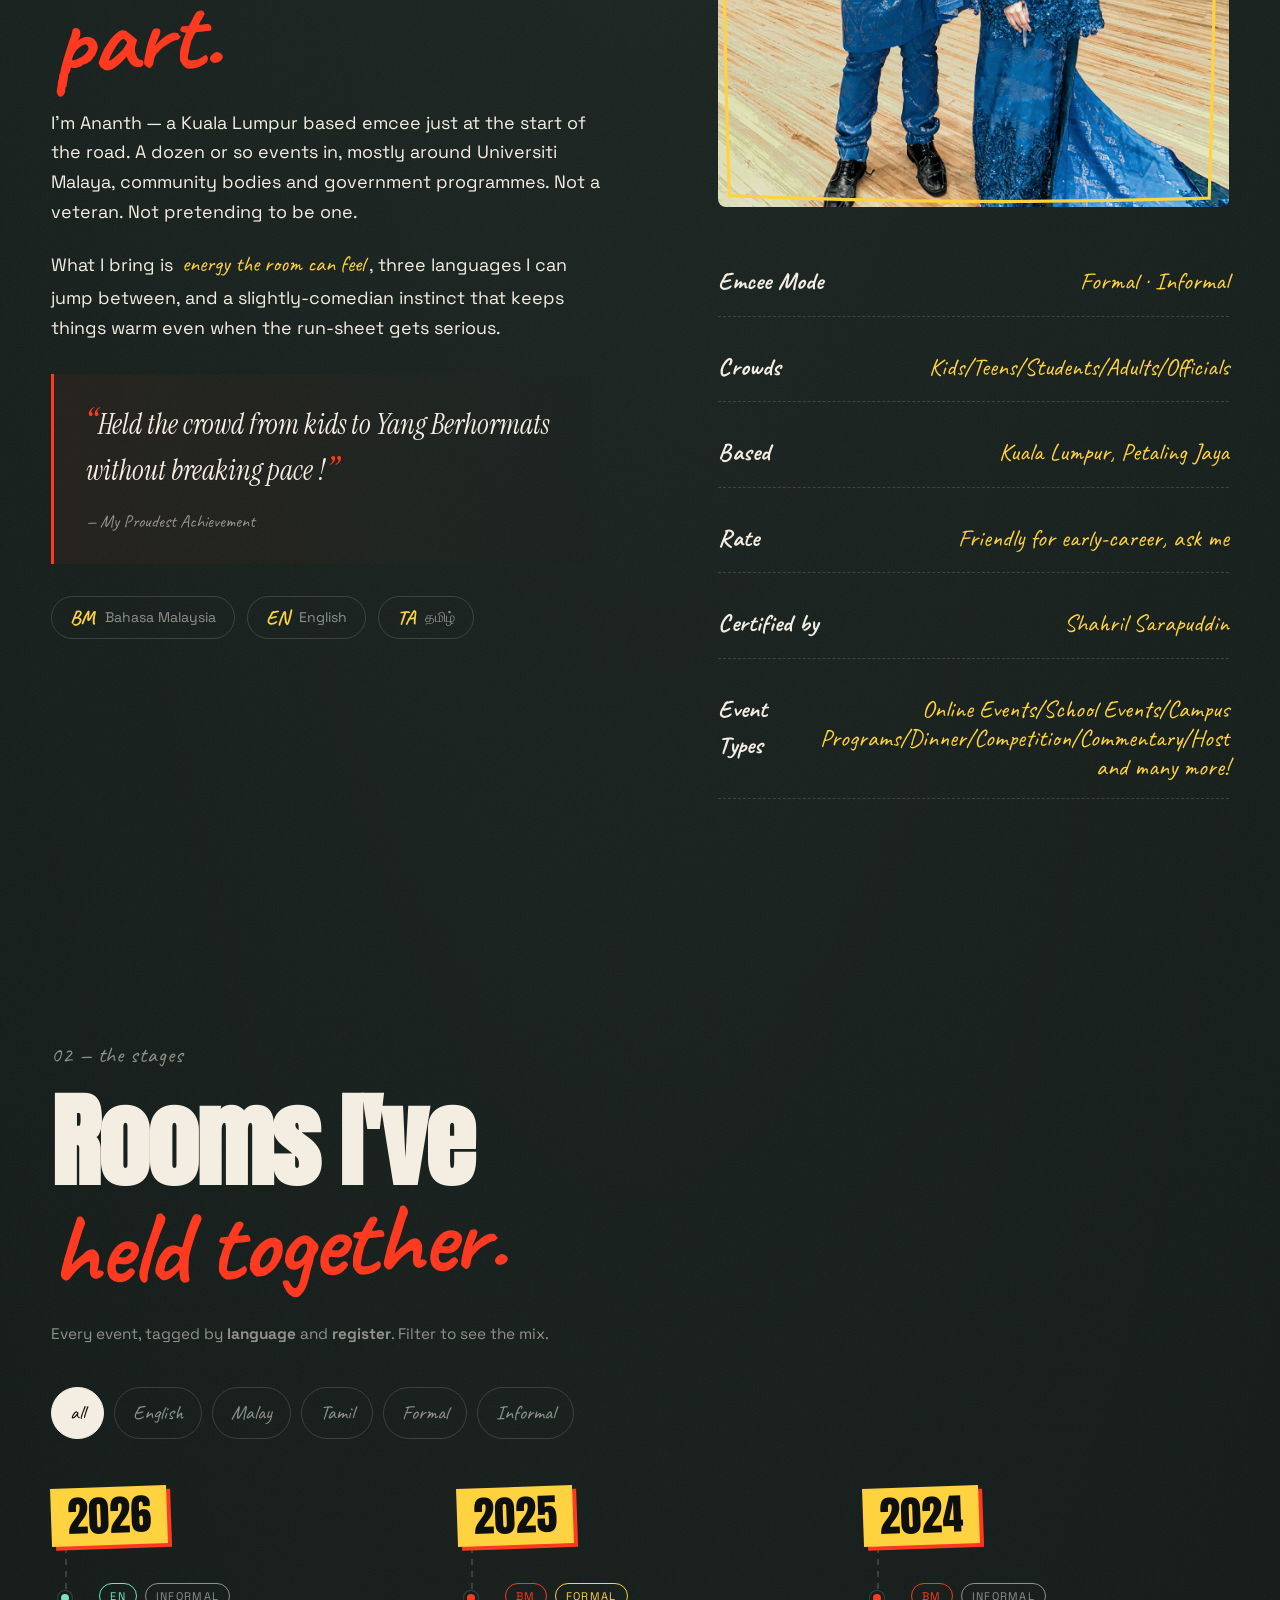
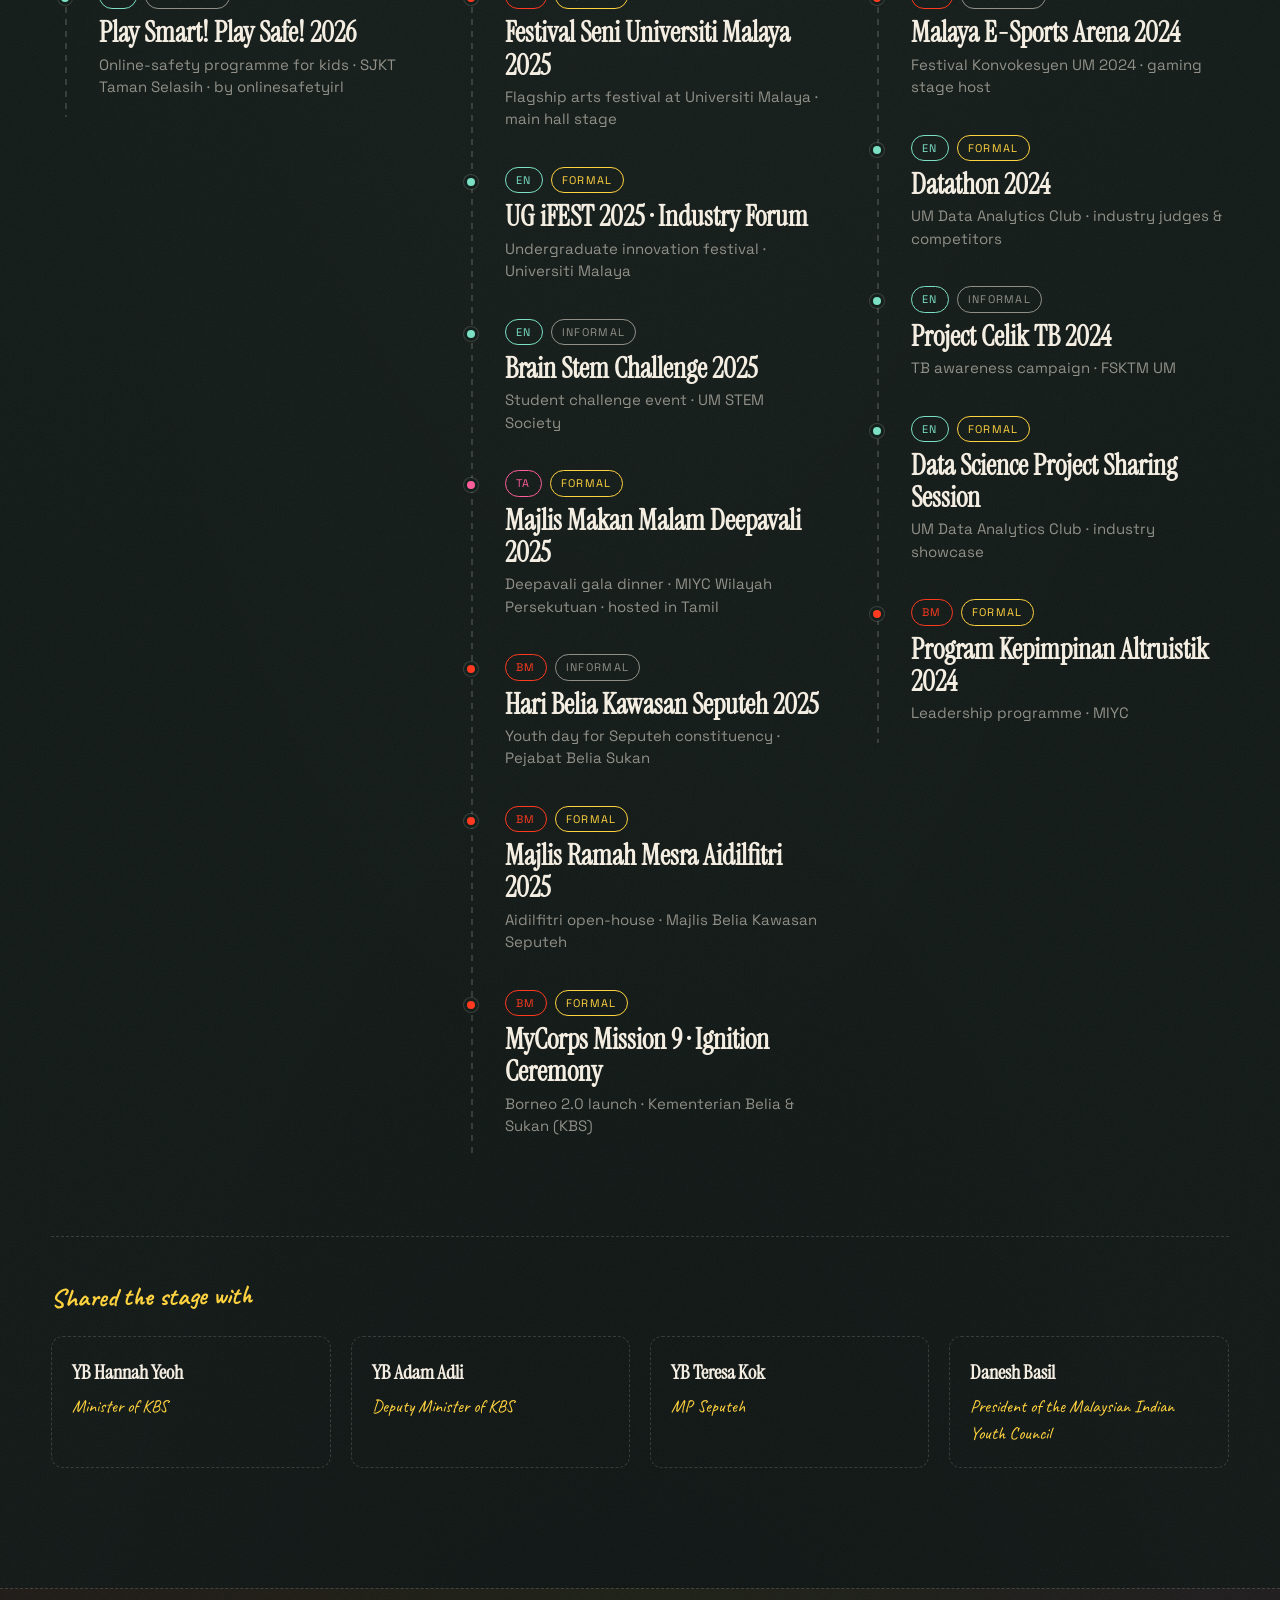
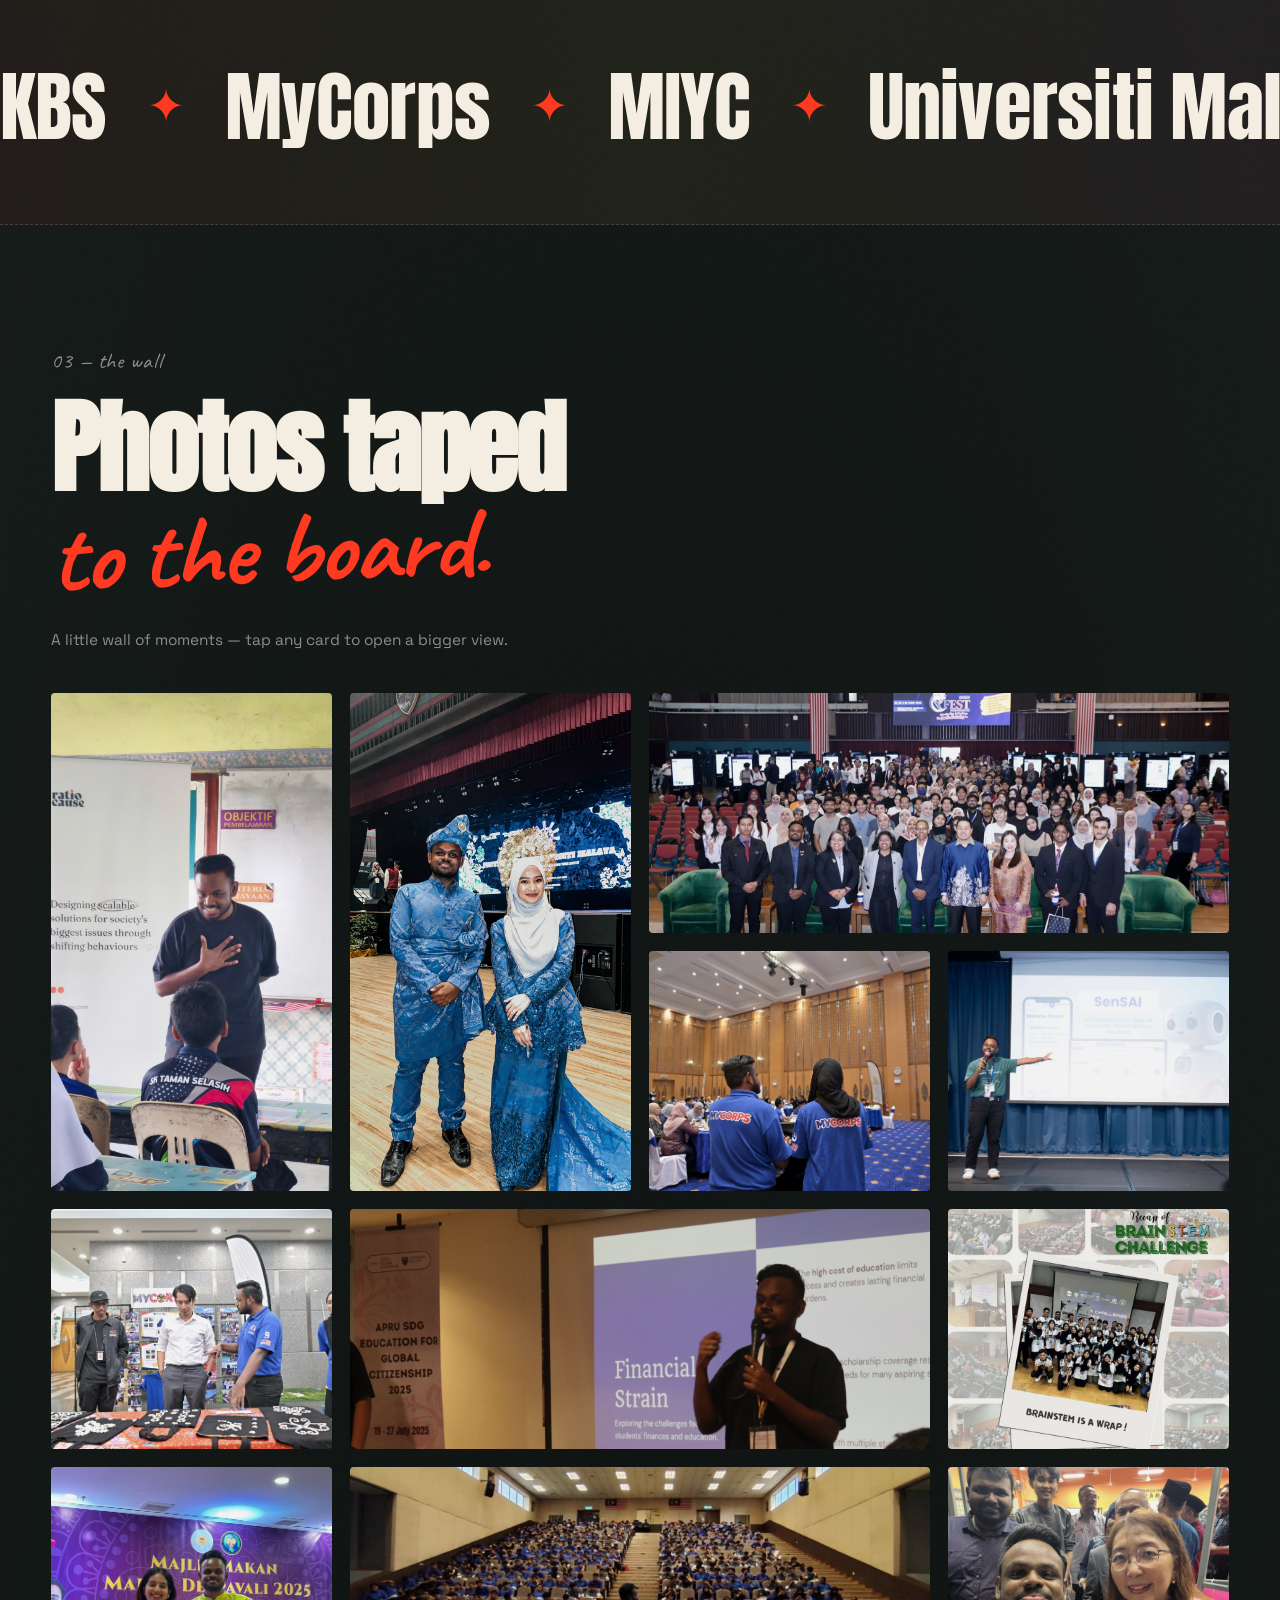
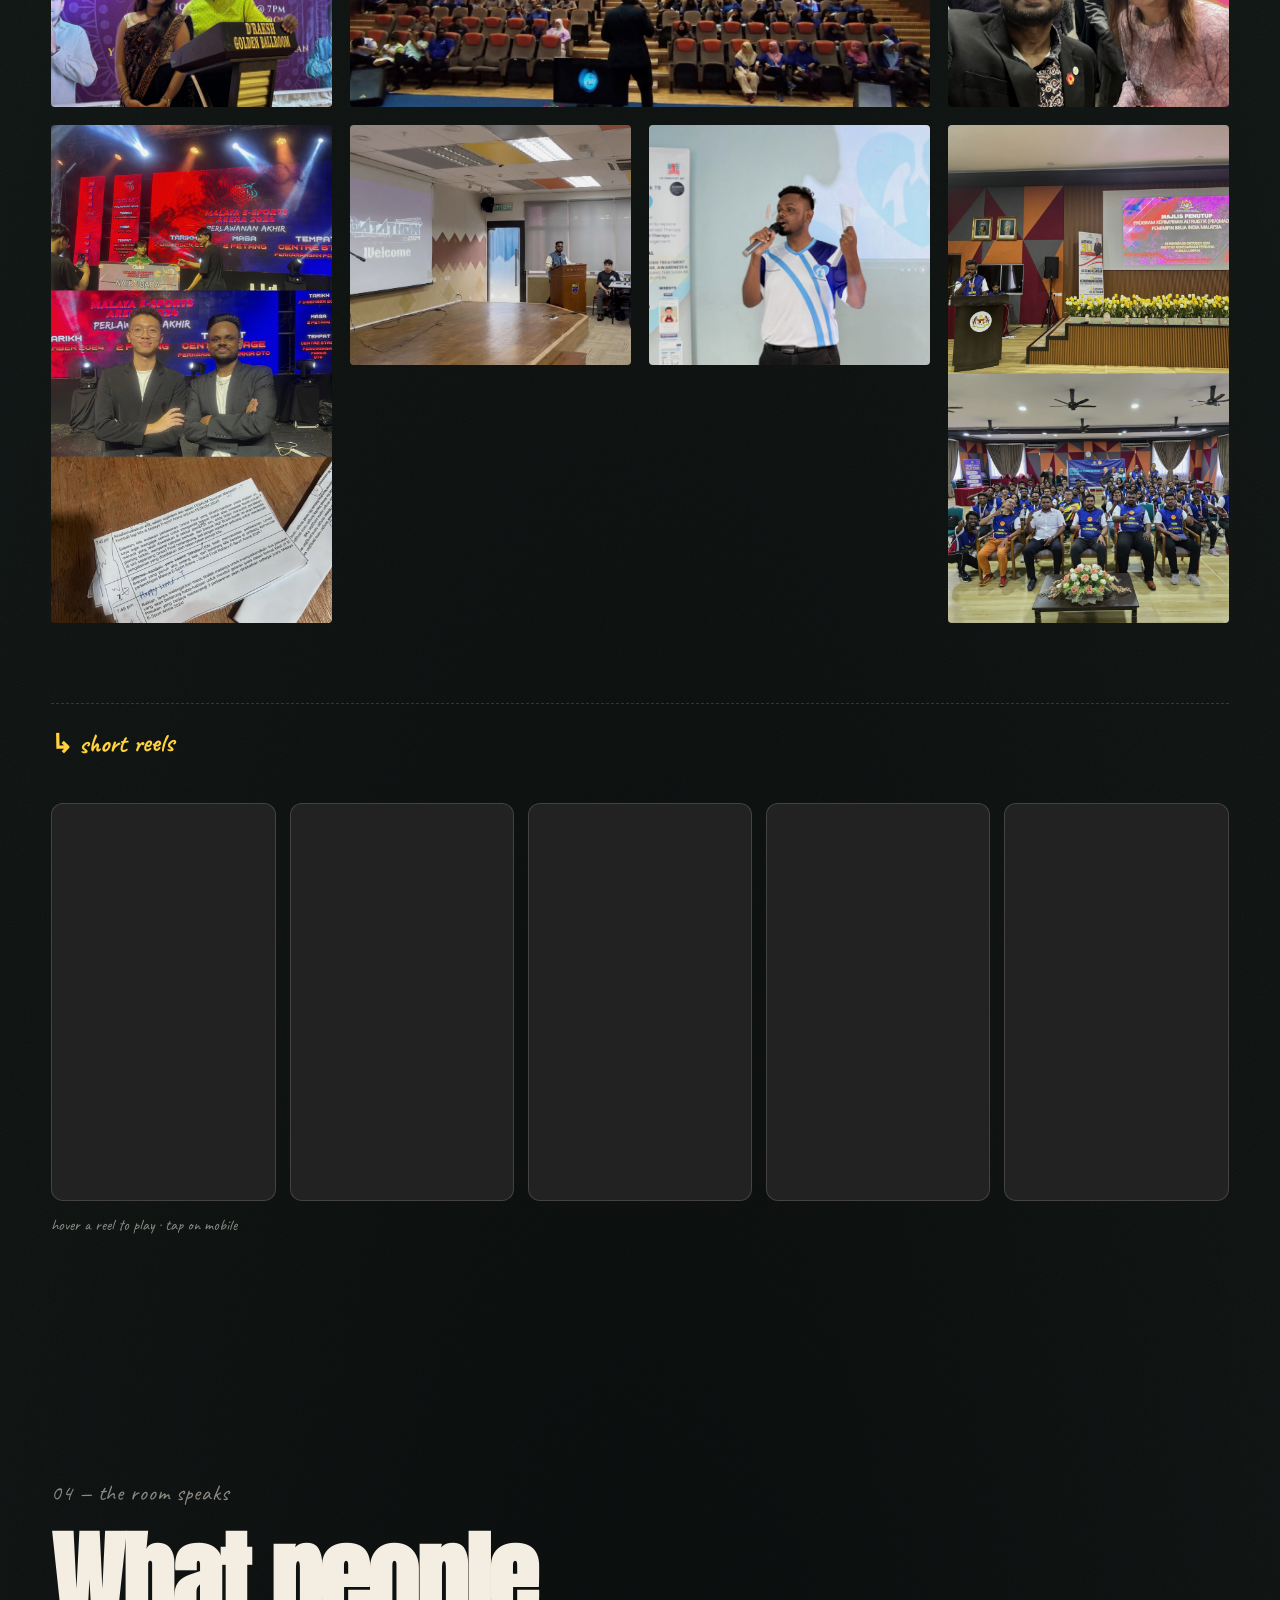
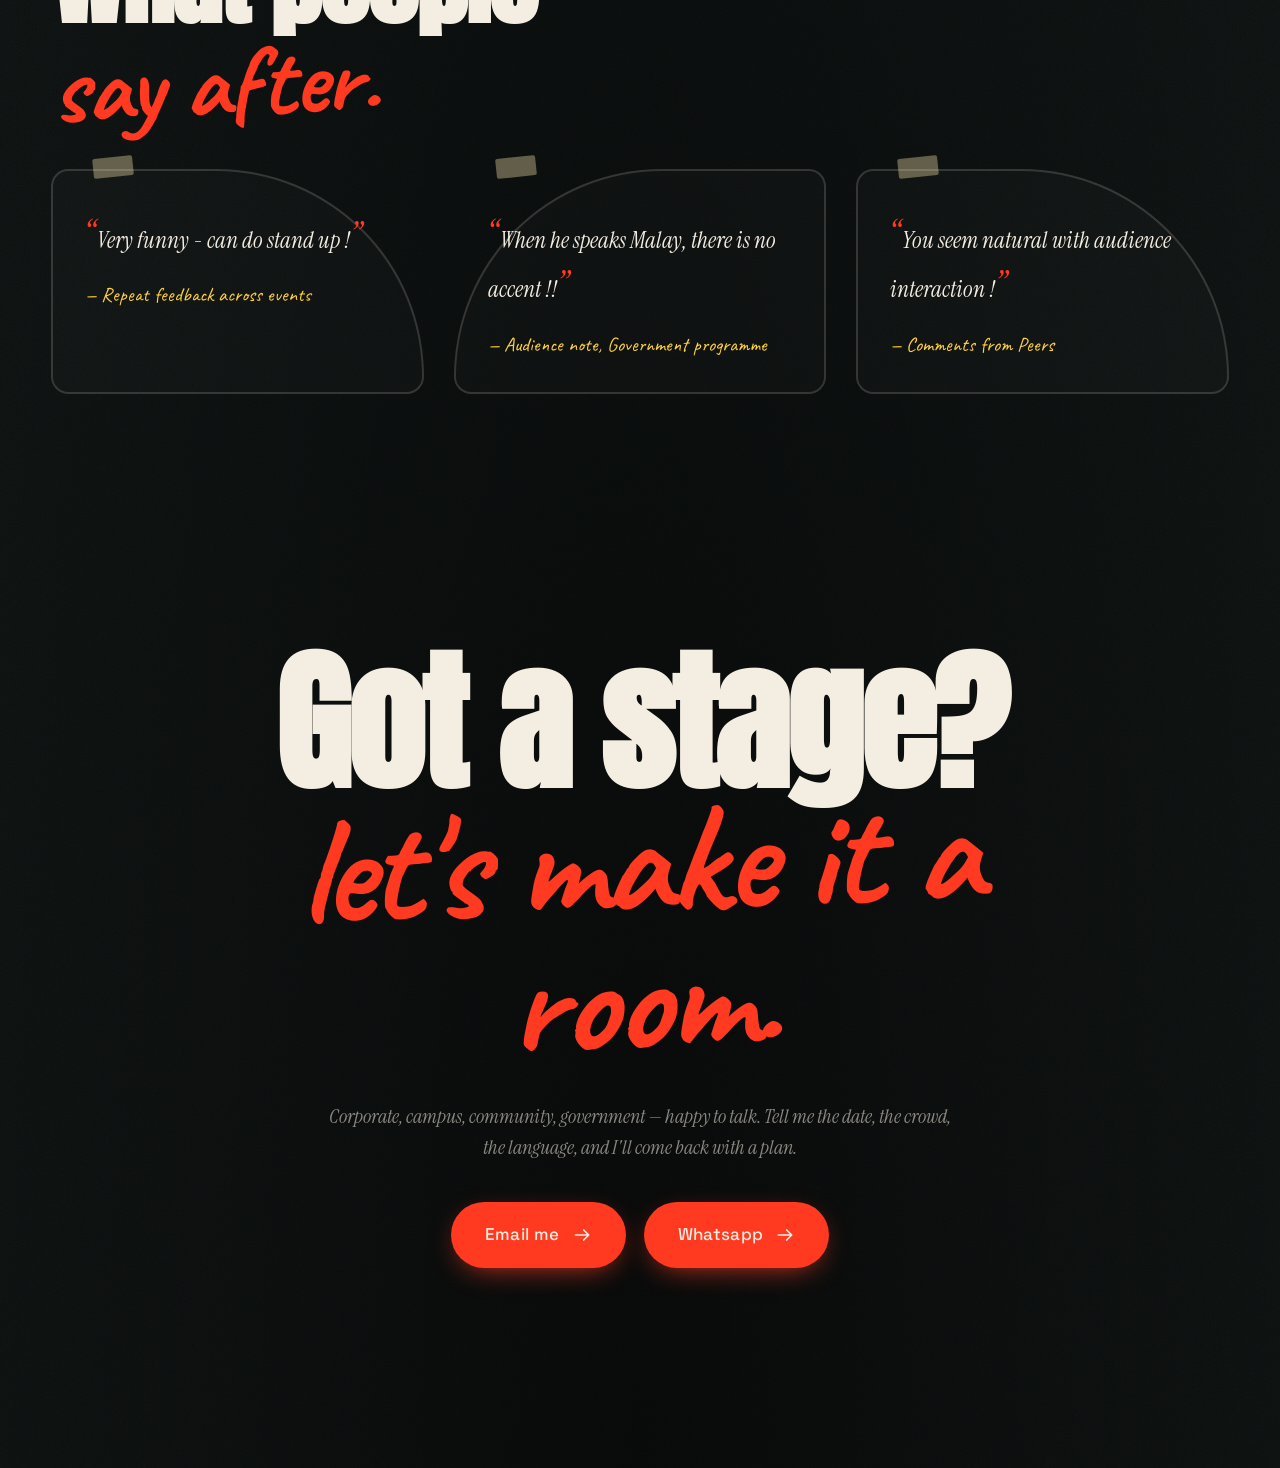
==== commit 3ae0a994: "add music, favicon, click-to-enter loader + reels/timeline fixes" ====
--- a/index.html
+++ b/index.html
@@ -6,12 +6,23 @@
 <meta name="theme-color" content="#0f1112" />
 <title data-hydrate="meta.site_title">Ananth — Emcee. Host. Storyteller.</title>
 <meta name="description" data-hydrate="meta.description" content="Ananth is a multilingual emcee (Bahasa Malaysia · English · Tamil) hosting stages across Malaysia — from campus fests and gala dinners to government ceremonies." />
+<link rel="icon" type="image/jpeg" href="assets/images/favicon.jpg" />
+<link rel="apple-touch-icon" href="assets/images/favicon.jpg" />
 <link rel="preconnect" href="https://fonts.googleapis.com">
 <link rel="preconnect" href="https://fonts.gstatic.com" crossorigin>
 <link href="https://fonts.googleapis.com/css2?family=Caveat:wght@500;700&family=Permanent+Marker&family=Anton&family=Bebas+Neue&family=Instrument+Serif:ital@0;1&family=Space+Grotesk:wght@400;500;600&family=Noto+Sans+Tamil:wght@600;800&display=swap" rel="stylesheet">
 <link rel="stylesheet" href="assets/css/styles.css" />
 </head>
 <body class="chalkboard">
+
+<!-- Background music (muted until first interaction — see main.js) -->
+<audio id="bgMusic" src="assets/audio/intro.mp3" loop preload="auto" playsinline></audio>
+
+<!-- Music toggle -->
+<button id="musicToggle" class="music-toggle" aria-label="toggle music" title="music">
+  <svg class="music-toggle__on"  viewBox="0 0 24 24" aria-hidden="true"><path d="M4 9v6h4l5 4V5L8 9H4zM16 8a5 5 0 0 1 0 8M18.5 5.5a9 9 0 0 1 0 13" fill="none" stroke="currentColor" stroke-width="2" stroke-linecap="round" stroke-linejoin="round"/></svg>
+  <svg class="music-toggle__off" viewBox="0 0 24 24" aria-hidden="true"><path d="M4 9v6h4l5 4V5L8 9H4zM17 9l5 5m0-5-5 5" fill="none" stroke="currentColor" stroke-width="2" stroke-linecap="round" stroke-linejoin="round"/></svg>
+</button>
 
 <!-- Chalk dust canvas -->
 <canvas id="dust" aria-hidden="true"></canvas>
@@ -23,11 +34,11 @@
 </div>
 
 <!-- Loader -->
-<div class="loader" id="loader" aria-hidden="true">
+<div class="loader" id="loader" role="button" tabindex="0" aria-label="Enter site">
   <svg viewBox="0 0 800 240" class="loader__svg" preserveAspectRatio="xMidYMid meet">
     <text x="400" y="160" text-anchor="middle" class="loader__text">ANANTH</text>
   </svg>
-  <span class="loader__sub">tuning the mic…</span>
+  <span class="loader__sub">click anywhere to enter</span>
 </div>
 
 <!-- Navigation -->
@@ -57,8 +68,6 @@
 <!-- Book -->
 <section class="book" id="book" data-render="book"></section>
 
-<!-- Footer -->
-<footer class="foot" data-render="footer"></footer>
 
 <!-- Lightbox -->
 <div class="lightbox" id="lightbox" aria-hidden="true">
--- a/assets/css/styles.css
+++ b/assets/css/styles.css
@@ -4,7 +4,11 @@
    lettering, taped polaroids, vibrant red/yellow/pink accents.
    ========================================================= */
 
-/* -------- TOKENS -------- */
+/* -------- TOKENS --------
+   These are overridable from assets/data/theme.json via render.js.
+   To change colors or key type sizes site-wide, edit theme.json from
+   the admin editor's Theme section — no CSS edits needed.
+*/
 :root {
   --bg-0: #0e1010;
   --bg-1: #14201c;                 /* slate green board */
@@ -24,6 +28,22 @@
   --font-body: "Space Grotesk", "Inter", system-ui, sans-serif;
   --font-tamil: "Noto Sans Tamil", sans-serif;
 
+  /* Type-size tokens — theme.json overrides these to change size sitewide */
+  --size-hero-title:    clamp(72px, 12vw, 180px);
+  --size-hero-eyebrow:  22px;
+  --size-hero-sub:      clamp(20px, 2.6vw, 32px);
+  --size-hero-blurb:    clamp(15px, 1.3vw, 18px);
+  --size-hero-meta-num: clamp(56px, 6.5vw, 96px);
+  --size-hero-meta-lbl: clamp(20px, 1.9vw, 26px);
+  --size-section-title: clamp(48px, 8vw, 120px);
+  --size-section-lede:  clamp(15px, 1.2vw, 18px);
+  --size-about-body:    clamp(17px, 1.4vw, 20px);
+  --size-about-stats:   clamp(22px, 1.9vw, 28px);
+  --size-event-title:   clamp(22px, 2.2vw, 28px);
+  --size-book-title:    clamp(60px, 12vw, 180px);
+  --size-book-lede:     clamp(18px, 1.6vw, 24px);
+  --size-quote:         clamp(20px, 1.8vw, 26px);
+
   --shadow-hard: 0 20px 40px -20px rgba(0, 0, 0, .8);
   --tape: rgba(255, 236, 179, 0.45);
 
@@ -116,6 +136,46 @@
 .cursor.is-cta  .cursor__ring { transform: scale(1.8); border-color: var(--red); background: rgba(255,58,32,0.15); }
 .cursor.is-play .cursor__ring { transform: scale(2.0); border-color: var(--pink); }
 @media (hover: none) { .cursor { display: none; } }
+
+/* -------- Music toggle -------- */
+.music-toggle {
+  position: fixed;
+  right: 20px; bottom: 20px;
+  z-index: 90;
+  width: 52px; height: 52px;
+  border-radius: 999px;
+  background: var(--red);
+  color: var(--chalk);
+  border: 0;
+  cursor: pointer;
+  display: grid; place-items: center;
+  box-shadow: 0 10px 30px -8px rgba(0,0,0,0.5), 0 0 0 3px rgba(255,58,32,0.15);
+  transition: transform .18s ease, box-shadow .18s ease;
+}
+.music-toggle:hover { transform: translateY(-2px) scale(1.05); }
+.music-toggle svg { width: 24px; height: 24px; }
+.music-toggle .music-toggle__off { display: none; }
+.music-toggle.is-muted { background: rgba(20, 32, 28, 0.85); border: 1px solid var(--chalk-faint); }
+.music-toggle.is-muted .music-toggle__on  { display: none; }
+.music-toggle.is-muted .music-toggle__off { display: block; }
+.music-toggle.is-playing::after {
+  content: "";
+  position: absolute;
+  inset: -6px;
+  border-radius: 999px;
+  border: 2px solid var(--red);
+  opacity: 0;
+  animation: musicPulse 1.6s ease-out infinite;
+  pointer-events: none;
+}
+@keyframes musicPulse {
+  0%   { opacity: .6; transform: scale(1);   }
+  100% { opacity: 0;  transform: scale(1.6); }
+}
+@media (max-width: 768px) {
+  .music-toggle { right: 14px; bottom: 14px; width: 46px; height: 46px; }
+  .music-toggle svg { width: 20px; height: 20px; }
+}
 
 /* -------- LOADER (only shows if JS is running) -------- */
 .loader { display: none !important; }
@@ -152,6 +212,14 @@
   font-size: 26px;
   color: var(--chalk-dim);
   letter-spacing: .06em;
+}
+.js-anim .loader { cursor: pointer; }
+.js-anim .loader .loader__sub {
+  animation: subFade 2.4s ease-in-out infinite;
+}
+@keyframes subFade {
+  0%,100% { opacity: .4; }
+  50%     { opacity: 1;  }
 }
 @keyframes chalkdraw { to { stroke-dashoffset: 0; } }
 @keyframes chalkfill { to { fill: var(--chalk); stroke-width: 0; } }
@@ -290,11 +358,12 @@
 .hero__stage { position: relative; z-index: 2; }
 
 .hero__eyebrow {
-  display: inline-flex;
+  display: flex;
+  width: fit-content;             /* keep the pill tight, but own its own line */
   align-items: center;
   gap: 10px;
   font-family: var(--font-hand);
-  font-size: 22px;
+  font-size: var(--size-hero-eyebrow);
   color: var(--chalk-dim);
   padding: 6px 16px;
   border: 1px dashed var(--chalk-faint);
@@ -311,13 +380,15 @@
 
 .hero__title {
   font-family: var(--font-display);
-  font-size: clamp(72px, 12vw, 180px);
+  font-size: var(--size-hero-title);
   line-height: 0.86;
   margin: 0;
   letter-spacing: -0.02em;
   color: var(--chalk);
   position: relative;
-  display: inline-block;
+  display: block;                 /* own line, no side-by-side with eyebrow */
+  width: fit-content;             /* keep the ::after underline stroke tight */
+  max-width: 100%;
   text-shadow: 2px 2px 0 rgba(0,0,0,0.4);
 }
 .hero__title .letter {
@@ -346,7 +417,7 @@
   margin: 32px 0 22px;
   font-family: var(--font-serif);
   font-style: italic;
-  font-size: clamp(20px, 2.6vw, 32px);
+  font-size: var(--size-hero-sub);
   color: var(--chalk);
   display: flex;
   flex-wrap: wrap;
@@ -358,7 +429,7 @@
   position: relative;
   display: inline-block;
   min-width: 320px;
-  height: 1.2em;
+  height: 1.4em;
   overflow: hidden;
   vertical-align: bottom;
 }
@@ -371,17 +442,25 @@
   font-family: var(--font-marker);
   font-style: normal;
   font-size: 1em;
+  line-height: 1.4;
   color: var(--yellow);
   white-space: nowrap;
 }
-.hero__rotator .rot.ta { font-family: var(--font-tamil); font-weight: 800; color: var(--pink); }
+.hero__rotator .rot.ta {
+  font-family: var(--font-tamil);
+  font-weight: 700;
+  color: var(--pink);
+  font-size: 0.72em;
+  line-height: 1.9;
+  letter-spacing: 0;
+}
 .hero__rotator .rot.bm { color: var(--red); }
 .hero__rotator .rot.is-in { opacity: 1; transform: translateY(0); }
 .hero__rotator .rot.is-out { opacity: 0; transform: translateY(-100%); }
 
 .hero__blurb {
   max-width: 620px;
-  font-size: clamp(15px, 1.3vw, 18px);
+  font-size: var(--size-hero-blurb);
   line-height: 1.65;
   color: var(--chalk-dim);
   margin: 0 0 36px;
@@ -453,15 +532,16 @@
 .hero__meta > div { display: flex; align-items: flex-start; gap: 12px; }
 .meta__num {
   font-family: var(--font-display);
-  font-size: 44px;
+  font-size: var(--size-hero-meta-num);
   color: var(--yellow);
   line-height: 1;
 }
 .meta__lbl {
   font-family: var(--font-hand);
-  font-size: 16px;
-  color: var(--chalk-dim);
-  line-height: 1.2;
+  font-size: var(--size-hero-meta-lbl);
+  color: var(--chalk);
+  line-height: 1.25;
+  opacity: 0.85;
 }
 
 /* Hero polaroids column */
@@ -522,15 +602,22 @@
   color: var(--red); font-family: var(--font-marker); font-size: 22px;
 }
 
-.hero__scroll {
-  position: absolute;
-  bottom: 20px; left: var(--gutter);
-  display: flex; flex-direction: column; align-items: center; gap: 8px;
-  font-family: var(--font-hand);
-  font-size: 18px;
-  color: var(--chalk-dim);
-  writing-mode: vertical-lr;
-  letter-spacing: .1em;
+/* Scroll hint — hide by default; only show at very-wide desktop where it has room */
+.hero__scroll { display: none; }
+@media (min-width: 1400px) {
+  .hero__scroll {
+    display: flex;
+    position: absolute;
+    bottom: 24px; right: 24px;
+    flex-direction: column; align-items: center; gap: 8px;
+    font-family: var(--font-hand);
+    font-size: 16px;
+    color: var(--chalk-dim);
+    writing-mode: vertical-lr;
+    letter-spacing: .1em;
+    pointer-events: none;
+    z-index: 4;
+  }
 }
 .hero__scroll-line {
   writing-mode: horizontal-tb;
@@ -539,10 +626,6 @@
   animation: scrollLine 2s ease-in-out infinite;
 }
 @keyframes scrollLine { 0%,100% { transform: translateY(0); opacity: .8; } 50% { transform: translateY(10px); opacity: .3; } }
-
-@media (max-width: 1099px) {
-  .hero { grid-template-columns: 1fr; padding-top: 120px; }
-}
 
 /* -------- MARQUEE -------- */
 .marquee {
@@ -578,7 +661,7 @@
 .section-num span { color: var(--chalk-dim); }
 .section-title {
   font-family: var(--font-display);
-  font-size: clamp(48px, 8vw, 120px);
+  font-size: var(--size-section-title);
   line-height: .9;
   margin: 0 0 32px;
   letter-spacing: -0.02em;
@@ -598,7 +681,7 @@
 }
 .section-lede {
   max-width: 620px;
-  font-size: clamp(15px, 1.2vw, 18px);
+  font-size: var(--size-section-lede);
   color: var(--chalk-dim);
   margin-bottom: 40px;
   line-height: 1.6;
@@ -638,7 +721,7 @@
 @media (max-width: 900px) { .about__grid { grid-template-columns: 1fr; gap: 60px; } }
 
 .about__col--copy p {
-  font-size: clamp(17px, 1.4vw, 20px);
+  font-size: var(--size-about-body);
   line-height: 1.65;
   color: var(--chalk);
   margin: 0 0 20px;
@@ -724,35 +807,39 @@
 }
 .about__portrait-tag {
   position: absolute;
-  bottom: -14px; right: -10px;
+  top: 18px; left: 18px;
   background: var(--red);
   color: var(--chalk);
   padding: 6px 16px;
   font-family: var(--font-marker);
   font-size: 18px;
-  transform: rotate(4deg);
+  transform: rotate(-3deg);
   box-shadow: 0 6px 16px -6px rgba(0,0,0,.5);
+  z-index: 2;
+  white-space: nowrap;
 }
 .about__stats {
   display: grid;
-  gap: 14px;
+  gap: 16px;
 }
 .about__stats li {
   display: flex; align-items: baseline; justify-content: space-between;
-  padding: 12px 0;
+  padding: 16px 0;
   border-bottom: 1px dashed var(--chalk-faint);
   gap: 20px;
 }
 .about__stats b {
   font-family: var(--font-marker);
-  font-size: 20px;
-  color: var(--chalk);
+  font-size: var(--size-about-stats);
+  color: var(--chalk);
+  letter-spacing: 0.01em;
 }
 .about__stats span {
   font-family: var(--font-hand);
-  font-size: 20px;
+  font-size: var(--size-about-stats);
   color: var(--yellow);
   text-align: right;
+  line-height: 1.2;
 }
 
 /* -------- STAGES / TIMELINE -------- */
@@ -782,22 +869,37 @@
 .filter.is-active { background: var(--chalk); color: var(--bg-0); border-color: var(--chalk); }
 
 .timeline {
+  list-style: none;
+  margin: 0;
+  padding: 0;
+  display: grid;
+  grid-template-columns: repeat(auto-fit, minmax(280px, 1fr));
+  gap: 48px 40px;
+  align-items: start;
+}
+.tl__col {
   position: relative;
   padding-left: 40px;
-}
-.timeline::before {
+  min-width: 0;
+}
+.tl__col::before {
   content: "";
   position: absolute;
-  top: 0; bottom: 0; left: 14px;
+  top: 24px; bottom: 0; left: 14px;
   width: 2px;
   background: repeating-linear-gradient(180deg, var(--chalk-faint) 0 6px, transparent 6px 12px);
+}
+.tl__events {
+  list-style: none;
+  margin: 0;
+  padding: 0;
 }
 .tl__year {
   position: relative;
   font-family: var(--font-display);
   font-size: 42px;
   line-height: 1;
-  margin: 40px 0 20px -40px;
+  margin: 0 0 20px -40px;
   padding-left: 0;
 }
 .tl__year span {
@@ -847,7 +949,7 @@
 
 .tl__event h3 {
   font-family: var(--font-serif);
-  font-size: clamp(22px, 2.2vw, 28px);
+  font-size: var(--size-event-title);
   margin: 0 0 4px;
   color: var(--chalk);
   line-height: 1.15;
@@ -1037,7 +1139,7 @@
 .voice p {
   font-family: var(--font-serif);
   font-style: italic;
-  font-size: clamp(20px, 1.8vw, 26px);
+  font-size: var(--size-quote);
   line-height: 1.35;
   color: var(--chalk);
   margin: 0 0 20px;
@@ -1072,7 +1174,7 @@
 .book__inner { max-width: 900px; margin: 0 auto; }
 .book__title {
   font-family: var(--font-display);
-  font-size: clamp(60px, 12vw, 180px);
+  font-size: var(--size-book-title);
   line-height: .9;
   margin: 0 0 32px;
   letter-spacing: -0.02em;
@@ -1086,7 +1188,7 @@
 .book__lede {
   font-family: var(--font-serif);
   font-style: italic;
-  font-size: clamp(18px, 1.6vw, 24px);
+  font-size: var(--size-book-lede);
   color: var(--chalk-dim);
   margin: 0 auto 40px;
   max-width: 640px;
@@ -1107,6 +1209,8 @@
   border-top: 1px dashed var(--chalk-faint);
   text-align: left;
 }
+/* Hide the facts row entirely if it has no items */
+.book__facts:empty { display: none; padding: 0; border: 0; }
 .book__facts li {
   font-family: var(--font-hand);
   font-size: 20px;
@@ -1199,6 +1303,199 @@
   border-radius: 999px;
 }
 
+/* =========================================================
+   RESPONSIVE — phone → tablet → laptop → desktop
+   Ordered from largest breakpoint down. Each block only
+   overrides what needs to change at that width.
+   ========================================================= */
+
+/* ---- LAPTOP & below: hero polaroids column starts to compress ---- */
+@media (max-width: 1199px) {
+  .hero { gap: 32px; }
+  .hero__polaroids { transform: scale(0.85); transform-origin: top right; }
+}
+
+/* ---- MEDIUM LAPTOP / SMALL DESKTOP ---- */
+@media (max-width: 1099px) {
+  .hero {
+    grid-template-columns: 1fr;
+    padding-top: 110px;
+    gap: 40px;
+  }
+  .hero__polaroids { display: none; }         /* stack removed on tablet & below */
+  .hero__blurb { max-width: 100%; }
+  .hero__meta  { max-width: 100%; flex-wrap: wrap; }
+}
+
+/* ---- TABLET (768–1023) ---- */
+@media (max-width: 1023px) {
+  :root { --gutter: clamp(20px, 5vw, 40px); }
+  .hero { min-height: auto; padding: 120px var(--gutter) 60px; }
+  .hero__title { font-size: clamp(64px, 14vw, 140px); }
+  .about, .stages, .gallery, .voices { padding: 80px var(--gutter); }
+  .book { padding: 100px var(--gutter); }
+  .wall { grid-template-columns: repeat(3, 1fr); grid-auto-rows: 220px; }
+  .about__grid { grid-template-columns: 1fr; gap: 48px; }
+  .about__col--visual { position: static; }   /* stop sticky so it stacks cleanly */
+  .about__portrait { max-width: 420px; margin-inline: auto 40px; margin-bottom: 40px; }
+  .voice-grid { grid-template-columns: 1fr 1fr; }
+  .book__actions { gap: 12px; }
+}
+
+/* ---- LARGE MOBILE / SMALL TABLET (600–767) ---- */
+@media (max-width: 767px) {
+  :root { --gutter: 20px; }
+
+  /* Nav */
+  .nav { padding: 14px var(--gutter); }
+  .nav.is-scrolled { padding: 10px var(--gutter); }
+  .nav__brand { font-size: 14px; }
+  .nav__chalk { font-size: 26px; }
+  .nav__word { font-size: 20px; }
+
+  /* Hero */
+  .hero { padding: 100px var(--gutter) 48px; min-height: auto; }
+  .hero__eyebrow { font-size: 16px; padding: 5px 12px; margin-bottom: 20px; }
+  .hero__title { font-size: clamp(56px, 18vw, 100px); }
+  .hero__sub { font-size: clamp(18px, 5vw, 24px); margin: 24px 0 18px; }
+  .hero__rotator { min-width: 0; width: 100%; }
+  .hero__blurb { font-size: 15px; margin-bottom: 28px; }
+  .hero__actions { flex-direction: column; align-items: stretch; gap: 12px; }
+  .hero__actions .btn { justify-content: center; }
+  .btn { padding: 14px 22px; }
+  .btn--big { padding: 16px 24px; font-size: 15px; }
+
+  /* Meta stats stack 3-in-a-row using less spacing */
+  .hero__meta { gap: 20px; padding-top: 18px; }
+  .hero__meta > div { flex: 1 1 auto; gap: 10px; }
+  .meta__num { font-size: 44px; }
+  .meta__lbl { font-size: 16px; }
+
+  /* Marquee — smaller type */
+  .marquee { padding: 16px 0; }
+  .marquee__track { gap: 24px; font-size: clamp(18px, 5vw, 26px); }
+
+  /* Section titles */
+  .section-title { font-size: clamp(38px, 11vw, 68px); margin-bottom: 24px; }
+  .section-num { font-size: 18px; margin-bottom: 16px; }
+  .section-lede { font-size: 15px; margin-bottom: 32px; }
+
+  /* About */
+  .about, .stages, .gallery, .voices { padding: 64px var(--gutter); }
+  .about__col--copy p { font-size: 16px; }
+  .about__quote { padding: 20px 20px !important; font-size: 20px !important; }
+  .about__portrait { max-width: 100%; margin-bottom: 32px; }
+  .about__stats b { font-size: 20px; }
+  .about__stats span { font-size: 20px; }
+
+  /* Stages / timeline */
+  .filters { gap: 8px; }
+  .filter { padding: 8px 14px; font-size: 16px; }
+  .timeline { gap: 32px; }
+  .tl__col { padding-left: 32px; }
+  .tl__col::before { left: 10px; }
+  .tl__year { font-size: 32px; margin: 0 0 16px -32px; }
+  .tl__year span { padding: 6px 12px; box-shadow: 3px 3px 0 var(--red); }
+  .tl__event h3 { font-size: 19px; }
+  .tl__event p { font-size: 14px; }
+  .tl__dot { top: 22px; left: -28px; width: 12px; height: 12px; }
+
+  /* Key people grid */
+  .keypeople { margin-top: 48px; padding-top: 32px; }
+  .keypeople ul { grid-template-columns: repeat(auto-fit, minmax(140px, 1fr)); gap: 12px; }
+  .keypeople li { padding: 14px; }
+  .keypeople b { font-size: 17px; }
+
+  /* Clients marquee */
+  .clients { padding: 40px 0; }
+  .clients__track { font-size: clamp(30px, 9vw, 52px); gap: 24px; }
+
+  /* Gallery */
+  .wall { grid-template-columns: repeat(2, 1fr); grid-auto-rows: 180px; gap: 12px; }
+  .wall__item--wide { grid-column: span 2; }
+  .wall__item--tall { grid-row: span 2; }
+  .wall__item figcaption { padding: 12px; opacity: 1; transform: none; }
+  .wall__item figcaption b { font-size: 18px; }
+  .wall__item figcaption span { font-size: 14px; }
+
+  /* Reels row */
+  .reels__row { grid-template-columns: repeat(2, 1fr); gap: 10px; }
+
+  /* Voices */
+  .voice-grid { grid-template-columns: 1fr; gap: 20px; }
+  .voice { padding: 32px 24px 24px; border-radius: 20px !important; transform: none !important; }
+  .voice p { font-size: 20px; }
+
+  /* Book */
+  .book { padding: 80px var(--gutter); }
+  .book__title { font-size: clamp(48px, 14vw, 96px); margin-bottom: 24px; }
+  .book__lede { font-size: 17px; margin-bottom: 32px; }
+  .book__actions { flex-direction: column; align-items: stretch; }
+  .book__actions .btn { justify-content: center; }
+  .book__facts { grid-template-columns: 1fr 1fr; gap: 16px; text-align: left; margin-top: 32px; padding-top: 32px; }
+  .book__facts li { font-size: 17px; }
+
+  /* Footer */
+  .foot { padding: 32px var(--gutter); }
+  .foot__row { flex-direction: column; align-items: flex-start; gap: 8px; }
+  .foot__sig { font-size: 22px; }
+}
+
+/* ---- SMALL MOBILE (≤ 480) ---- */
+@media (max-width: 480px) {
+  :root { --gutter: 16px; }
+
+  .nav__word { display: none; }
+  .nav__chalk { font-size: 28px; }
+
+  .hero { padding-top: 88px; }
+  .hero__title { font-size: clamp(48px, 20vw, 88px); letter-spacing: -0.03em; }
+  .hero__blurb { font-size: 14.5px; }
+
+  /* Meta stats: 3 in a row still, but tighter */
+  .hero__meta { gap: 12px; }
+  .meta__num { font-size: 28px; }
+  .meta__lbl { font-size: 13px; }
+
+  .section-title { font-size: clamp(34px, 12vw, 56px); }
+
+  /* Timeline dots + spacing */
+  .tl__col { padding-left: 28px; }
+  .tl__col::before { left: 8px; }
+  .tl__year { margin-left: -28px; font-size: 28px; }
+
+  /* Gallery goes 1-col on tiny screens for readability */
+  .wall { grid-template-columns: 1fr; grid-auto-rows: 240px; }
+  .wall__item--wide, .wall__item--tall { grid-column: auto; grid-row: auto; }
+
+  /* Reels 1-col on tiniest phones — bigger tap targets */
+  .reels__row { grid-template-columns: 1fr; }
+  .reel { aspect-ratio: 16/9; }   /* landscape looks better than portrait on a small tile */
+
+  /* Book facts single column */
+  .book__facts { grid-template-columns: 1fr; }
+
+  /* Lightbox close a bit smaller */
+  .lightbox__close { top: 16px; right: 16px; width: 40px; height: 40px; font-size: 24px; }
+  .lightbox__cap { font-size: 18px; bottom: 16px; }
+}
+
+/* ---- LANDSCAPE PHONE — keep hero from being too tall ---- */
+@media (max-width: 900px) and (orientation: landscape) {
+  .hero { min-height: auto; padding-top: 90px; padding-bottom: 40px; }
+}
+
+/* ---- HOVER-CAPABLE ONLY (desktop): keep hover effects; disable on touch ---- */
+@media (hover: none) {
+  .wall__item figcaption { opacity: 1; transform: none; }
+  .voice:hover { transform: none; }
+  .keypeople li:hover { transform: none; }
+  .btn--primary:hover { transform: none; }
+  .btn--ghost:hover { transform: none; }
+  .polaroid:hover { transform: none !important; }
+  .cursor { display: none; }
+}
+
 /* -------- REDUCED MOTION -------- */
 @media (prefers-reduced-motion: reduce) {
   *, *::before, *::after {
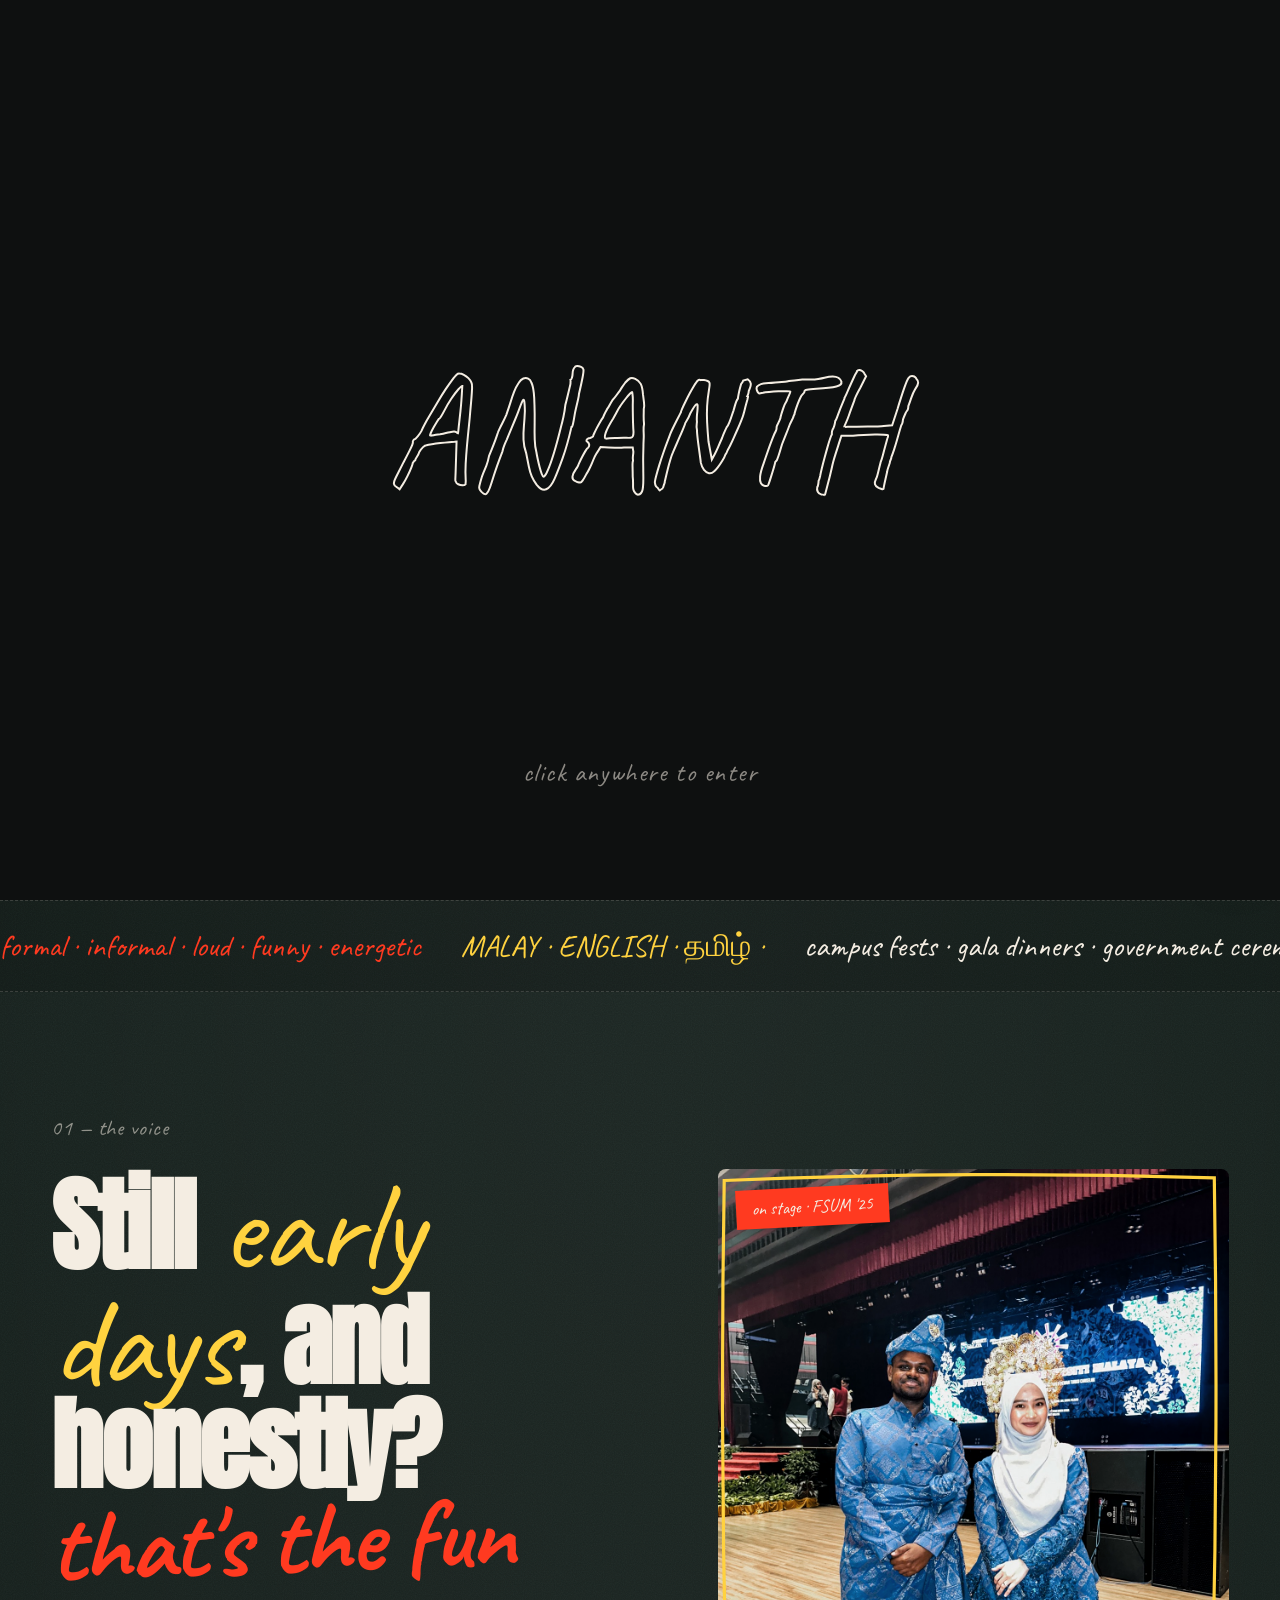
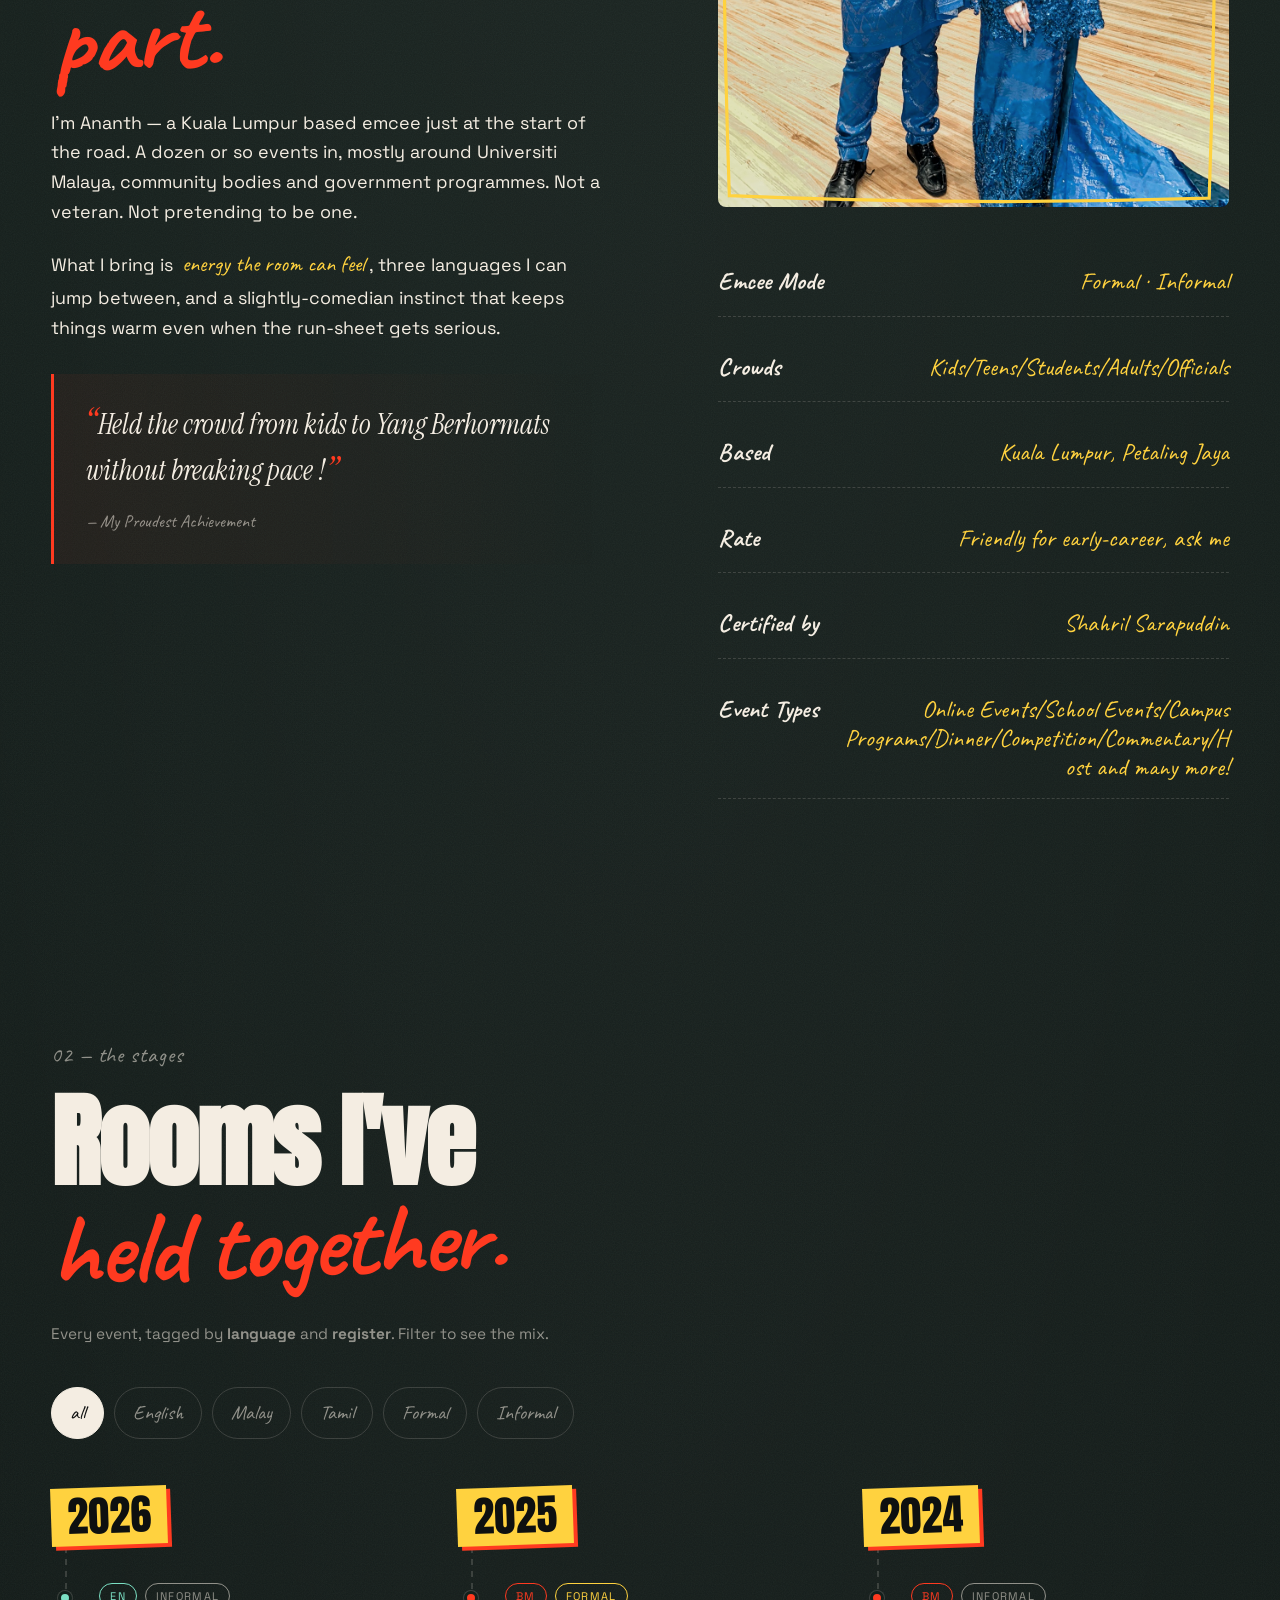
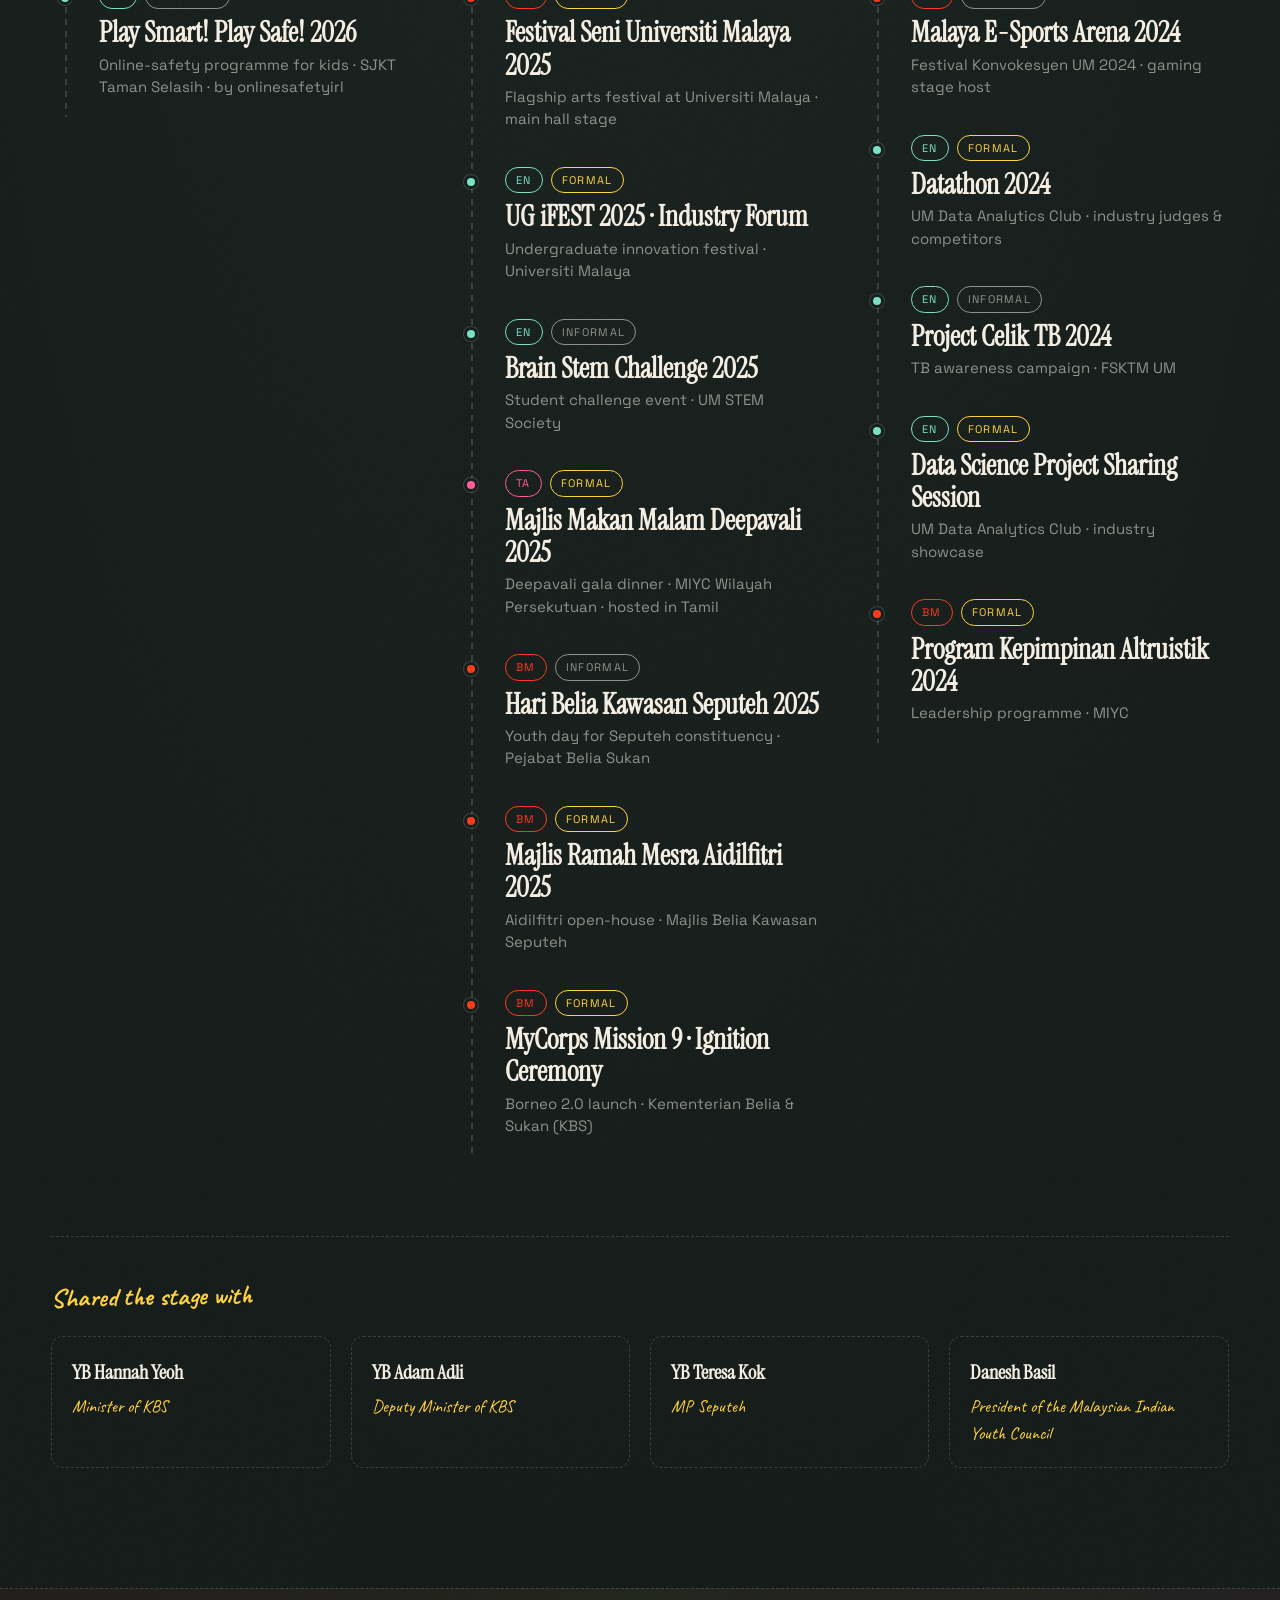
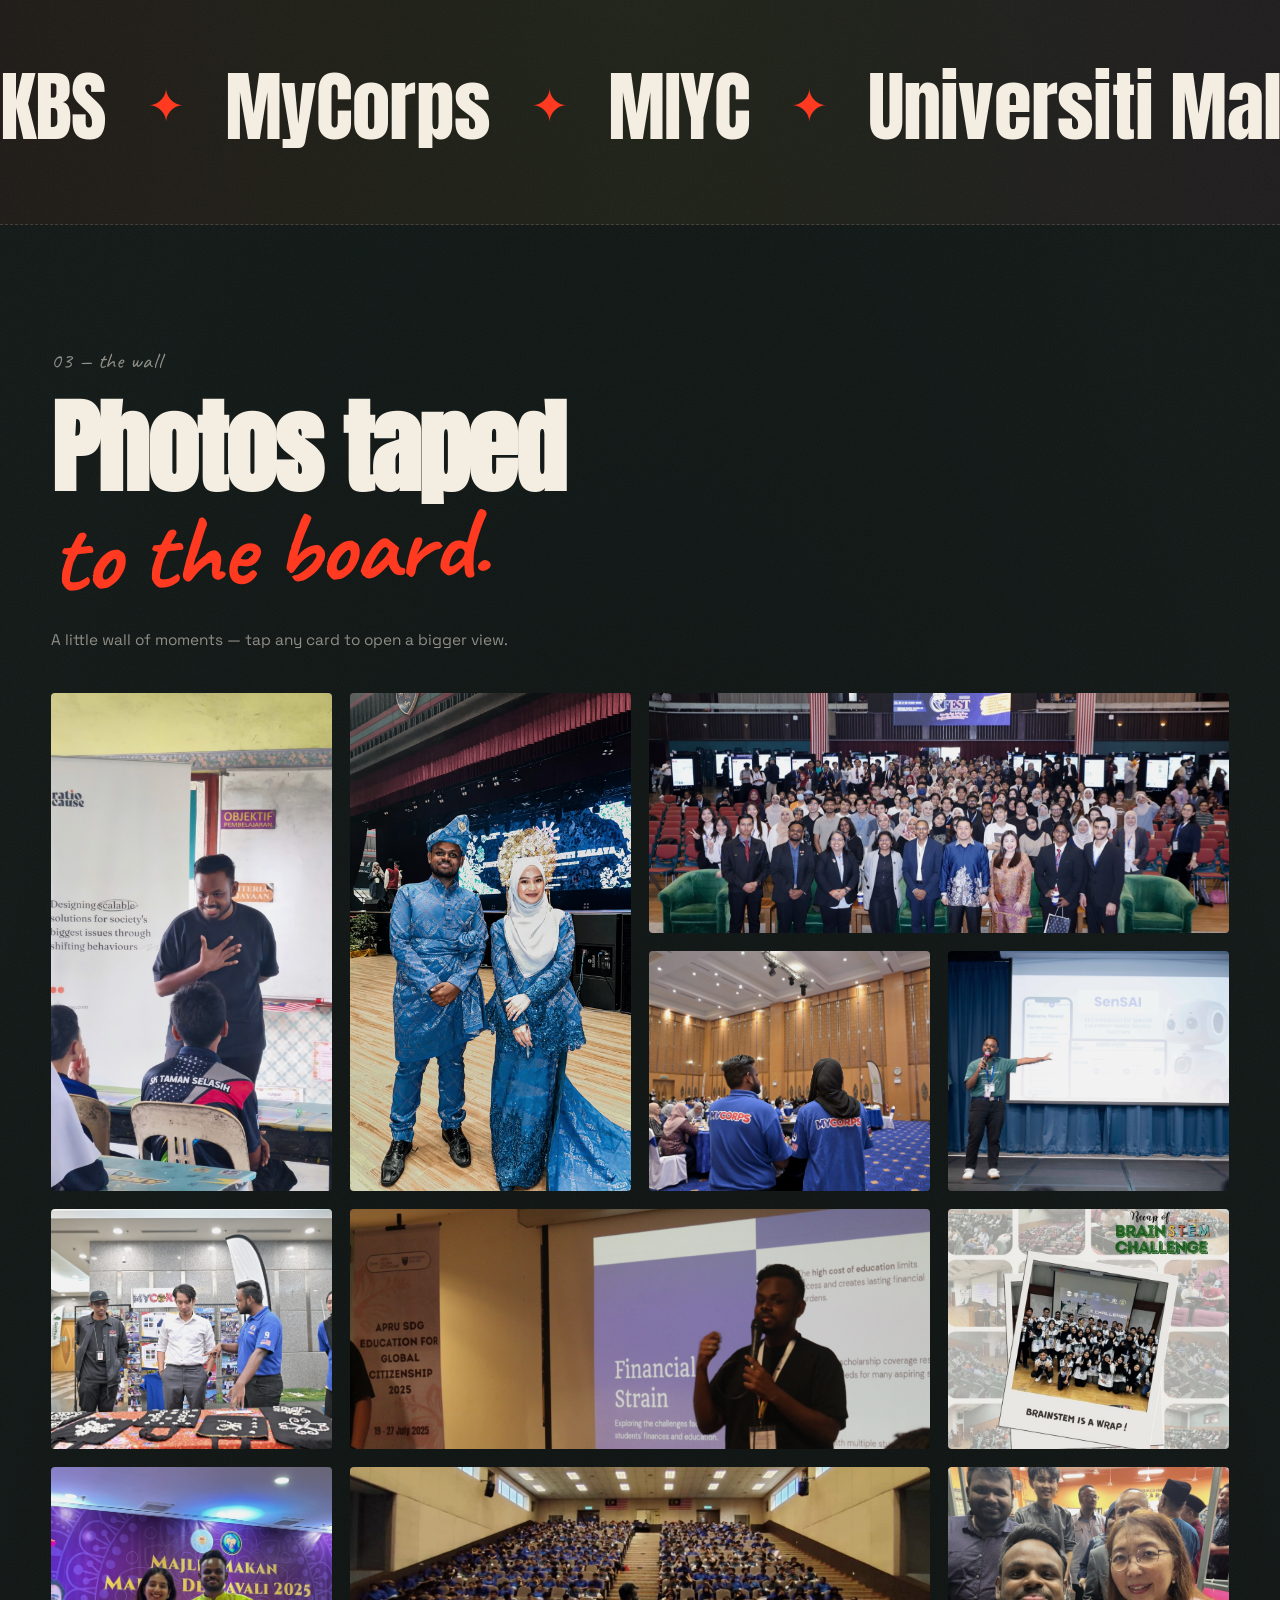
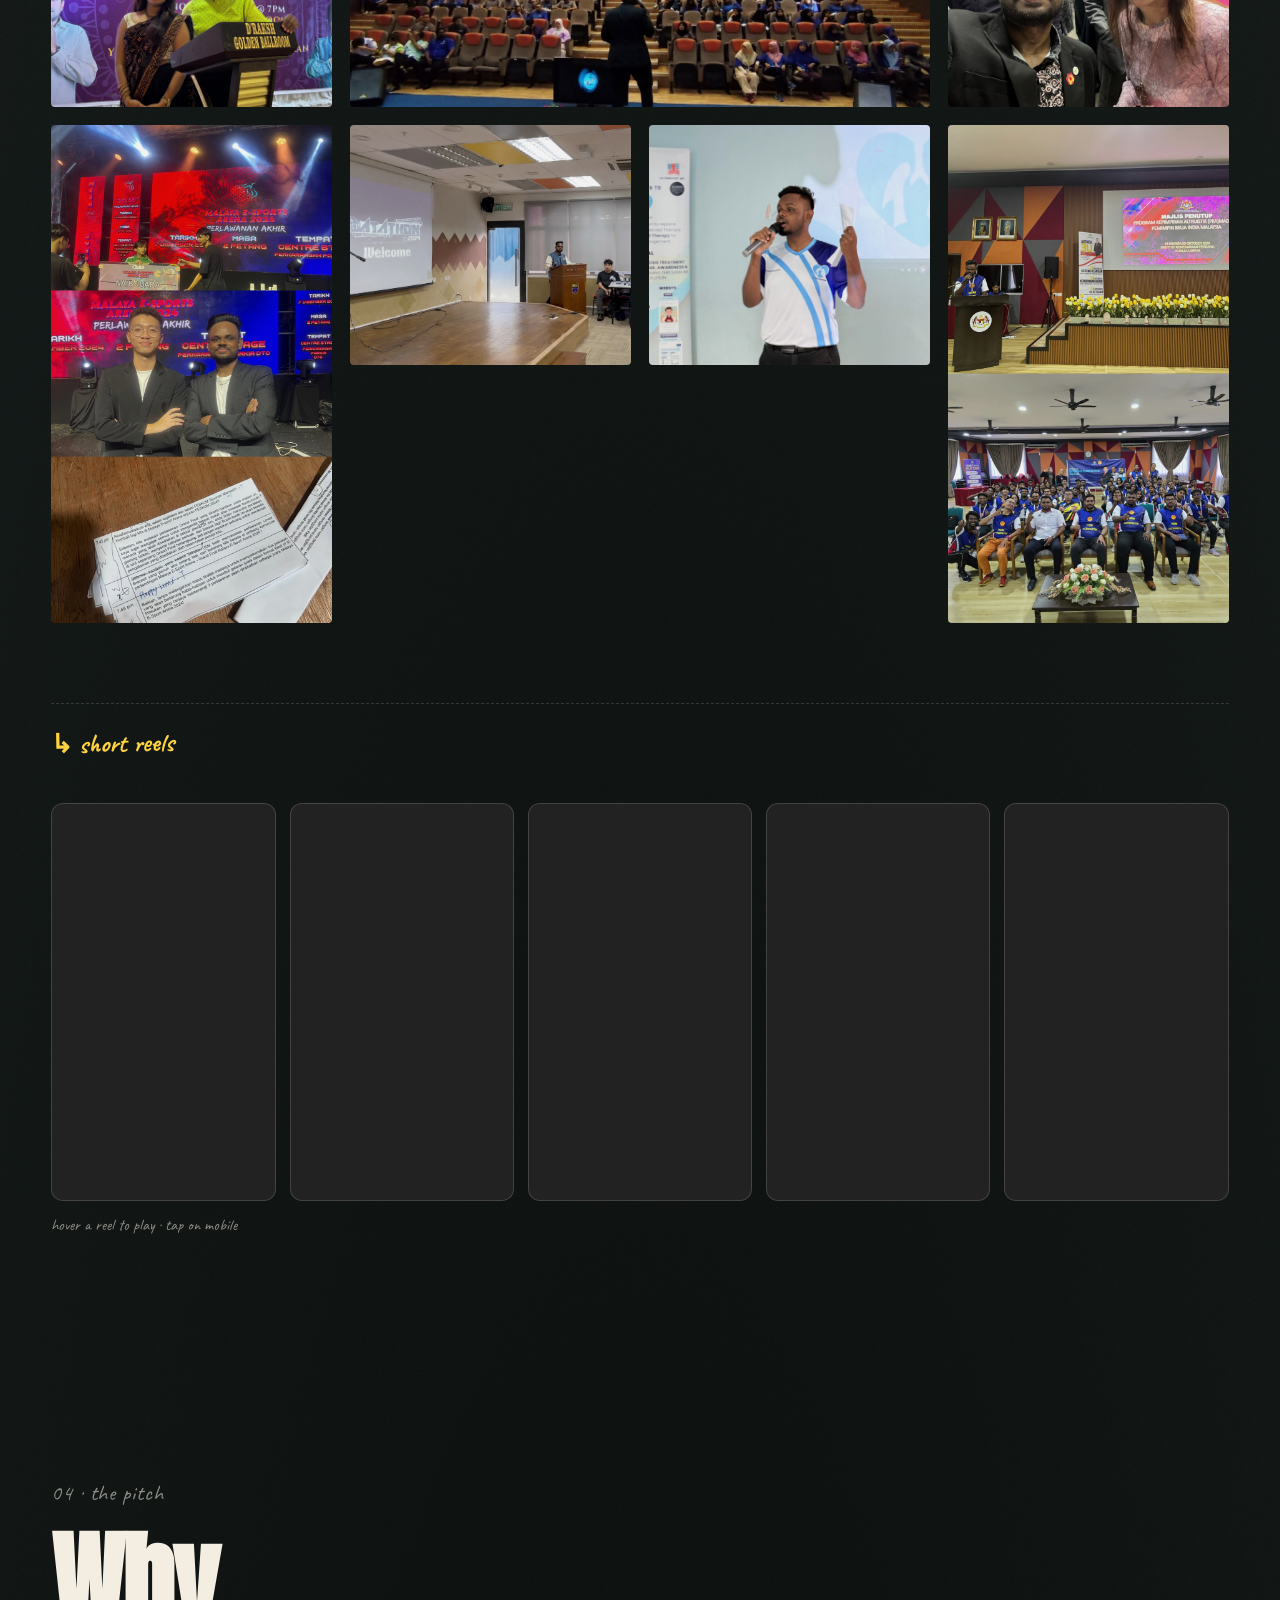
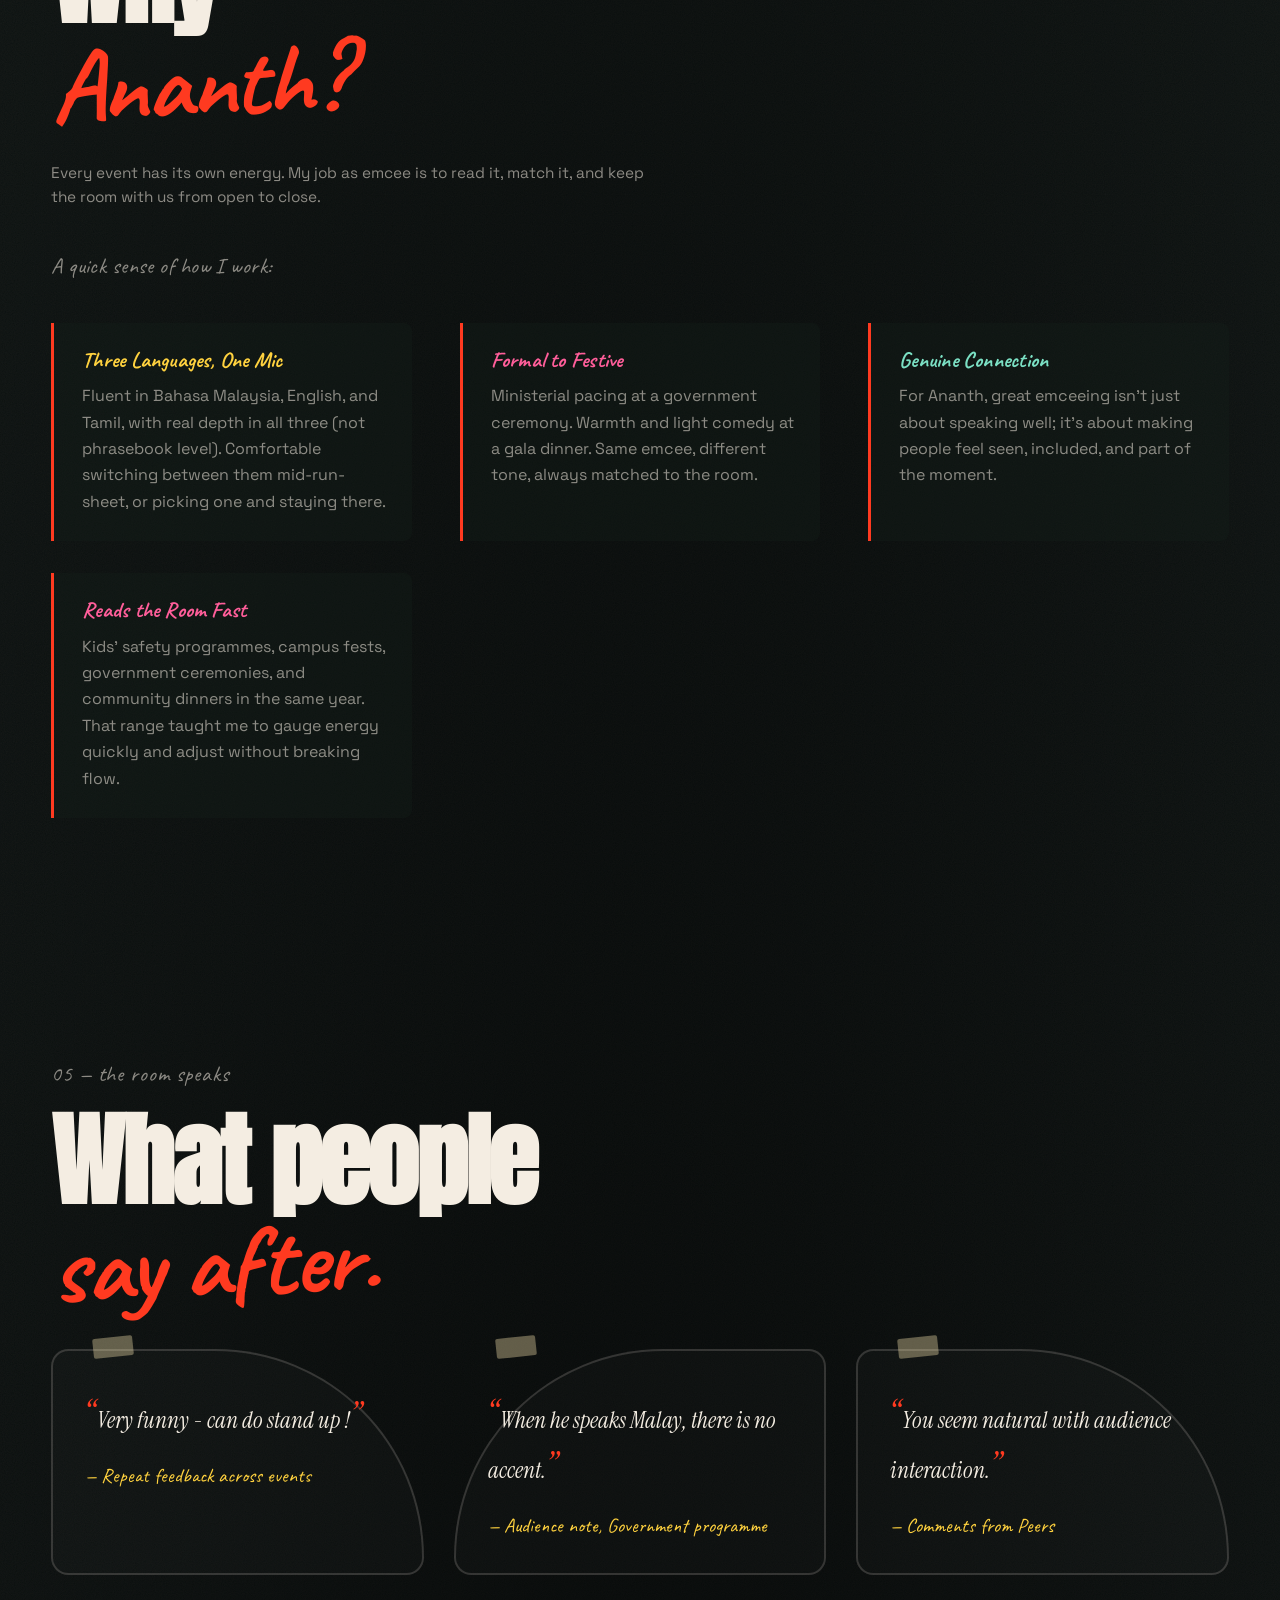
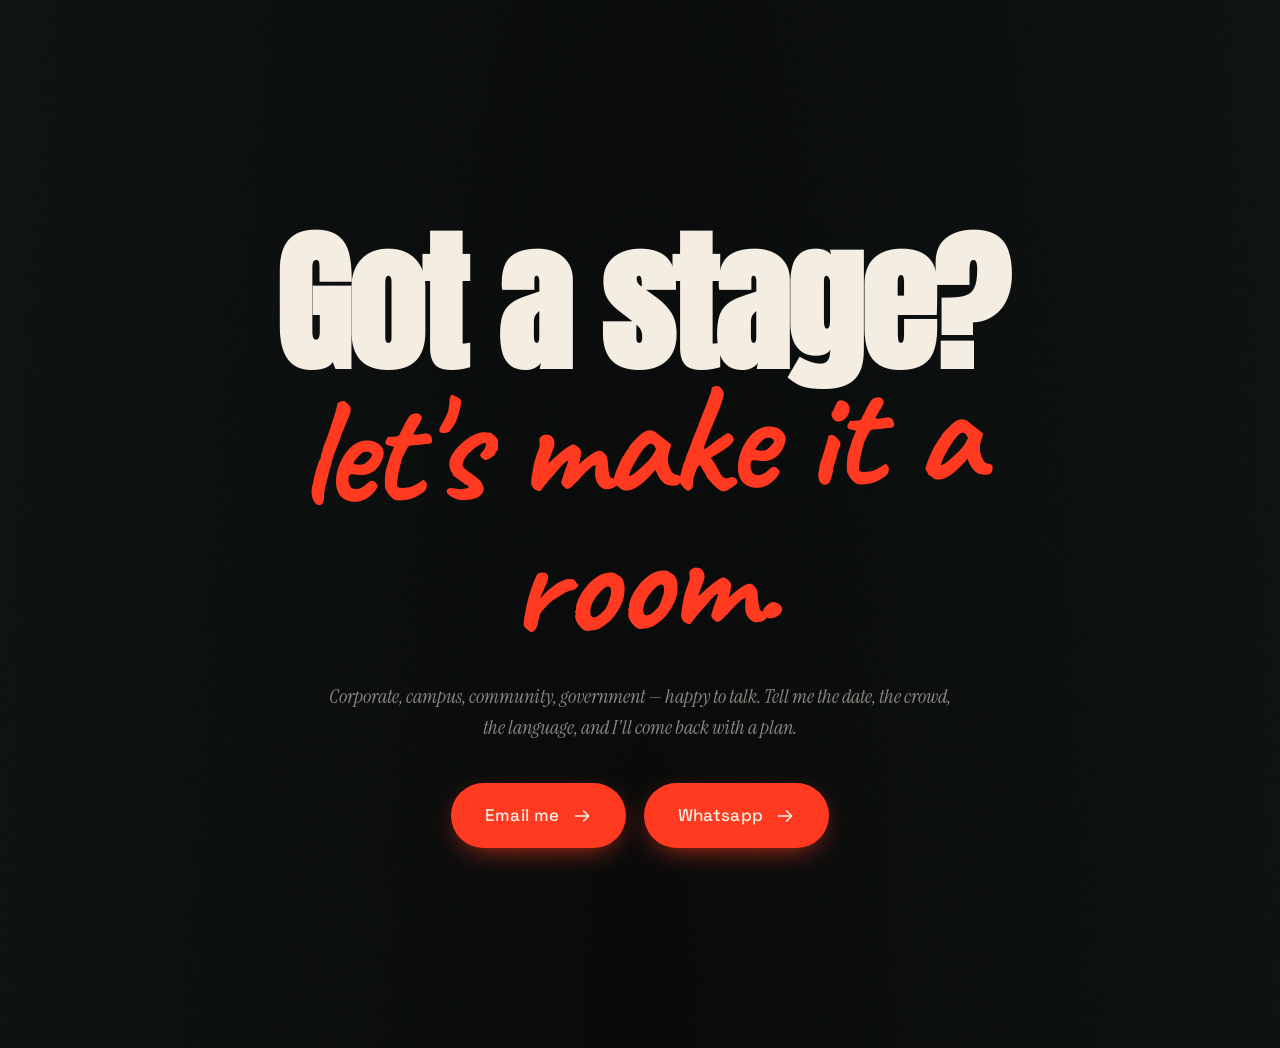
==== commit 4097cbf8: "admin: tidy up · no visible changes" ====
--- a/index.html
+++ b/index.html
@@ -62,6 +62,9 @@
 <!-- Gallery -->
 <section class="gallery" id="gallery" data-render="gallery"></section>
 
+<!-- Why Ananth? -->
+<section class="why" id="why" data-render="why"></section>
+
 <!-- Voices -->
 <section class="voices" id="voices" data-render="voices"></section>
 
--- a/assets/css/styles.css
+++ b/assets/css/styles.css
@@ -352,6 +352,12 @@
 .scribble--star { top: 8%; right: 18%; width: 44px; color: var(--yellow); animation: spin 22s linear infinite; }
 .scribble--spark { bottom: 22%; left: 4%; width: 40px; color: var(--red); animation: pulse 3s ease-in-out infinite; }
 .scribble--underline { bottom: 26%; left: 8%; width: 160px; color: var(--yellow); transform: rotate(-3deg); }
+@media (max-width: 640px) {
+  .scribble--spark,
+  .scribble--underline { display: none; }
+  .scribble--1 { top: 6%; left: 40%; width: 120px; }
+  .scribble--star { top: 4%; right: 10%; width: 34px; }
+}
 @keyframes spin { to { transform: rotate(360deg); } }
 @keyframes pulse { 0%,100% { transform: scale(1); opacity: .7; } 50% { transform: scale(1.15); opacity: 1; } }
 
@@ -833,6 +839,8 @@
   font-size: var(--size-about-stats);
   color: var(--chalk);
   letter-spacing: 0.01em;
+  flex-shrink: 0;
+  white-space: nowrap;
 }
 .about__stats span {
   font-family: var(--font-hand);
@@ -840,6 +848,9 @@
   color: var(--yellow);
   text-align: right;
   line-height: 1.2;
+  min-width: 0;
+  overflow-wrap: anywhere;
+  word-break: break-word;
 }
 
 /* -------- STAGES / TIMELINE -------- */
@@ -1108,6 +1119,64 @@
   font-family: var(--font-hand);
   color: var(--chalk-dim);
   font-size: 16px;
+}
+
+/* -------- WHY (pitch pillars) -------- */
+.why {
+  position: relative;
+  z-index: 3;
+  padding: 120px var(--gutter);
+}
+.why__intro {
+  font-family: var(--font-hand);
+  font-size: 22px;
+  color: var(--chalk-dim);
+  margin: 8px 0 40px;
+  letter-spacing: .02em;
+}
+.pillars {
+  display: grid;
+  grid-template-columns: repeat(auto-fit, minmax(320px, 1fr));
+  gap: 32px 48px;
+  margin-top: 24px;
+}
+.pillar {
+  position: relative;
+  padding: 24px 24px 26px 28px;
+  background: rgba(20, 32, 28, 0.35);
+  border-left: 3px solid var(--red);
+  border-radius: 0 8px 8px 0;
+  transition: transform .25s ease, border-color .25s ease, background .25s ease;
+}
+.pillar:hover {
+  transform: translateY(-3px);
+  background: rgba(20, 32, 28, 0.55);
+  border-left-color: var(--yellow);
+}
+.pillar__title {
+  font-family: var(--font-marker);
+  font-size: 22px;
+  color: var(--yellow);
+  margin: 0 0 10px;
+  letter-spacing: .01em;
+  line-height: 1.2;
+}
+.pillar:nth-child(2n) .pillar__title { color: var(--pink); }
+.pillar:nth-child(3n) .pillar__title { color: var(--mint); }
+.pillar__desc {
+  font-family: var(--font-body);
+  font-size: 16px;
+  line-height: 1.65;
+  color: var(--chalk-dim);
+  margin: 0;
+}
+@media (max-width: 768px) {
+  .why { padding: 80px var(--gutter); }
+  .pillars { grid-template-columns: 1fr; gap: 20px; }
+  .pillar { padding: 20px 20px 22px 22px; }
+  .pillar__title { font-size: 20px; }
+  .pillar__desc { font-size: 15px; }
+  .why__intro { font-size: 19px; margin-bottom: 28px; }
 }
 
 /* -------- VOICES -------- */
@@ -1385,8 +1454,14 @@
   .about__col--copy p { font-size: 16px; }
   .about__quote { padding: 20px 20px !important; font-size: 20px !important; }
   .about__portrait { max-width: 100%; margin-bottom: 32px; }
-  .about__stats b { font-size: 20px; }
-  .about__stats span { font-size: 20px; }
+  .about__stats li {
+    flex-direction: column;
+    align-items: flex-start;
+    gap: 6px;
+    padding: 14px 0;
+  }
+  .about__stats b { font-size: 20px; white-space: normal; }
+  .about__stats span { font-size: 20px; text-align: left; }
 
   /* Stages / timeline */
   .filters { gap: 8px; }
